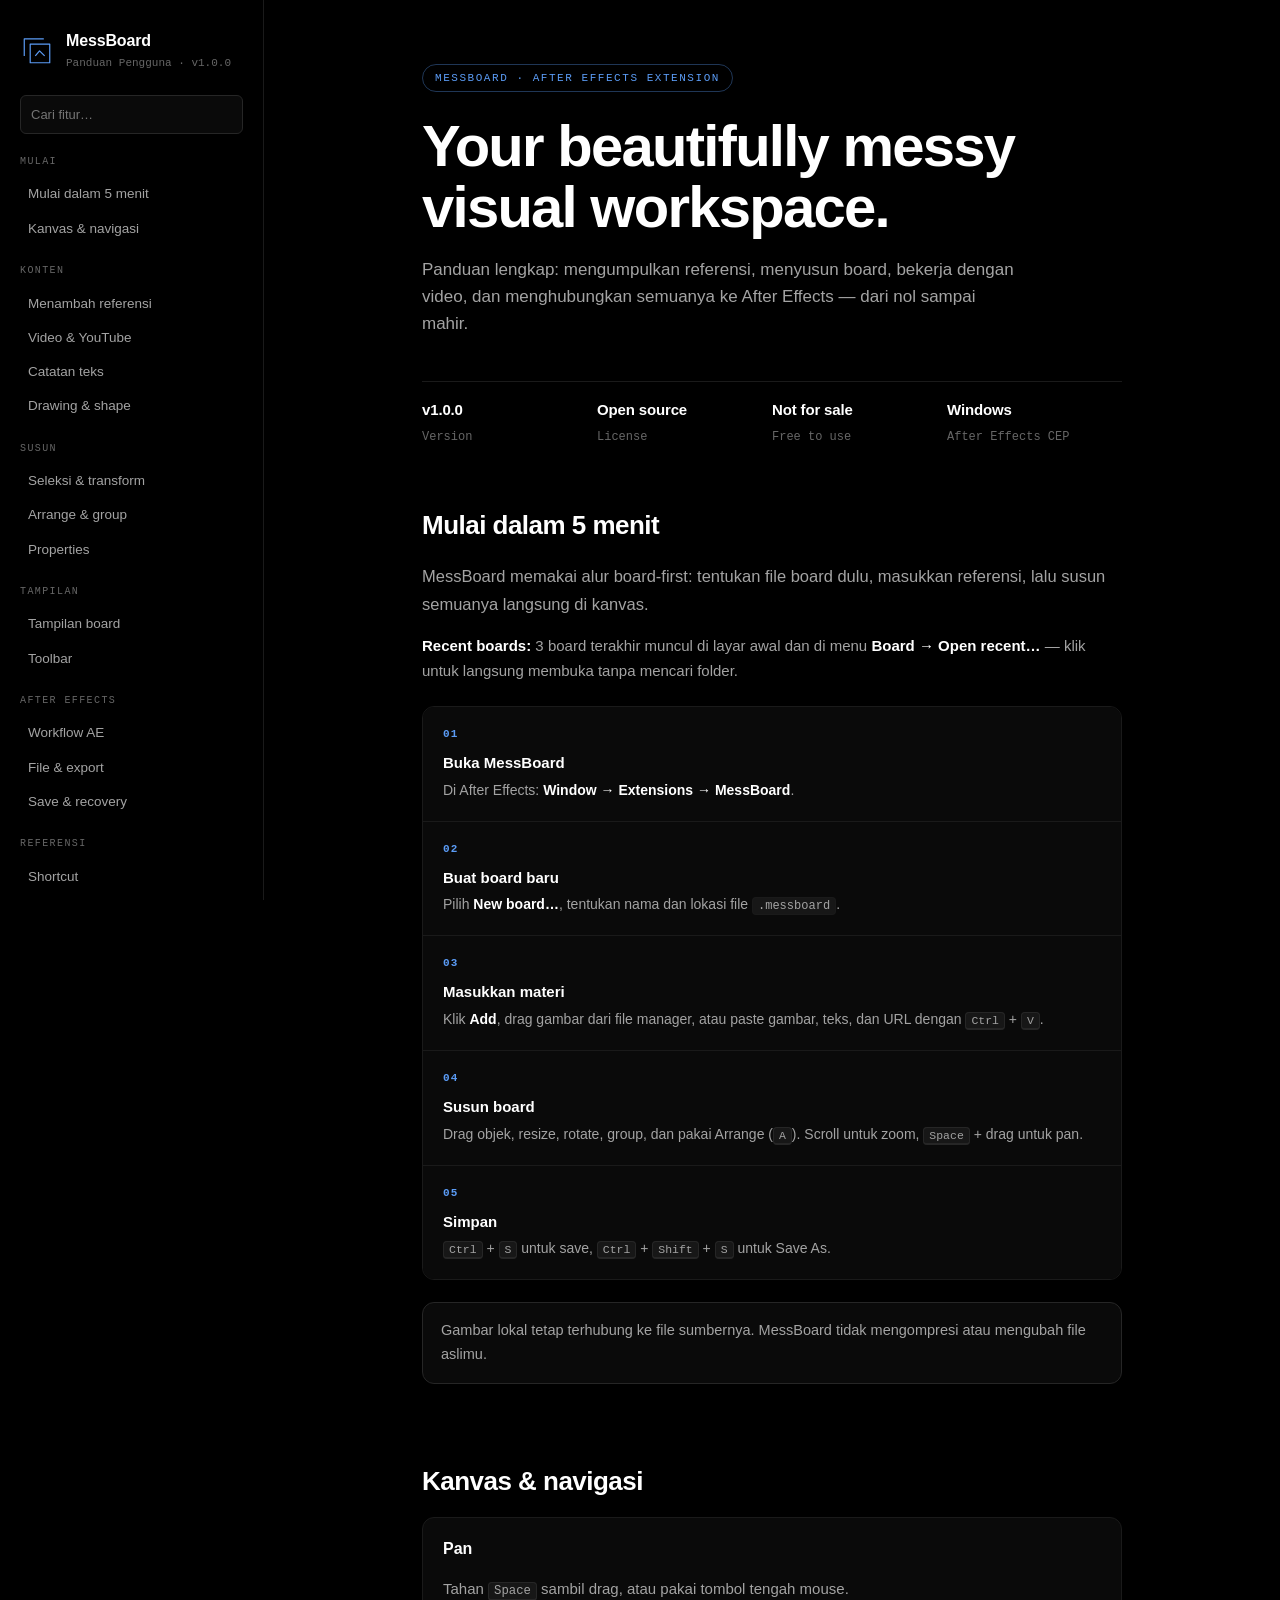
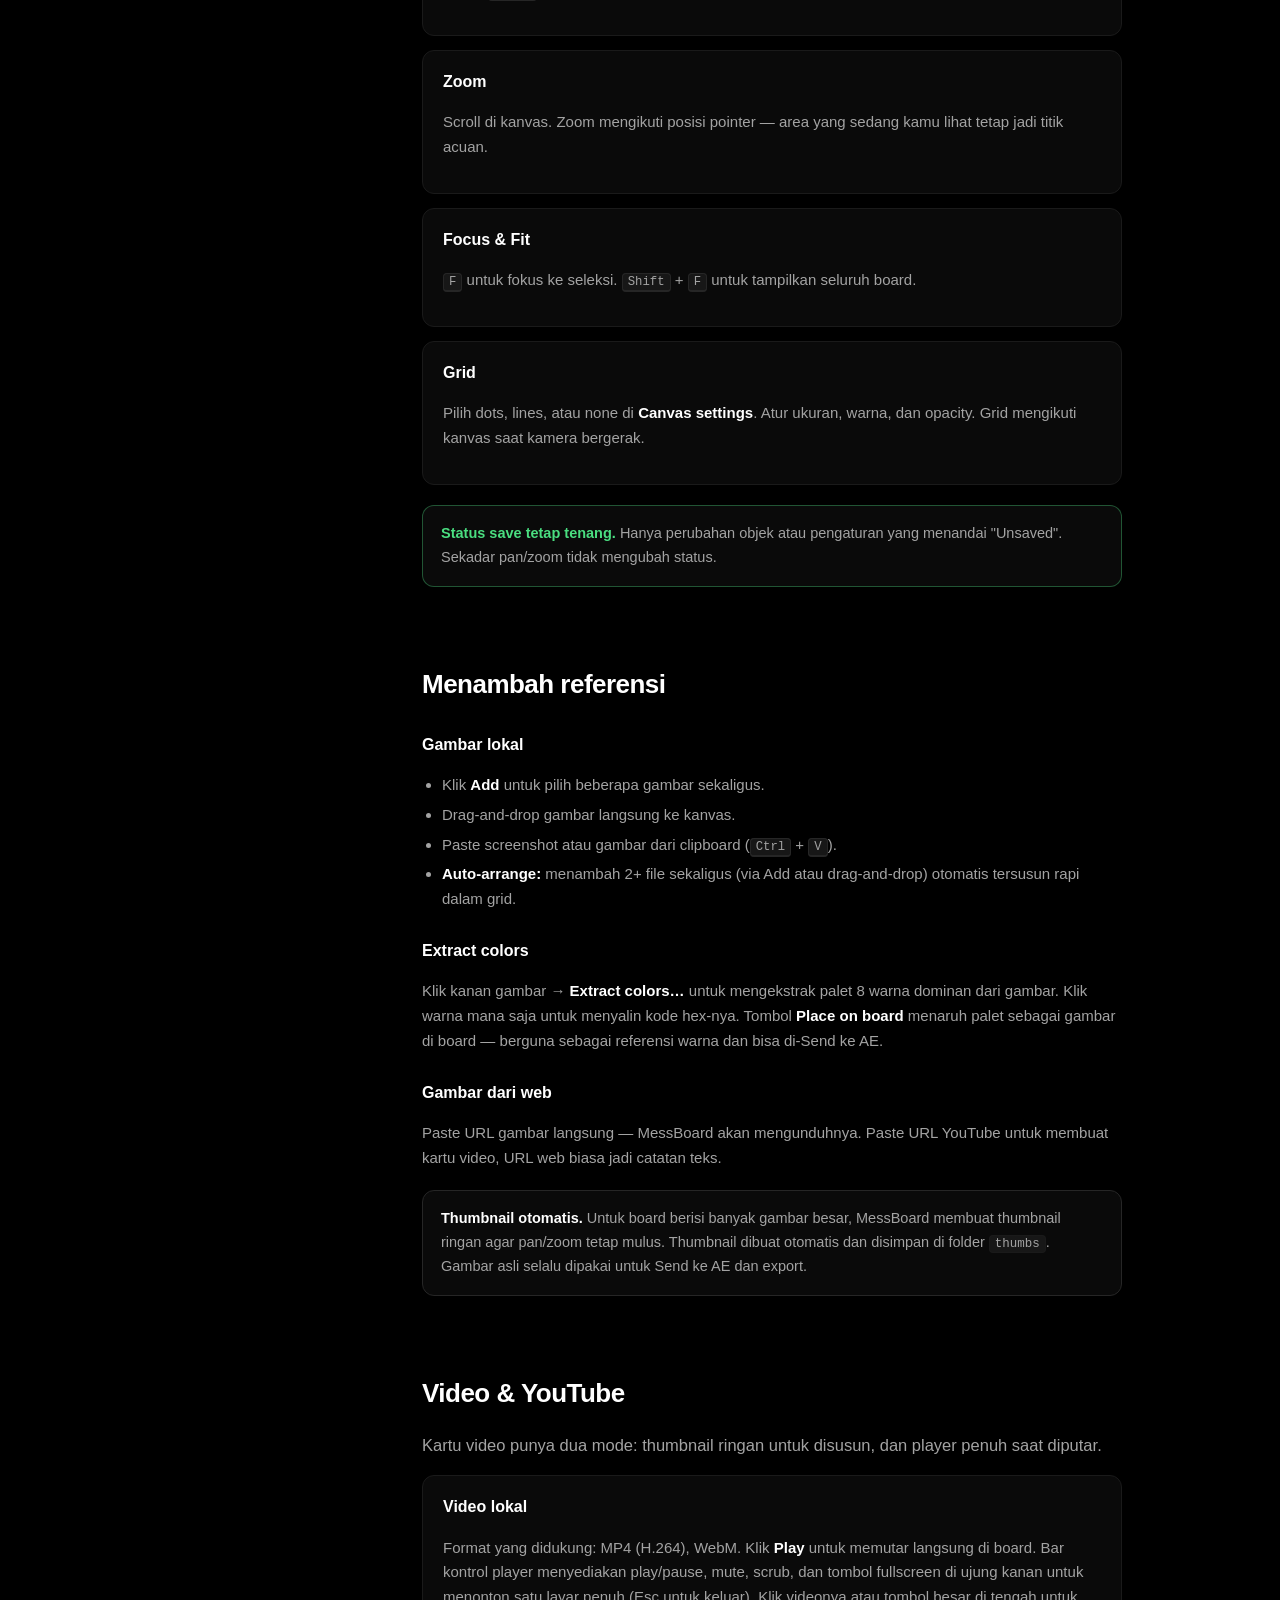
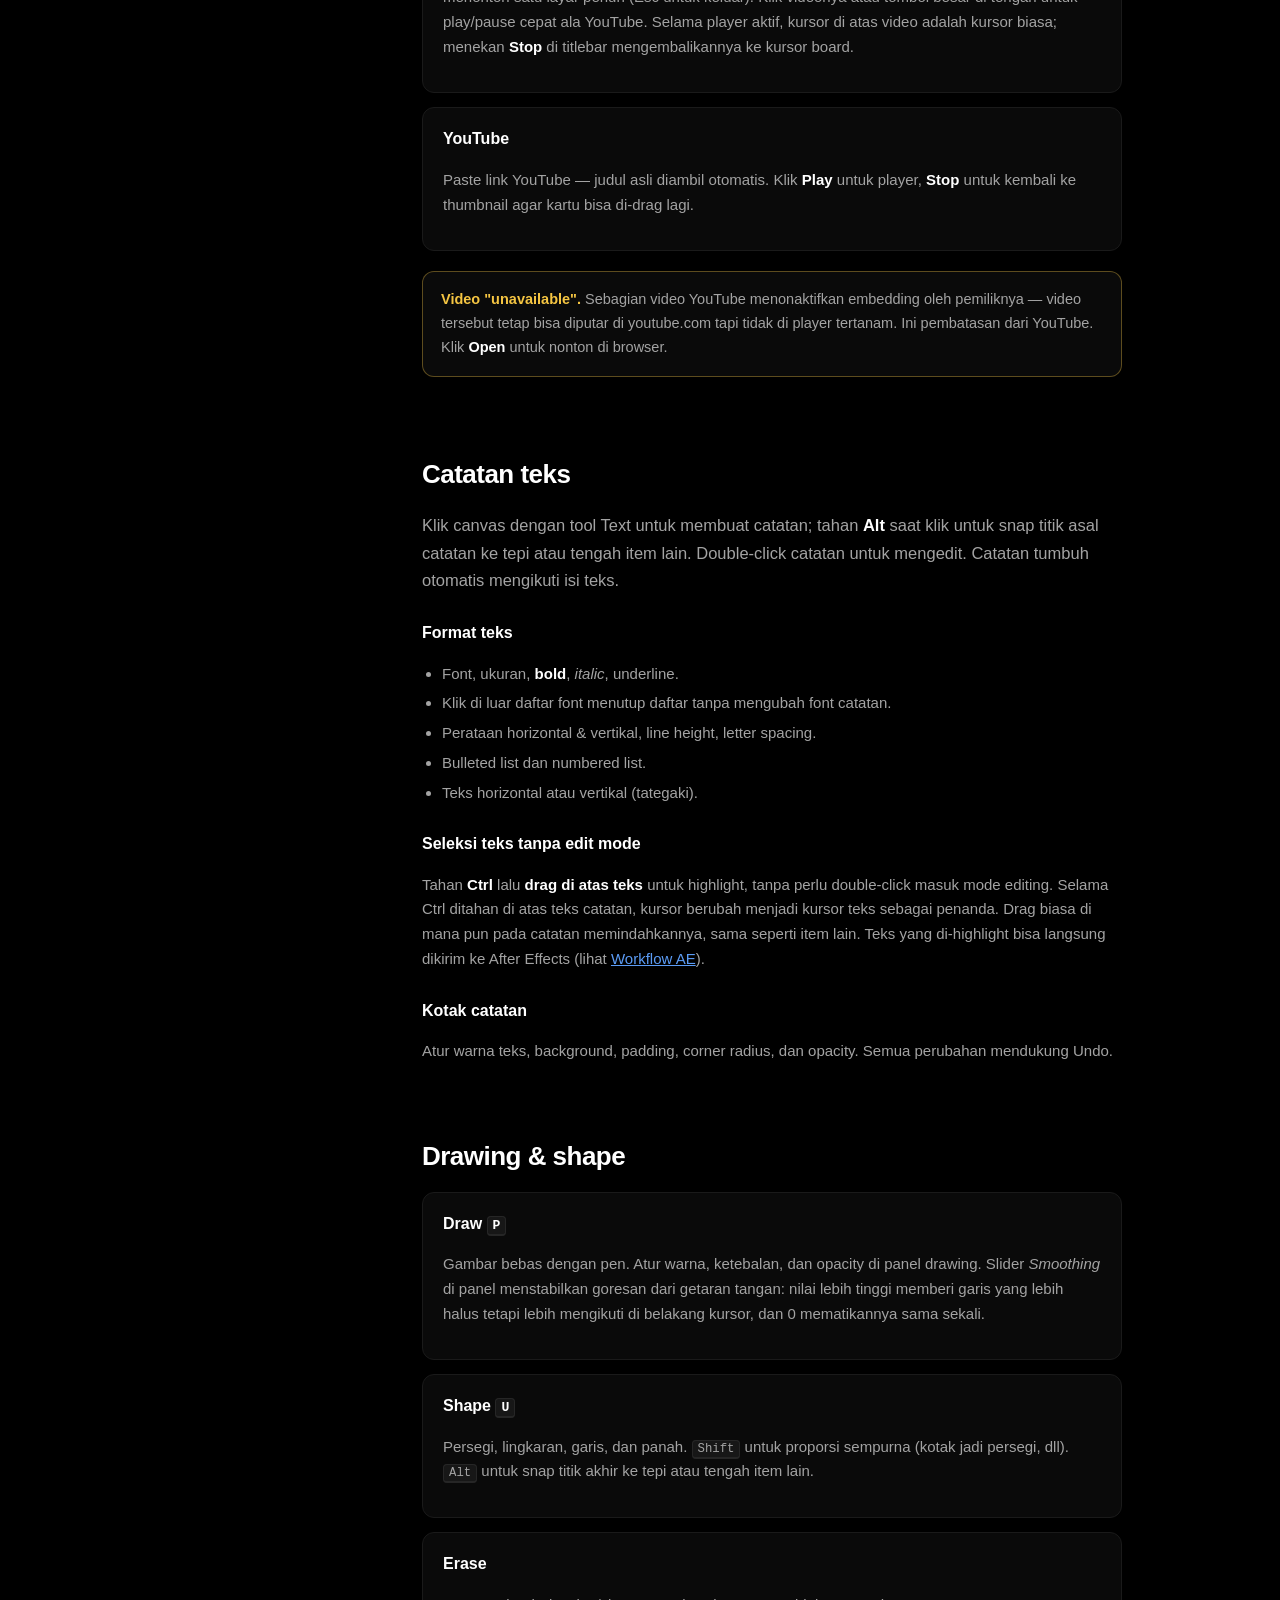
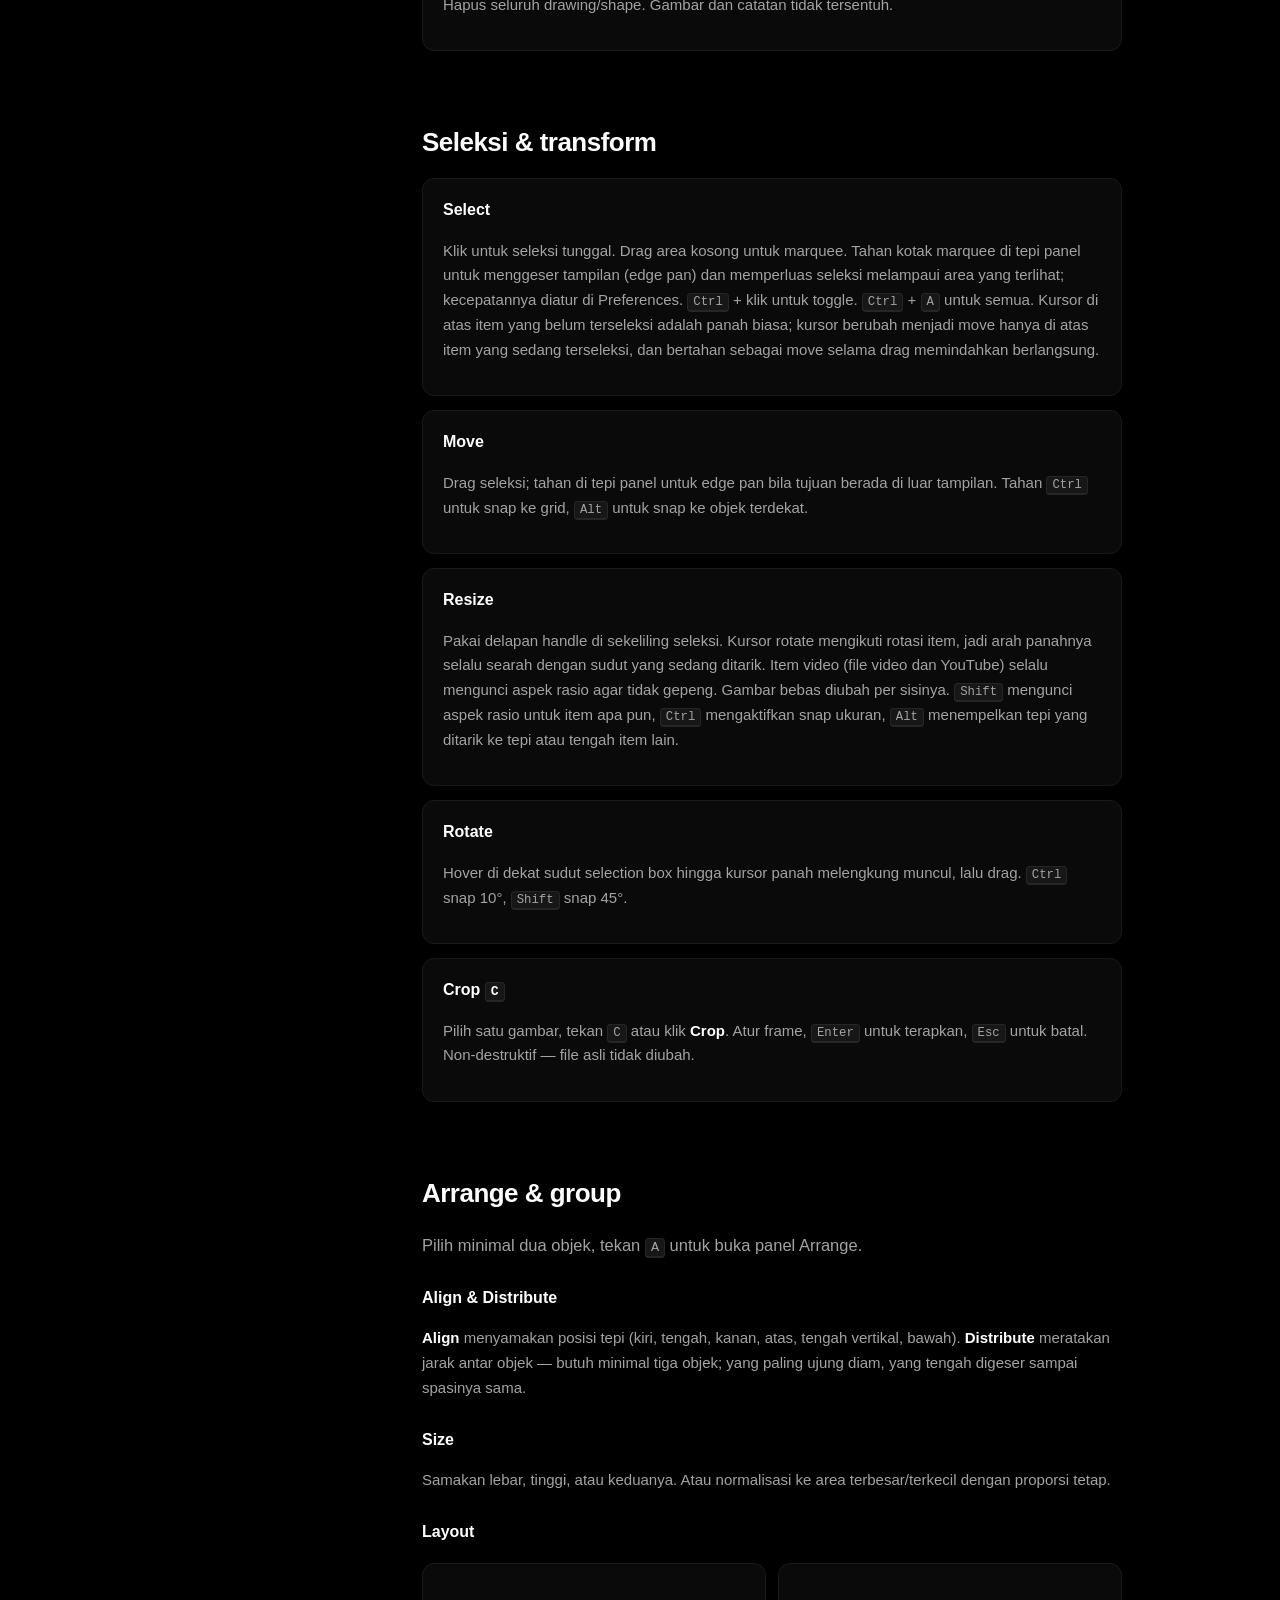
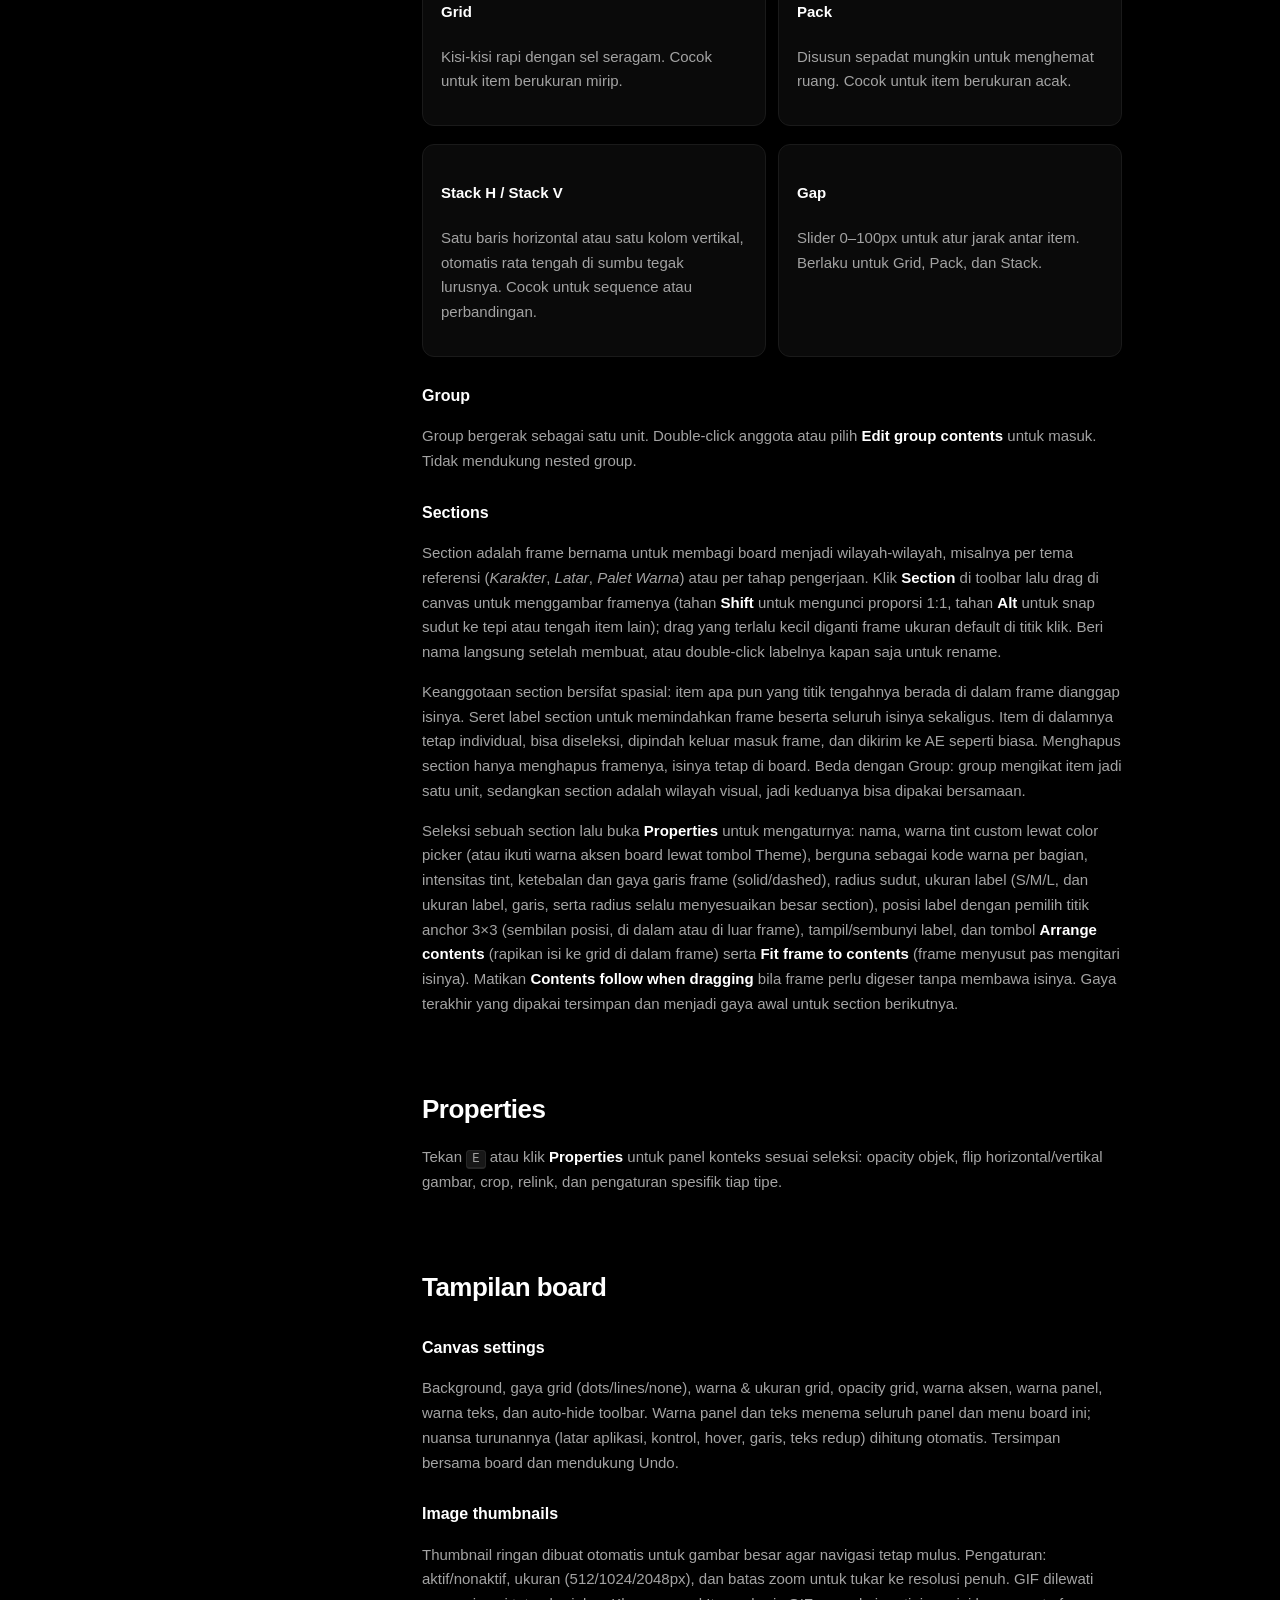
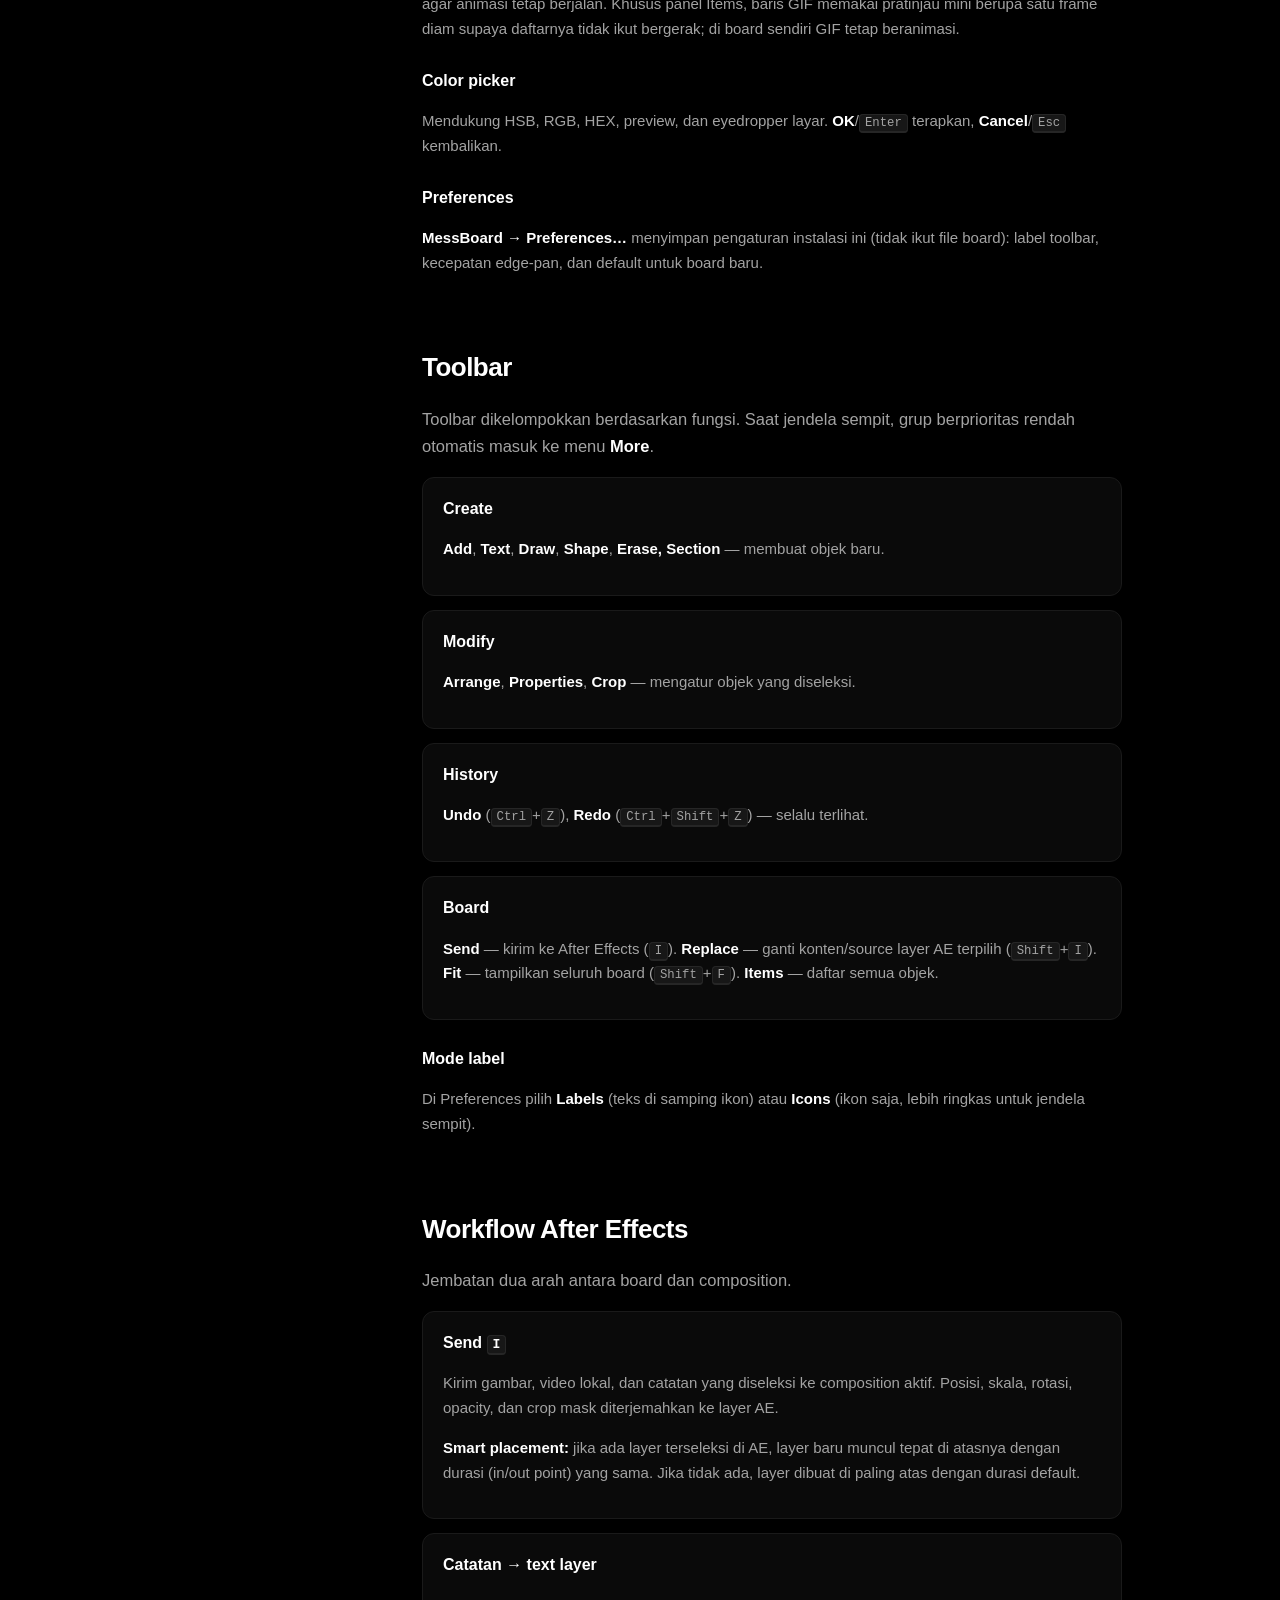
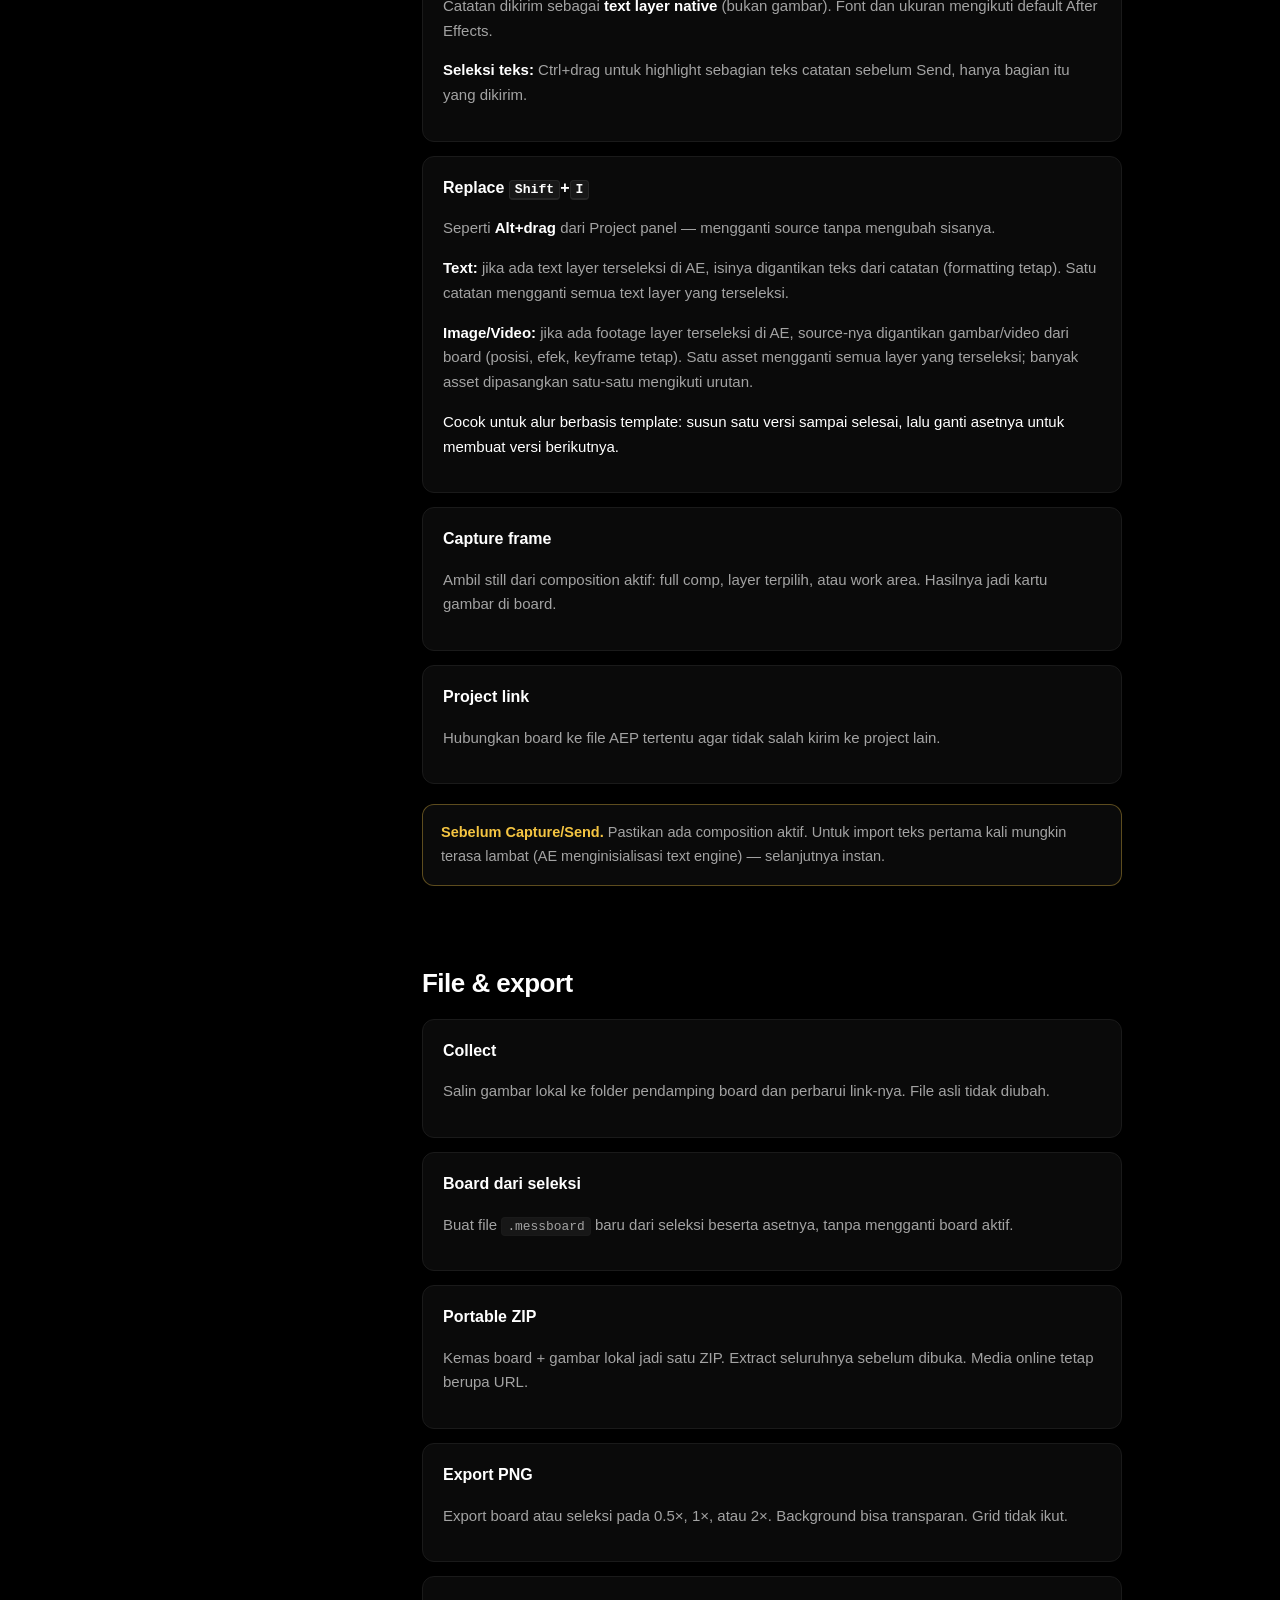
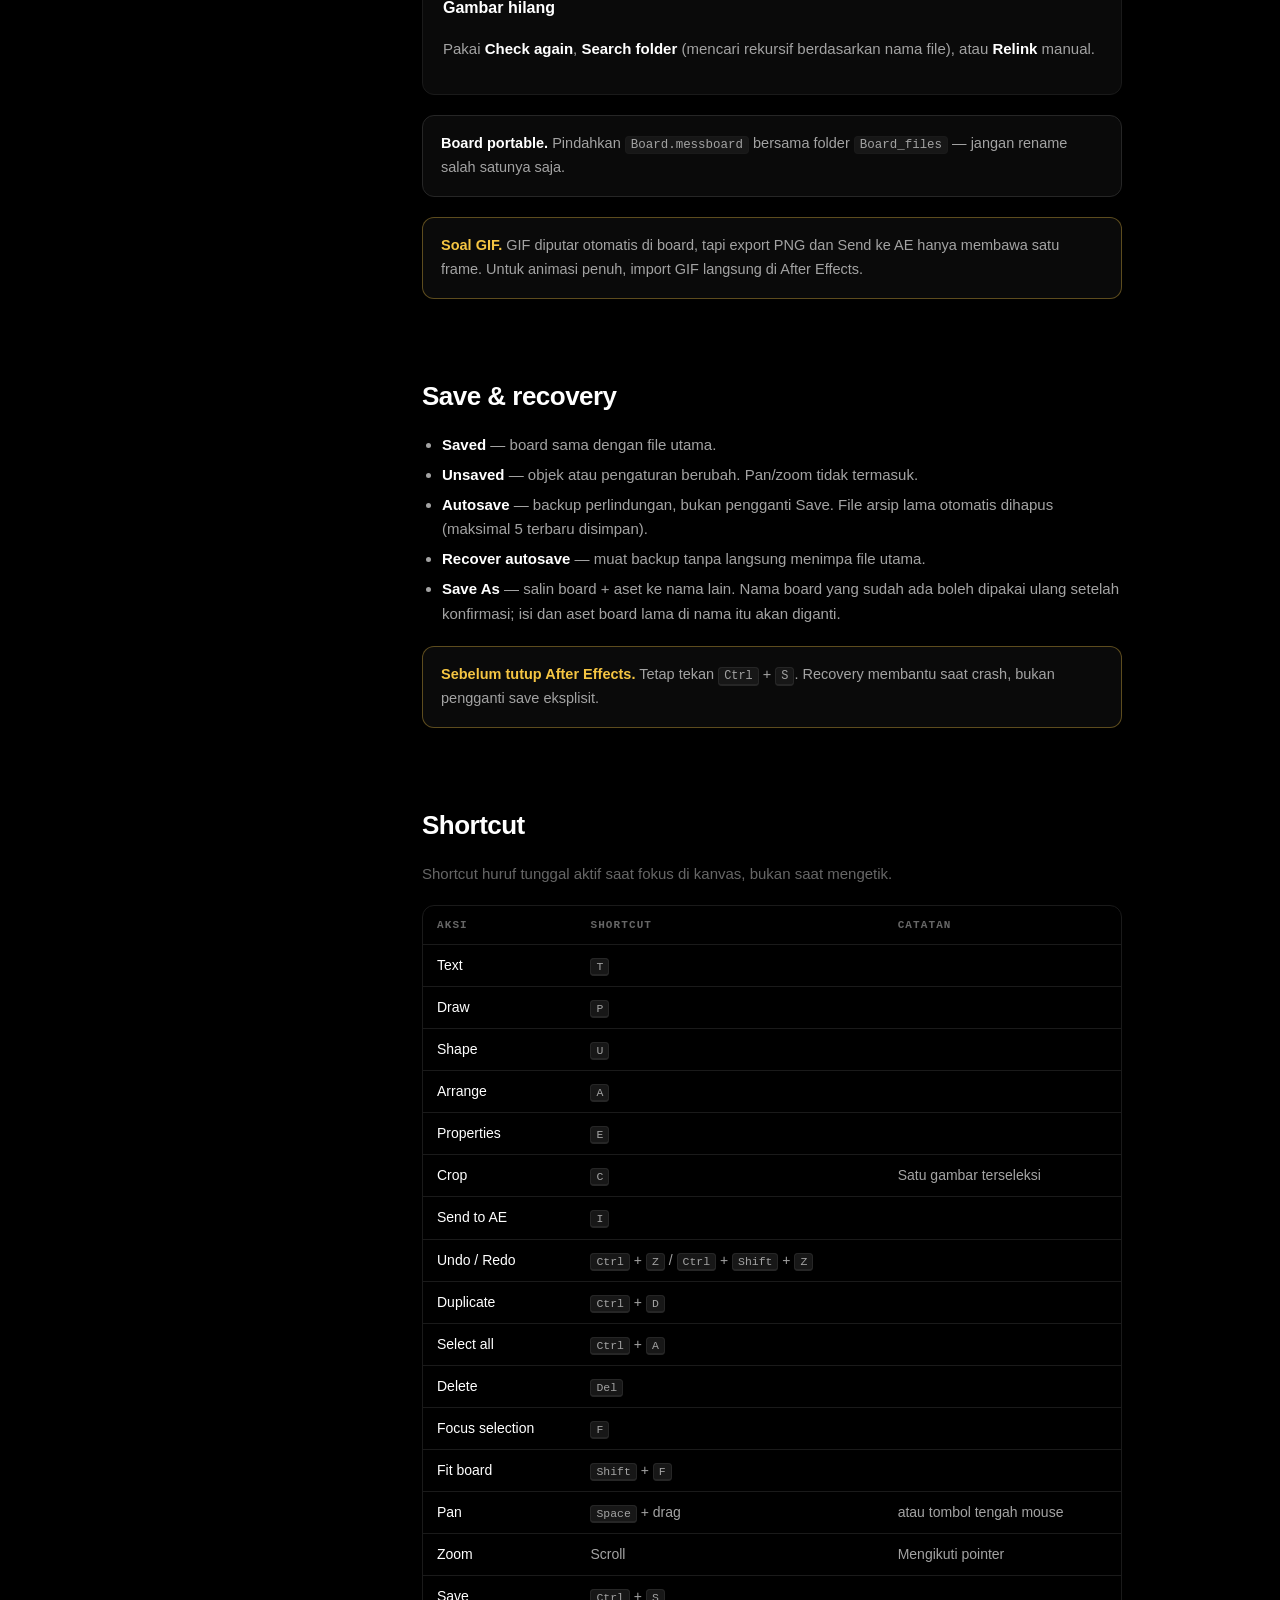
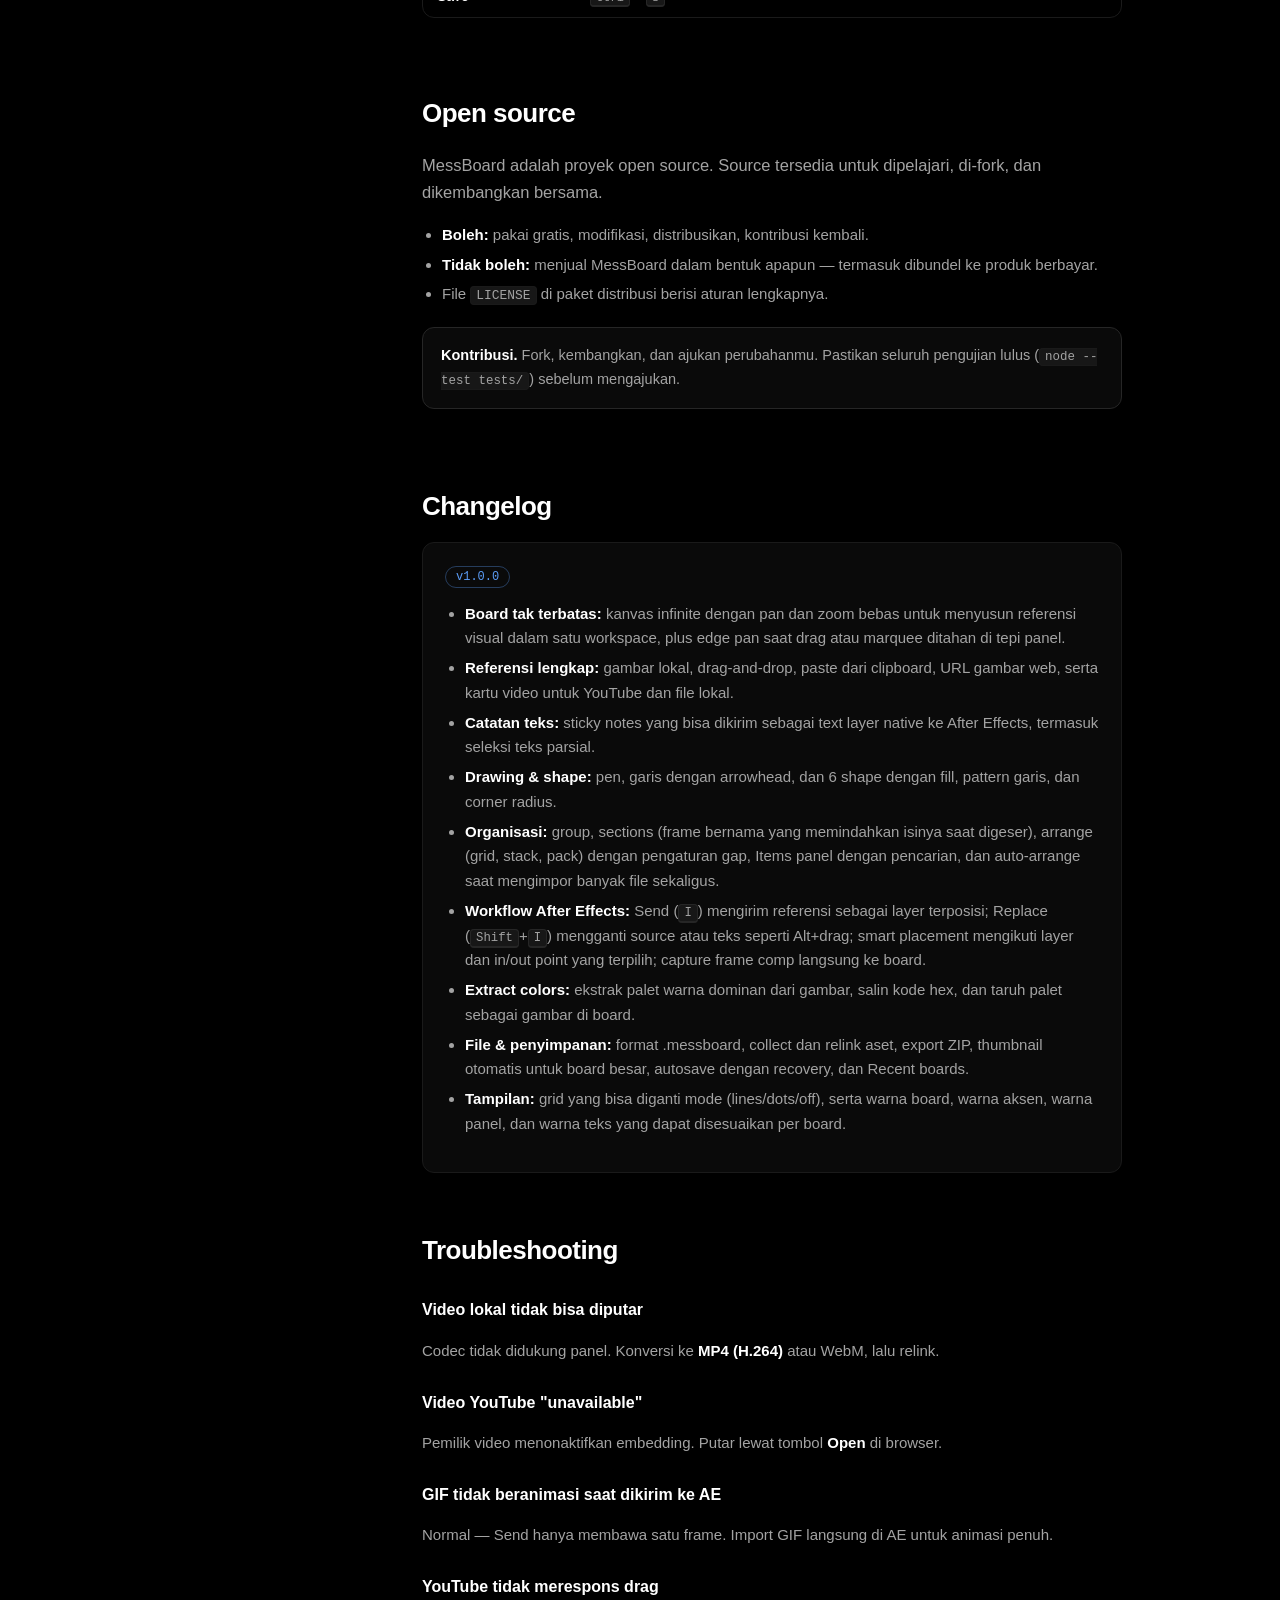
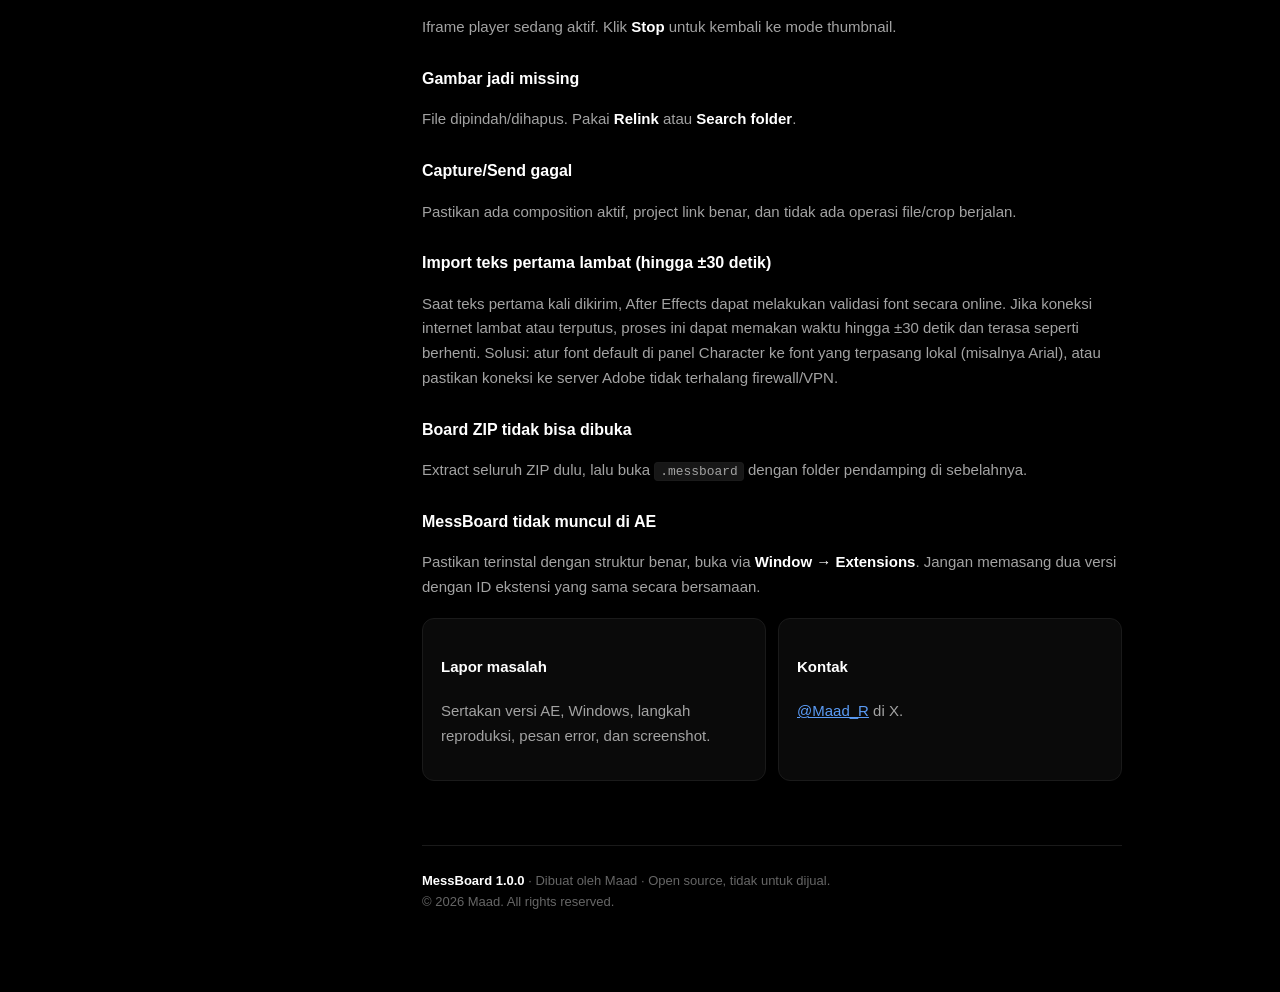
==== MessBoard-Guide.html @ 57c3db01 "MessBoard 1.0.0 public release" ====
<!doctype html>
<html lang="id">
<head>
<meta charset="utf-8">
<meta name="viewport" content="width=device-width,initial-scale=1">
<meta name="color-scheme" content="dark">
<title>Panduan MessBoard 1.0.0</title>
<style>
:root{
  --bg:#000; --surface:#0a0a0a; --elev:#171717; --elev2:#242424;
  --text:#fff; --secondary:#a3a3a3; --muted:#666;
  --border:#262626; --border-subtle:#1a1a1a; --border-strong:#383838;
  --sans:"Geist",-apple-system,BlinkMacSystemFont,"Segoe UI",Roboto,"Helvetica Neue",Arial,sans-serif;
  --mono:"Geist Mono",ui-monospace,SFMono-Regular,Menlo,Consolas,monospace;
}
*{box-sizing:border-box}
html{scroll-behavior:smooth}
body{margin:0;background:var(--bg);color:var(--text);font-family:var(--sans);font-size:15px;line-height:1.65;-webkit-font-smoothing:antialiased}
a{color:var(--text)}
section a{color:#5b9cf6}
code{font-family:var(--mono);font-size:.86em;background:var(--elev);border:1px solid var(--border-subtle);border-radius:4px;padding:1px 5px}
kbd{font-family:var(--mono);font-size:.82em;background:var(--elev);border:1px solid var(--border);border-bottom-width:2px;border-radius:4px;padding:1px 5px;white-space:nowrap}
.shell{display:flex;min-height:100vh}
.sidebar{width:264px;flex:none;position:sticky;top:0;height:100vh;overflow-y:auto;padding:28px 20px;border-right:1px solid var(--border-subtle);background:var(--bg)}
.brand{display:flex;align-items:center;gap:12px;margin-bottom:22px}
.brand-mark{width:34px;height:34px;flex:none;fill:none;stroke:#5b9cf6;stroke-width:1.4;stroke-linejoin:round}
.brand strong{display:block;font-size:16px;letter-spacing:-.01em}
.brand small{display:block;color:var(--muted);font-size:11px;font-family:var(--mono)}
.search{width:100%;background:var(--surface);border:1px solid var(--border);border-radius:6px;color:var(--text);padding:8px 10px;font:inherit;font-size:13px;margin-bottom:20px;outline:none}
.search:focus{border-color:var(--border-strong)}
.sidebar nav{display:flex;flex-direction:column;gap:2px}
.nav-group{font-family:var(--mono);font-size:10px;letter-spacing:.14em;text-transform:uppercase;color:var(--muted);margin:16px 0 6px}
.nav-group:first-child{margin-top:0}
.sidebar nav a{color:var(--secondary);text-decoration:none;font-size:13.5px;padding:5px 8px;border-radius:6px}
.sidebar nav a:hover{color:var(--text);background:var(--surface)}
.sidebar nav a.active{color:#5b9cf6;background:rgba(91,156,246,.12)}
.side-note{margin-top:28px;padding-top:18px;border-top:1px solid var(--border-subtle);color:var(--muted);font-size:12.5px;font-style:italic}
.main{flex:1;min-width:0}
.content{max-width:780px;margin:0 auto;padding:0 40px 80px}
.hero{padding:64px 0 0}
.kicker{display:inline-block;font-family:var(--mono);font-size:11px;letter-spacing:.14em;text-transform:uppercase;color:#5b9cf6;border:1px solid rgba(91,156,246,.35);border-radius:999px;padding:4px 12px;margin-bottom:24px}
.hero h1{font-size:clamp(38px,5.4vw,58px);line-height:1.05;letter-spacing:-.03em;margin:0 0 18px;font-weight:600}
.hero p{color:var(--secondary);font-size:17px;line-height:1.6;max-width:600px;margin:0}
.stats{display:grid;grid-template-columns:repeat(4,1fr);gap:0;margin-top:44px;border-top:1px solid var(--border-subtle)}
.stat{padding:16px 16px 0 0}
.stat b{display:block;font-size:15px;font-weight:600;letter-spacing:-.01em}
.stat span{color:var(--muted);font-size:12px;font-family:var(--mono)}
.empty-result{display:none;border:1px solid var(--border);border-radius:8px;padding:14px 16px;color:var(--secondary);margin-top:32px}
.empty-result.show{display:block}
.content.filtered .hero{display:none}
.content.filtered section{display:none}
.content.filtered section.match{display:block}
section{padding-top:56px}
section h2{font-size:26px;letter-spacing:-.02em;margin:0 0 14px;font-weight:600}
section h3{font-size:16px;margin:26px 0 8px;font-weight:600}
section p{color:var(--secondary)}
section b,section strong{color:var(--text)}
.lede{font-size:16.5px;color:var(--secondary)}
ul{padding-left:20px;color:var(--secondary)}
li{margin:5px 0}
.steps{display:flex;flex-direction:column;gap:0;margin:22px 0;border:1px solid var(--border-subtle);border-radius:12px;overflow:hidden;counter-reset:step}
.step{padding:18px 20px;background:var(--surface);counter-increment:step}
.step+.step{border-top:1px solid var(--border-subtle)}
.step>b{display:block;font-size:15px;margin-bottom:2px}
.step>b::before{content:counter(step,decimal-leading-zero);display:block;font-family:var(--mono);font-size:11px;color:#5b9cf6;letter-spacing:.1em;margin-bottom:8px}
.step span{color:var(--secondary);font-size:14px}
.callout{border:1px solid var(--border);border-radius:12px;padding:16px 18px;margin:20px 0;color:var(--secondary);background:var(--surface);font-size:14.5px}
.callout strong{color:var(--text)}
.callout.good{border-color:rgba(74,222,128,.35)}
.callout.good strong{color:#4ade80}
.callout.warn{border-color:rgba(245,197,66,.35)}
.callout.warn strong{color:#f5c542}
.compare{display:grid;grid-template-columns:1fr 1fr;gap:12px;margin:18px 0}
.compare>div{border:1px solid var(--border-subtle);border-radius:12px;padding:16px 18px;background:var(--surface)}
.feature{border:1px solid var(--border-subtle);border-radius:12px;padding:18px 20px;margin:14px 0;background:var(--surface)}
.feature h3{margin-top:0}
.muted{color:var(--muted)}
.table-wrap{overflow-x:auto;border:1px solid var(--border-subtle);border-radius:12px;margin:18px 0}
table{border-collapse:collapse;width:100%;font-size:14px}
th{font-family:var(--mono);font-size:11px;letter-spacing:.1em;text-transform:uppercase;color:var(--muted);text-align:left;padding:10px 14px;border-bottom:1px solid var(--border-subtle)}
td{padding:9px 14px;border-bottom:1px solid var(--border-subtle);color:var(--secondary);vertical-align:top}
tr:last-child td{border-bottom:none}
td:first-child{color:var(--text);white-space:nowrap}
.changelog-entry{border:1px solid var(--border-subtle);border-radius:12px;padding:20px 22px;background:var(--surface)}
.ver{font-family:var(--mono);font-size:12px;border:1px solid rgba(91,156,246,.35);border-radius:999px;padding:3px 10px;color:#5b9cf6}
.changelog-entry ul{margin-top:14px}
.footer{margin-top:64px;padding-top:24px;border-top:1px solid var(--border-subtle);color:var(--muted);font-size:13px}
@media (max-width:900px){
  .shell{flex-direction:column}
  .sidebar{width:100%;height:auto;position:static;border-right:none;border-bottom:1px solid var(--border-subtle)}
  .sidebar nav{flex-direction:row;flex-wrap:wrap}
  .content{padding:0 20px 60px}
  .stats{grid-template-columns:repeat(2,1fr);gap:14px}
  .compare{grid-template-columns:1fr}
}
</style>
</head>
<body>
<div class="shell">
<aside class="sidebar">
  <div class="brand"><svg class="brand-mark" viewBox="0 0 40 40" aria-hidden="true"><path d="M5 27V7h23M12 13h23v22H12Z"/><path d="m18 27 5-6 6 6"/></svg><div><strong>MessBoard</strong><small>Panduan Pengguna · v1.0.0</small></div></div>
  <input id="search" class="search" type="search" placeholder="Cari fitur…" aria-label="Cari panduan">
  <nav aria-label="Daftar isi">
    <div class="nav-group">Mulai</div>
    <a href="#mulai">Mulai dalam 5 menit</a>
    <a href="#canvas">Kanvas &amp; navigasi</a>
    <div class="nav-group">Konten</div>
    <a href="#tambah">Menambah referensi</a>
    <a href="#youtube">Video &amp; YouTube</a>
    <a href="#notes">Catatan teks</a>
    <a href="#drawing">Drawing &amp; shape</a>
    <div class="nav-group">Susun</div>
    <a href="#transform">Seleksi &amp; transform</a>
    <a href="#organize">Arrange &amp; group</a>
    <a href="#properties">Properties</a>
    <div class="nav-group">Tampilan</div>
    <a href="#appearance">Tampilan board</a>
    <a href="#toolbar">Toolbar</a>
    <div class="nav-group">After Effects</div>
    <a href="#ae">Workflow AE</a>
    <a href="#files">File &amp; export</a>
    <a href="#save">Save &amp; recovery</a>
    <div class="nav-group">Referensi</div>
    <a href="#shortcut">Shortcut</a>
    <a href="#opensource">Open source</a>
    <a href="#changelog">Changelog</a>
    <a href="#troubleshoot">Troubleshooting</a>
  </nav>
  <div class="side-note">"Your beautifully messy visual workspace"<br><br>Made by Maad</div>
</aside>
<main class="main"><article class="content">
<header class="hero">
  <span class="kicker">MessBoard · After Effects Extension</span>
  <h1>Your beautifully messy visual workspace.</h1>
  <p>Panduan lengkap: mengumpulkan referensi, menyusun board, bekerja dengan video, dan menghubungkan semuanya ke After Effects — dari nol sampai mahir.</p>
  <div class="stats">
    <div class="stat"><b>v1.0.0</b><span>Version</span></div>
    <div class="stat"><b>Open source</b><span>License</span></div>
    <div class="stat"><b>Not for sale</b><span>Free to use</span></div>
    <div class="stat"><b>Windows</b><span>After Effects CEP</span></div>
  </div>
</header>
<div id="emptyResult" class="empty-result">Tidak ditemukan. Coba kata seperti "YouTube", "crop", "Arrange", atau "recovery".</div>

<section id="mulai">
  <h2>Mulai dalam 5 menit</h2>
  <p class="lede">MessBoard memakai alur board-first: tentukan file board dulu, masukkan referensi, lalu susun semuanya langsung di kanvas.</p>

  <p><b>Recent boards:</b> 3 board terakhir muncul di layar awal dan di menu <b>Board → Open recent…</b> — klik untuk langsung membuka tanpa mencari folder.</p>
  <div class="steps">
    <div class="step"><b>Buka MessBoard</b><span>Di After Effects: <b>Window → Extensions → MessBoard</b>.</span></div>
    <div class="step"><b>Buat board baru</b><span>Pilih <b>New board…</b>, tentukan nama dan lokasi file <code>.messboard</code>.</span></div>
    <div class="step"><b>Masukkan materi</b><span>Klik <b>Add</b>, drag gambar dari file manager, atau paste gambar, teks, dan URL dengan <kbd>Ctrl</kbd> + <kbd>V</kbd>.</span></div>
    <div class="step"><b>Susun board</b><span>Drag objek, resize, rotate, group, dan pakai Arrange (<kbd>A</kbd>). Scroll untuk zoom, <kbd>Space</kbd> + drag untuk pan.</span></div>
    <div class="step"><b>Simpan</b><span><kbd>Ctrl</kbd> + <kbd>S</kbd> untuk save, <kbd>Ctrl</kbd> + <kbd>Shift</kbd> + <kbd>S</kbd> untuk Save As.</span></div>
  </div>
  <div class="callout"><strong></strong> Gambar lokal tetap terhubung ke file sumbernya. MessBoard tidak mengompresi atau mengubah file aslimu.</div>
</section>

<section id="canvas">
  <h2>Kanvas &amp; navigasi</h2>
  <div class="feature"><h3>Pan</h3><div><p>Tahan <kbd>Space</kbd> sambil drag, atau pakai tombol tengah mouse.</p></div></div>
  <div class="feature"><h3>Zoom</h3><div><p>Scroll di kanvas. Zoom mengikuti posisi pointer — area yang sedang kamu lihat tetap jadi titik acuan.</p></div></div>
  <div class="feature"><h3>Focus &amp; Fit</h3><div><p><kbd>F</kbd> untuk fokus ke seleksi. <kbd>Shift</kbd> + <kbd>F</kbd> untuk tampilkan seluruh board.</p></div></div>
  <div class="feature"><h3>Grid</h3><div><p>Pilih dots, lines, atau none di <b>Canvas settings</b>. Atur ukuran, warna, dan opacity. Grid mengikuti kanvas saat kamera bergerak.</p></div></div>
  <div class="callout good"><strong>Status save tetap tenang.</strong> Hanya perubahan objek atau pengaturan yang menandai "Unsaved". Sekadar pan/zoom tidak mengubah status.</div>
</section>

<section id="tambah">
  <h2>Menambah referensi</h2>
  <h3>Gambar lokal</h3>
  <ul>
    <li>Klik <b>Add</b> untuk pilih beberapa gambar sekaligus.</li>
    <li>Drag-and-drop gambar langsung ke kanvas.</li>
    <li>Paste screenshot atau gambar dari clipboard (<kbd>Ctrl</kbd> + <kbd>V</kbd>).</li>
    <li><b>Auto-arrange:</b> menambah 2+ file sekaligus (via Add atau drag-and-drop) otomatis tersusun rapi dalam grid.</li>
  </ul>
  <h3>Extract colors</h3>
  <p>Klik kanan gambar → <b>Extract colors…</b> untuk mengekstrak palet 8 warna dominan dari gambar. Klik warna mana saja untuk menyalin kode hex-nya. Tombol <b>Place on board</b> menaruh palet sebagai gambar di board — berguna sebagai referensi warna dan bisa di-Send ke AE.</p>
  <h3>Gambar dari web</h3>
  <p>Paste URL gambar langsung — MessBoard akan mengunduhnya. Paste URL YouTube untuk membuat kartu video, URL web biasa jadi catatan teks.</p>
  <div class="callout"><strong>Thumbnail otomatis.</strong> Untuk board berisi banyak gambar besar, MessBoard membuat thumbnail ringan agar pan/zoom tetap mulus. Thumbnail dibuat otomatis dan disimpan di folder <code>thumbs</code>. Gambar asli selalu dipakai untuk Send ke AE dan export.</div>
</section>

<section id="youtube">
  <h2>Video &amp; YouTube</h2>
  <p class="lede">Kartu video punya dua mode: thumbnail ringan untuk disusun, dan player penuh saat diputar.</p>
  <div class="feature"><h3>Video lokal</h3><div><p>Format yang didukung: MP4 (H.264), WebM. Klik <b>Play</b> untuk memutar langsung di board. Bar kontrol player menyediakan play/pause, mute, scrub, dan tombol fullscreen di ujung kanan untuk menonton satu layar penuh (Esc untuk keluar). Klik videonya atau tombol besar di tengah untuk play/pause cepat ala YouTube. Selama player aktif, kursor di atas video adalah kursor biasa; menekan <b>Stop</b> di titlebar mengembalikannya ke kursor board.</p></div></div>
  <div class="feature"><h3>YouTube</h3><div><p>Paste link YouTube — judul asli diambil otomatis. Klik <b>Play</b> untuk player, <b>Stop</b> untuk kembali ke thumbnail agar kartu bisa di-drag lagi.</p></div></div>
  <div class="callout warn"><strong>Video "unavailable".</strong> Sebagian video YouTube menonaktifkan embedding oleh pemiliknya — video tersebut tetap bisa diputar di youtube.com tapi tidak di player tertanam. Ini pembatasan dari YouTube. Klik <b>Open</b> untuk nonton di browser.</div>
</section>

<section id="notes">
  <h2>Catatan teks</h2>
  <p class="lede">Klik canvas dengan tool Text untuk membuat catatan; tahan <b>Alt</b> saat klik untuk snap titik asal catatan ke tepi atau tengah item lain. Double-click catatan untuk mengedit. Catatan tumbuh otomatis mengikuti isi teks.</p>
  <h3>Format teks</h3>
  <ul>
    <li>Font, ukuran, <b>bold</b>, <i>italic</i>, underline.</li>
    <li>Klik di luar daftar font menutup daftar tanpa mengubah font catatan.</li>
    <li>Perataan horizontal &amp; vertikal, line height, letter spacing.</li>
    <li>Bulleted list dan numbered list.</li>
    <li>Teks horizontal atau vertikal (tategaki).</li>
  </ul>
  <h3>Seleksi teks tanpa edit mode</h3>
  <p>Tahan <b>Ctrl</b> lalu <b>drag di atas teks</b> untuk highlight, tanpa perlu double-click masuk mode editing. Selama Ctrl ditahan di atas teks catatan, kursor berubah menjadi kursor teks sebagai penanda. Drag biasa di mana pun pada catatan memindahkannya, sama seperti item lain. Teks yang di-highlight bisa langsung dikirim ke After Effects (lihat <a href="#ae">Workflow AE</a>).</p>
  <h3>Kotak catatan</h3>
  <p>Atur warna teks, background, padding, corner radius, dan opacity. Semua perubahan mendukung Undo.</p>
</section>

<section id="drawing">
  <h2>Drawing &amp; shape</h2>
  <div class="feature"><h3>Draw <kbd>P</kbd></h3><div><p>Gambar bebas dengan pen. Atur warna, ketebalan, dan opacity di panel drawing. Slider <em>Smoothing</em> di panel menstabilkan goresan dari getaran tangan: nilai lebih tinggi memberi garis yang lebih halus tetapi lebih mengikuti di belakang kursor, dan 0 mematikannya sama sekali.</p></div></div>
  <div class="feature"><h3>Shape <kbd>U</kbd></h3><div><p>Persegi, lingkaran, garis, dan panah. <kbd>Shift</kbd> untuk proporsi sempurna (kotak jadi persegi, dll). <kbd>Alt</kbd> untuk snap titik akhir ke tepi atau tengah item lain.</p></div></div>
  <div class="feature"><h3>Erase</h3><div><p>Hapus seluruh drawing/shape. Gambar dan catatan tidak tersentuh.</p></div></div>
</section>

<section id="transform">
  <h2>Seleksi &amp; transform</h2>
  <div class="feature"><h3>Select</h3><div><p>Klik untuk seleksi tunggal. Drag area kosong untuk marquee. Tahan kotak marquee di tepi panel untuk menggeser tampilan (edge pan) dan memperluas seleksi melampaui area yang terlihat; kecepatannya diatur di Preferences. <kbd>Ctrl</kbd> + klik untuk toggle. <kbd>Ctrl</kbd> + <kbd>A</kbd> untuk semua. Kursor di atas item yang belum terseleksi adalah panah biasa; kursor berubah menjadi move hanya di atas item yang sedang terseleksi, dan bertahan sebagai move selama drag memindahkan berlangsung.</p></div></div>
  <div class="feature"><h3>Move</h3><div><p>Drag seleksi; tahan di tepi panel untuk edge pan bila tujuan berada di luar tampilan. Tahan <kbd>Ctrl</kbd> untuk snap ke grid, <kbd>Alt</kbd> untuk snap ke objek terdekat.</p></div></div>
  <div class="feature"><h3>Resize</h3><div><p>Pakai delapan handle di sekeliling seleksi. Kursor rotate mengikuti rotasi item, jadi arah panahnya selalu searah dengan sudut yang sedang ditarik. Item video (file video dan YouTube) selalu mengunci aspek rasio agar tidak gepeng. Gambar bebas diubah per sisinya. <kbd>Shift</kbd> mengunci aspek rasio untuk item apa pun, <kbd>Ctrl</kbd> mengaktifkan snap ukuran, <kbd>Alt</kbd> menempelkan tepi yang ditarik ke tepi atau tengah item lain.</p></div></div>
  <div class="feature"><h3>Rotate</h3><div><p>Hover di dekat sudut selection box hingga kursor panah melengkung muncul, lalu drag. <kbd>Ctrl</kbd> snap 10°, <kbd>Shift</kbd> snap 45°.</p></div></div>
  <div class="feature"><h3>Crop <kbd>C</kbd></h3><div><p>Pilih satu gambar, tekan <kbd>C</kbd> atau klik <b>Crop</b>. Atur frame, <kbd>Enter</kbd> untuk terapkan, <kbd>Esc</kbd> untuk batal. Non-destruktif — file asli tidak diubah.</p></div></div>
</section>

<section id="organize">
  <h2>Arrange &amp; group</h2>
  <p class="lede">Pilih minimal dua objek, tekan <kbd>A</kbd> untuk buka panel Arrange.</p>
  <h3>Align &amp; Distribute</h3>
  <p><b>Align</b> menyamakan posisi tepi (kiri, tengah, kanan, atas, tengah vertikal, bawah). <b>Distribute</b> meratakan jarak antar objek — butuh minimal tiga objek; yang paling ujung diam, yang tengah digeser sampai spasinya sama.</p>
  <h3>Size</h3>
  <p>Samakan lebar, tinggi, atau keduanya. Atau normalisasi ke area terbesar/terkecil dengan proporsi tetap.</p>
  <h3>Layout</h3>
  <div class="compare">
    <div><h4>Grid</h4><p>Kisi-kisi rapi dengan sel seragam. Cocok untuk item berukuran mirip.</p></div>
    <div><h4>Pack</h4><p>Disusun sepadat mungkin untuk menghemat ruang. Cocok untuk item berukuran acak.</p></div>
  </div>
  <div class="compare">
    <div><h4>Stack H / Stack V</h4><p>Satu baris horizontal atau satu kolom vertikal, otomatis rata tengah di sumbu tegak lurusnya. Cocok untuk sequence atau perbandingan.</p></div>
    <div><h4>Gap</h4><p>Slider 0–100px untuk atur jarak antar item. Berlaku untuk Grid, Pack, dan Stack.</p></div>
  </div>
  <h3>Group</h3>
  <p>Group bergerak sebagai satu unit. Double-click anggota atau pilih <b>Edit group contents</b> untuk masuk. Tidak mendukung nested group.</p>
  <h3>Sections</h3>
  <p>Section adalah frame bernama untuk membagi board menjadi wilayah-wilayah, misalnya per tema referensi (<i>Karakter</i>, <i>Latar</i>, <i>Palet Warna</i>) atau per tahap pengerjaan. Klik <b>Section</b> di toolbar lalu drag di canvas untuk menggambar framenya (tahan <b>Shift</b> untuk mengunci proporsi 1:1, tahan <b>Alt</b> untuk snap sudut ke tepi atau tengah item lain); drag yang terlalu kecil diganti frame ukuran default di titik klik. Beri nama langsung setelah membuat, atau double-click labelnya kapan saja untuk rename.</p>
  <p>Keanggotaan section bersifat spasial: item apa pun yang titik tengahnya berada di dalam frame dianggap isinya. Seret label section untuk memindahkan frame beserta seluruh isinya sekaligus. Item di dalamnya tetap individual, bisa diseleksi, dipindah keluar masuk frame, dan dikirim ke AE seperti biasa. Menghapus section hanya menghapus framenya, isinya tetap di board. Beda dengan Group: group mengikat item jadi satu unit, sedangkan section adalah wilayah visual, jadi keduanya bisa dipakai bersamaan.</p>
  <p>Seleksi sebuah section lalu buka <b>Properties</b> untuk mengaturnya: nama, warna tint custom lewat color picker (atau ikuti warna aksen board lewat tombol Theme), berguna sebagai kode warna per bagian, intensitas tint, ketebalan dan gaya garis frame (solid/dashed), radius sudut, ukuran label (S/M/L, dan ukuran label, garis, serta radius selalu menyesuaikan besar section), posisi label dengan pemilih titik anchor 3×3 (sembilan posisi, di dalam atau di luar frame), tampil/sembunyi label, dan tombol <b>Arrange contents</b> (rapikan isi ke grid di dalam frame) serta <b>Fit frame to contents</b> (frame menyusut pas mengitari isinya). Matikan <b>Contents follow when dragging</b> bila frame perlu digeser tanpa membawa isinya. Gaya terakhir yang dipakai tersimpan dan menjadi gaya awal untuk section berikutnya.</p>
</section>

<section id="properties">
  <h2>Properties</h2>
  <p>Tekan <kbd>E</kbd> atau klik <b>Properties</b> untuk panel konteks sesuai seleksi: opacity objek, flip horizontal/vertikal gambar, crop, relink, dan pengaturan spesifik tiap tipe.</p>
</section>

<section id="appearance">
  <h2>Tampilan board</h2>
  <h3>Canvas settings</h3>
  <p>Background, gaya grid (dots/lines/none), warna &amp; ukuran grid, opacity grid, warna aksen, warna panel, warna teks, dan auto-hide toolbar. Warna panel dan teks menema seluruh panel dan menu board ini; nuansa turunannya (latar aplikasi, kontrol, hover, garis, teks redup) dihitung otomatis. Tersimpan bersama board dan mendukung Undo.</p>
  <h3>Image thumbnails</h3>
  <p>Thumbnail ringan dibuat otomatis untuk gambar besar agar navigasi tetap mulus. Pengaturan: aktif/nonaktif, ukuran (512/1024/2048px), dan batas zoom untuk tukar ke resolusi penuh. GIF dilewati agar animasi tetap berjalan. Khusus panel Items, baris GIF memakai pratinjau mini berupa satu frame diam supaya daftarnya tidak ikut bergerak; di board sendiri GIF tetap beranimasi.</p>
  <h3>Color picker</h3>
  <p>Mendukung HSB, RGB, HEX, preview, dan eyedropper layar. <b>OK</b>/<kbd>Enter</kbd> terapkan, <b>Cancel</b>/<kbd>Esc</kbd> kembalikan.</p>
  <h3>Preferences</h3>
  <p><b>MessBoard → Preferences…</b> menyimpan pengaturan instalasi ini (tidak ikut file board): label toolbar, kecepatan edge-pan, dan default untuk board baru.</p>
</section>

<section id="toolbar">
  <h2>Toolbar</h2>
  <p class="lede">Toolbar dikelompokkan berdasarkan fungsi. Saat jendela sempit, grup berprioritas rendah otomatis masuk ke menu <b>More</b>.</p>
  <div class="feature"><h3>Create</h3><div><p><b>Add</b>, <b>Text</b>, <b>Draw</b>, <b>Shape</b>, <b>Erase, Section</b> — membuat objek baru.</p></div></div>
  <div class="feature"><h3>Modify</h3><div><p><b>Arrange</b>, <b>Properties</b>, <b>Crop</b> — mengatur objek yang diseleksi.</p></div></div>
  <div class="feature"><h3>History</h3><div><p><b>Undo</b> (<kbd>Ctrl</kbd>+<kbd>Z</kbd>), <b>Redo</b> (<kbd>Ctrl</kbd>+<kbd>Shift</kbd>+<kbd>Z</kbd>) — selalu terlihat.</p></div></div>
  <div class="feature"><h3>Board</h3><div><p><b>Send</b> — kirim ke After Effects (<kbd>I</kbd>). <b>Replace</b> — ganti konten/source layer AE terpilih (<kbd>Shift</kbd>+<kbd>I</kbd>). <b>Fit</b> — tampilkan seluruh board (<kbd>Shift</kbd>+<kbd>F</kbd>). <b>Items</b> — daftar semua objek.</p></div></div>
  <h3>Mode label</h3>
  <p>Di Preferences pilih <b>Labels</b> (teks di samping ikon) atau <b>Icons</b> (ikon saja, lebih ringkas untuk jendela sempit).</p>
</section>

<section id="ae">
  <h2>Workflow After Effects</h2>
  <p class="lede">Jembatan dua arah antara board dan composition.</p>
  <div class="feature"><h3>Send <kbd>I</kbd></h3><div><p>Kirim gambar, video lokal, dan catatan yang diseleksi ke composition aktif. Posisi, skala, rotasi, opacity, dan crop mask diterjemahkan ke layer AE.</p><p><b>Smart placement:</b> jika ada layer terseleksi di AE, layer baru muncul tepat di atasnya dengan durasi (in/out point) yang sama. Jika tidak ada, layer dibuat di paling atas dengan durasi default.</p></div></div>
  <div class="feature"><h3>Catatan → text layer</h3><div><p>Catatan dikirim sebagai <b>text layer native</b> (bukan gambar). Font dan ukuran mengikuti default After Effects.</p><p><b>Seleksi teks:</b> Ctrl+drag untuk highlight sebagian teks catatan sebelum Send, hanya bagian itu yang dikirim.</p></div></div>
  <div class="feature"><h3>Replace <kbd>Shift</kbd>+<kbd>I</kbd></h3><div><p>Seperti <b>Alt+drag</b> dari Project panel — mengganti source tanpa mengubah sisanya.</p><p><b>Text:</b> jika ada text layer terseleksi di AE, isinya digantikan teks dari catatan (formatting tetap). Satu catatan mengganti semua text layer yang terseleksi.</p><p><b>Image/Video:</b> jika ada footage layer terseleksi di AE, source-nya digantikan gambar/video dari board (posisi, efek, keyframe tetap). Satu asset mengganti semua layer yang terseleksi; banyak asset dipasangkan satu-satu mengikuti urutan.</p> Cocok untuk alur berbasis template: susun satu versi sampai selesai, lalu ganti asetnya untuk membuat versi berikutnya.</p></div></div>
  <div class="feature"><h3>Capture frame</h3><div><p>Ambil still dari composition aktif: full comp, layer terpilih, atau work area. Hasilnya jadi kartu gambar di board.</p></div></div>
  <div class="feature"><h3>Project link</h3><div><p>Hubungkan board ke file AEP tertentu agar tidak salah kirim ke project lain.</p></div></div>
  <div class="callout warn"><strong>Sebelum Capture/Send.</strong> Pastikan ada composition aktif. Untuk import teks pertama kali mungkin terasa lambat (AE menginisialisasi text engine) — selanjutnya instan.</div>
</section>

<section id="files">
  <h2>File &amp; export</h2>
  <div class="feature"><h3>Collect</h3><div><p>Salin gambar lokal ke folder pendamping board dan perbarui link-nya. File asli tidak diubah.</p></div></div>
  <div class="feature"><h3>Board dari seleksi</h3><div><p>Buat file <code>.messboard</code> baru dari seleksi beserta asetnya, tanpa mengganti board aktif.</p></div></div>
  <div class="feature"><h3>Portable ZIP</h3><div><p>Kemas board + gambar lokal jadi satu ZIP. Extract seluruhnya sebelum dibuka. Media online tetap berupa URL.</p></div></div>
  <div class="feature"><h3>Export PNG</h3><div><p>Export board atau seleksi pada 0.5×, 1×, atau 2×. Background bisa transparan. Grid tidak ikut.</p></div></div>
  <div class="feature"><h3>Gambar hilang</h3><div><p>Pakai <b>Check again</b>, <b>Search folder</b> (mencari rekursif berdasarkan nama file), atau <b>Relink</b> manual.</p></div></div>
  <div class="callout"><strong>Board portable.</strong> Pindahkan <code>Board.messboard</code> bersama folder <code>Board_files</code> — jangan rename salah satunya saja.</div>
  <div class="callout warn"><strong>Soal GIF.</strong> GIF diputar otomatis di board, tapi export PNG dan Send ke AE hanya membawa satu frame. Untuk animasi penuh, import GIF langsung di After Effects.</div>
</section>

<section id="save">
  <h2>Save &amp; recovery</h2>
  <ul>
    <li><b>Saved</b> — board sama dengan file utama.</li>
    <li><b>Unsaved</b> — objek atau pengaturan berubah. Pan/zoom tidak termasuk.</li>
    <li><b>Autosave</b> — backup perlindungan, bukan pengganti Save. File arsip lama otomatis dihapus (maksimal 5 terbaru disimpan).</li>
    <li><b>Recover autosave</b> — muat backup tanpa langsung menimpa file utama.</li>
    <li><b>Save As</b> — salin board + aset ke nama lain. Nama board yang sudah ada boleh dipakai ulang setelah konfirmasi; isi dan aset board lama di nama itu akan diganti.</li>
  </ul>
  <div class="callout warn"><strong>Sebelum tutup After Effects.</strong> Tetap tekan <kbd>Ctrl</kbd> + <kbd>S</kbd>. Recovery membantu saat crash, bukan pengganti save eksplisit.</div>
</section>

<section id="shortcut">
  <h2>Shortcut</h2>
  <p class="muted">Shortcut huruf tunggal aktif saat fokus di kanvas, bukan saat mengetik.</p>
  <div class="table-wrap"><table>
    <thead><tr><th>Aksi</th><th>Shortcut</th><th>Catatan</th></tr></thead>
    <tbody>
      <tr><td>Text</td><td><kbd>T</kbd></td><td></td></tr>
      <tr><td>Draw</td><td><kbd>P</kbd></td><td></td></tr>
      <tr><td>Shape</td><td><kbd>U</kbd></td><td></td></tr>
      <tr><td>Arrange</td><td><kbd>A</kbd></td><td></td></tr>
      <tr><td>Properties</td><td><kbd>E</kbd></td><td></td></tr>
      <tr><td>Crop</td><td><kbd>C</kbd></td><td>Satu gambar terseleksi</td></tr>
      <tr><td>Send to AE</td><td><kbd>I</kbd></td><td></td></tr>
      <tr><td>Undo / Redo</td><td><kbd>Ctrl</kbd> + <kbd>Z</kbd> / <kbd>Ctrl</kbd> + <kbd>Shift</kbd> + <kbd>Z</kbd></td><td></td></tr>
      <tr><td>Duplicate</td><td><kbd>Ctrl</kbd> + <kbd>D</kbd></td><td></td></tr>
      <tr><td>Select all</td><td><kbd>Ctrl</kbd> + <kbd>A</kbd></td><td></td></tr>
      <tr><td>Delete</td><td><kbd>Del</kbd></td><td></td></tr>
      <tr><td>Focus selection</td><td><kbd>F</kbd></td><td></td></tr>
      <tr><td>Fit board</td><td><kbd>Shift</kbd> + <kbd>F</kbd></td><td></td></tr>
      <tr><td>Pan</td><td><kbd>Space</kbd> + drag</td><td>atau tombol tengah mouse</td></tr>
      <tr><td>Zoom</td><td>Scroll</td><td>Mengikuti pointer</td></tr>
      <tr><td>Save</td><td><kbd>Ctrl</kbd> + <kbd>S</kbd></td><td></td></tr>
    </tbody>
  </table></div>
</section>

<section id="opensource">
  <h2>Open source</h2>
  <p class="lede">MessBoard adalah proyek open source. Source tersedia untuk dipelajari, di-fork, dan dikembangkan bersama.</p>
  <ul>
    <li><b>Boleh:</b> pakai gratis, modifikasi, distribusikan, kontribusi kembali.</li>
    <li><b>Tidak boleh:</b> menjual MessBoard dalam bentuk apapun — termasuk dibundel ke produk berbayar.</li>
    <li>File <code>LICENSE</code> di paket distribusi berisi aturan lengkapnya.</li>
  </ul>
  <div class="callout"><strong>Kontribusi.</strong> Fork, kembangkan, dan ajukan perubahanmu. Pastikan seluruh pengujian lulus (<code>node --test tests/</code>) sebelum mengajukan.</div>
</section>

<section id="changelog">
  <h2>Changelog</h2>
  <div class="changelog">
    <div class="changelog-entry">
      <span class="ver">v1.0.0</span>
      <ul>
        <li><b>Board tak terbatas:</b> kanvas infinite dengan pan dan zoom bebas untuk menyusun referensi visual dalam satu workspace, plus edge pan saat drag atau marquee ditahan di tepi panel.</li>
        <li><b>Referensi lengkap:</b> gambar lokal, drag-and-drop, paste dari clipboard, URL gambar web, serta kartu video untuk YouTube dan file lokal.</li>
        <li><b>Catatan teks:</b> sticky notes yang bisa dikirim sebagai text layer native ke After Effects, termasuk seleksi teks parsial.</li>
        <li><b>Drawing &amp; shape:</b> pen, garis dengan arrowhead, dan 6 shape dengan fill, pattern garis, dan corner radius.</li>
        <li><b>Organisasi:</b> group, sections (frame bernama yang memindahkan isinya saat digeser), arrange (grid, stack, pack) dengan pengaturan gap, Items panel dengan pencarian, dan auto-arrange saat mengimpor banyak file sekaligus.</li>
        <li><b>Workflow After Effects:</b> Send (<kbd>I</kbd>) mengirim referensi sebagai layer terposisi; Replace (<kbd>Shift</kbd>+<kbd>I</kbd>) mengganti source atau teks seperti Alt+drag; smart placement mengikuti layer dan in/out point yang terpilih; capture frame comp langsung ke board.</li>
        <li><b>Extract colors:</b> ekstrak palet warna dominan dari gambar, salin kode hex, dan taruh palet sebagai gambar di board.</li>
        <li><b>File &amp; penyimpanan:</b> format .messboard, collect dan relink aset, export ZIP, thumbnail otomatis untuk board besar, autosave dengan recovery, dan Recent boards.</li>
        <li><b>Tampilan:</b> grid yang bisa diganti mode (lines/dots/off), serta warna board, warna aksen, warna panel, dan warna teks yang dapat disesuaikan per board.</li>
      </ul>
    </div>
  </div>
</section>

<section id="troubleshoot">
  <h2>Troubleshooting</h2>
  <h3>Video lokal tidak bisa diputar</h3>
  <p>Codec tidak didukung panel. Konversi ke <b>MP4 (H.264)</b> atau WebM, lalu relink.</p>
  <h3>Video YouTube "unavailable"</h3>
  <p>Pemilik video menonaktifkan embedding. Putar lewat tombol <b>Open</b> di browser.</p>
  <h3>GIF tidak beranimasi saat dikirim ke AE</h3>
  <p>Normal — Send hanya membawa satu frame. Import GIF langsung di AE untuk animasi penuh.</p>
  <h3>YouTube tidak merespons drag</h3>
  <p>Iframe player sedang aktif. Klik <b>Stop</b> untuk kembali ke mode thumbnail.</p>
  <h3>Gambar jadi missing</h3>
  <p>File dipindah/dihapus. Pakai <b>Relink</b> atau <b>Search folder</b>.</p>
  <h3>Capture/Send gagal</h3>
  <p>Pastikan ada composition aktif, project link benar, dan tidak ada operasi file/crop berjalan.</p>
  <h3>Import teks pertama lambat (hingga ±30 detik)</h3>
  <p>Saat teks pertama kali dikirim, After Effects dapat melakukan validasi font secara online. Jika koneksi internet lambat atau terputus, proses ini dapat memakan waktu hingga ±30 detik dan terasa seperti berhenti. Solusi: atur font default di panel Character ke font yang terpasang lokal (misalnya Arial), atau pastikan koneksi ke server Adobe tidak terhalang firewall/VPN.</p>
  <h3>Board ZIP tidak bisa dibuka</h3>
  <p>Extract seluruh ZIP dulu, lalu buka <code>.messboard</code> dengan folder pendamping di sebelahnya.</p>
  <h3>MessBoard tidak muncul di AE</h3>
  <p>Pastikan terinstal dengan struktur benar, buka via <b>Window → Extensions</b>. Jangan memasang dua versi dengan ID ekstensi yang sama secara bersamaan.</p>
  <div class="compare">
    <div><h4>Lapor masalah</h4><p>Sertakan versi AE, Windows, langkah reproduksi, pesan error, dan screenshot.</p></div>
    <div><h4>Kontak</h4><p><a href="https://x.com/Maad_R">@Maad_R</a> di X.</p></div>
  </div>
  <div class="footer"><strong>MessBoard 1.0.0</strong> · Dibuat oleh Maad · Open source, tidak untuk dijual.<br>© 2026 Maad. All rights reserved.</div>
</section>

</article></main>
</div>
<script>
(function(){
 var input=document.getElementById('search'),article=document.querySelector('.content'),
     sections=[].slice.call(document.querySelectorAll('main section')),
     empty=document.getElementById('emptyResult'),
     links=[].slice.call(document.querySelectorAll('nav a'));
 function normal(v){return String(v||'').toLowerCase().replace(/\s+/g,' ').trim();}
 input.addEventListener('input',function(){
   var q=normal(input.value),hits=0;
   article.classList.toggle('filtered',!!q);
   sections.forEach(function(section){
     var match=!q||normal(section.textContent).indexOf(q)>=0;
     section.classList.toggle('match',match);
     if(q&&match)hits++;
   });
   empty.classList.toggle('show',!!q&&hits===0);
 });
 links.forEach(function(link){link.addEventListener('click',function(){
   links.forEach(function(o){o.classList.remove('active');});link.classList.add('active');
 });});
 if('IntersectionObserver' in window){
   var io=new IntersectionObserver(function(es){es.forEach(function(e){
     if(!e.isIntersecting)return;
     var href='#'+e.target.id;
     links.forEach(function(l){l.classList.toggle('active',l.getAttribute('href')===href);});
   });},{rootMargin:'-10% 0px -70% 0px'});
   sections.forEach(function(s){io.observe(s);});
 }
})();
</script>
</body>
</html>
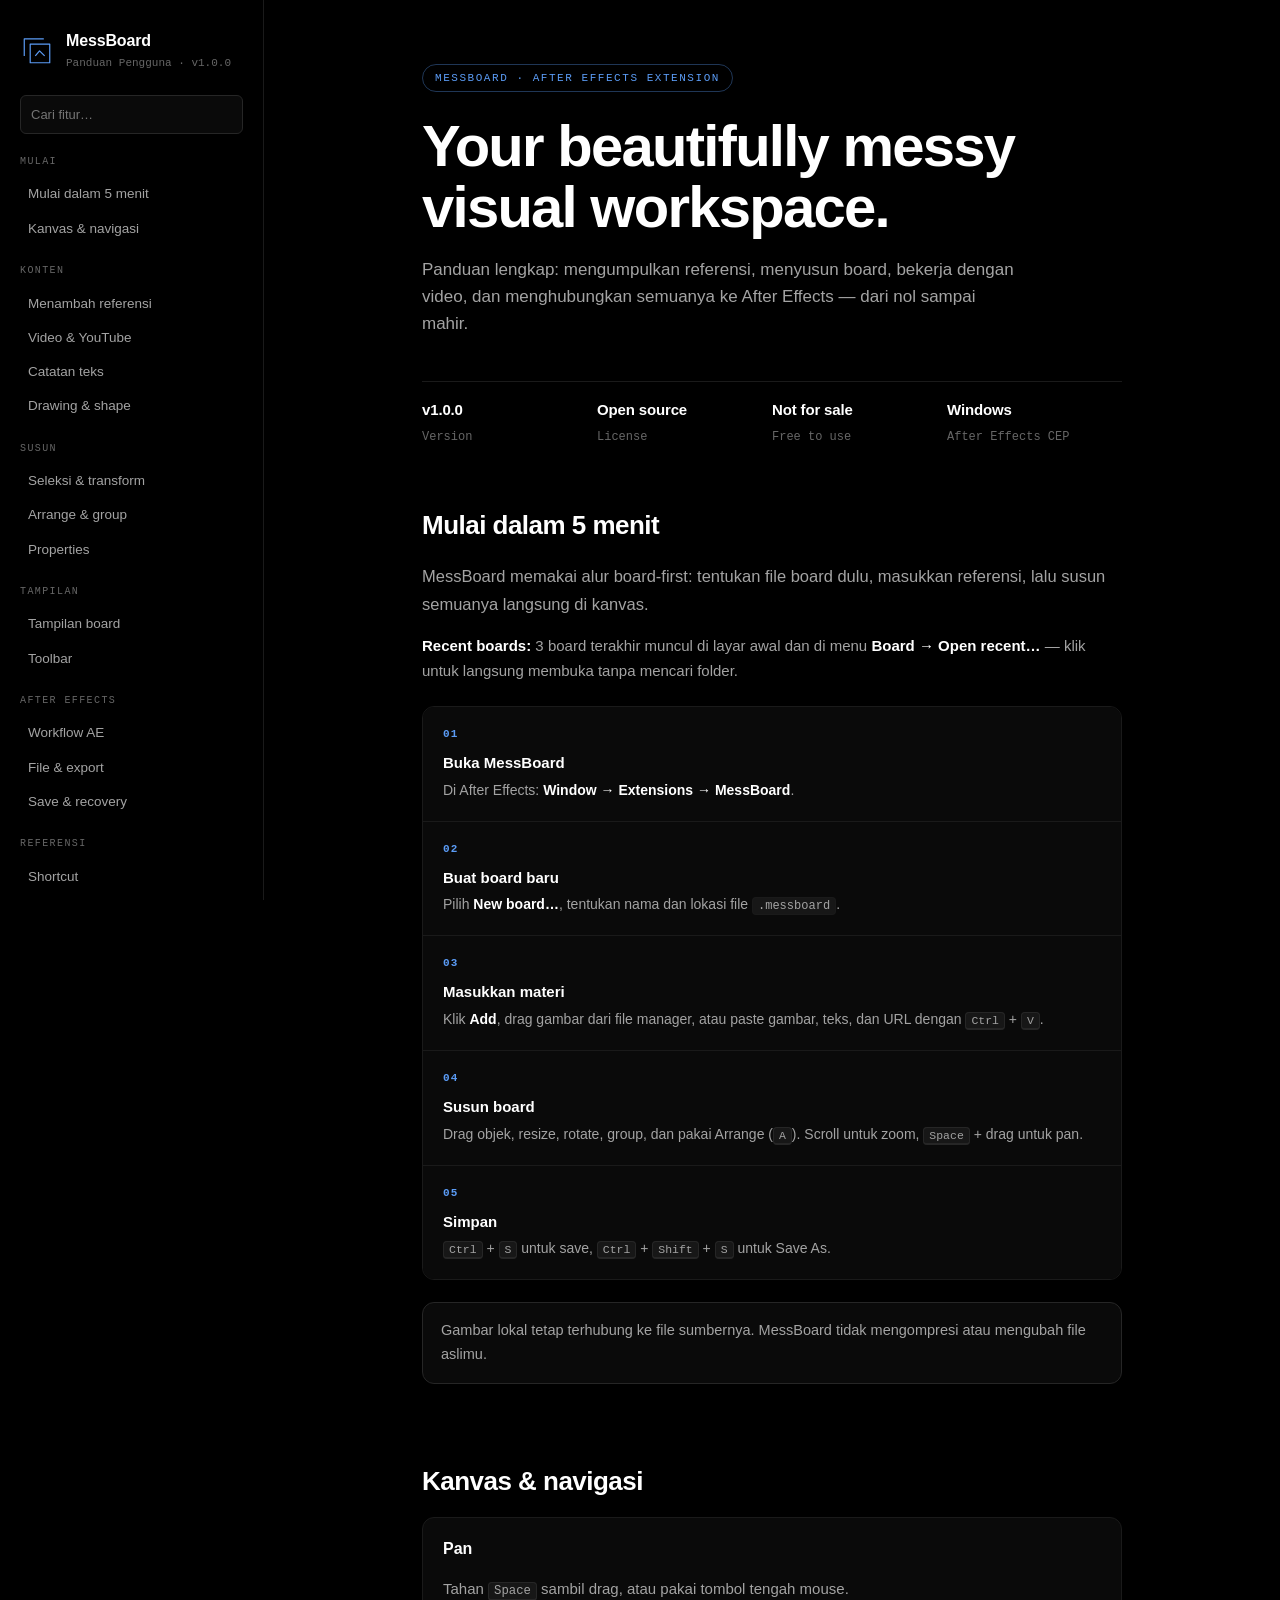
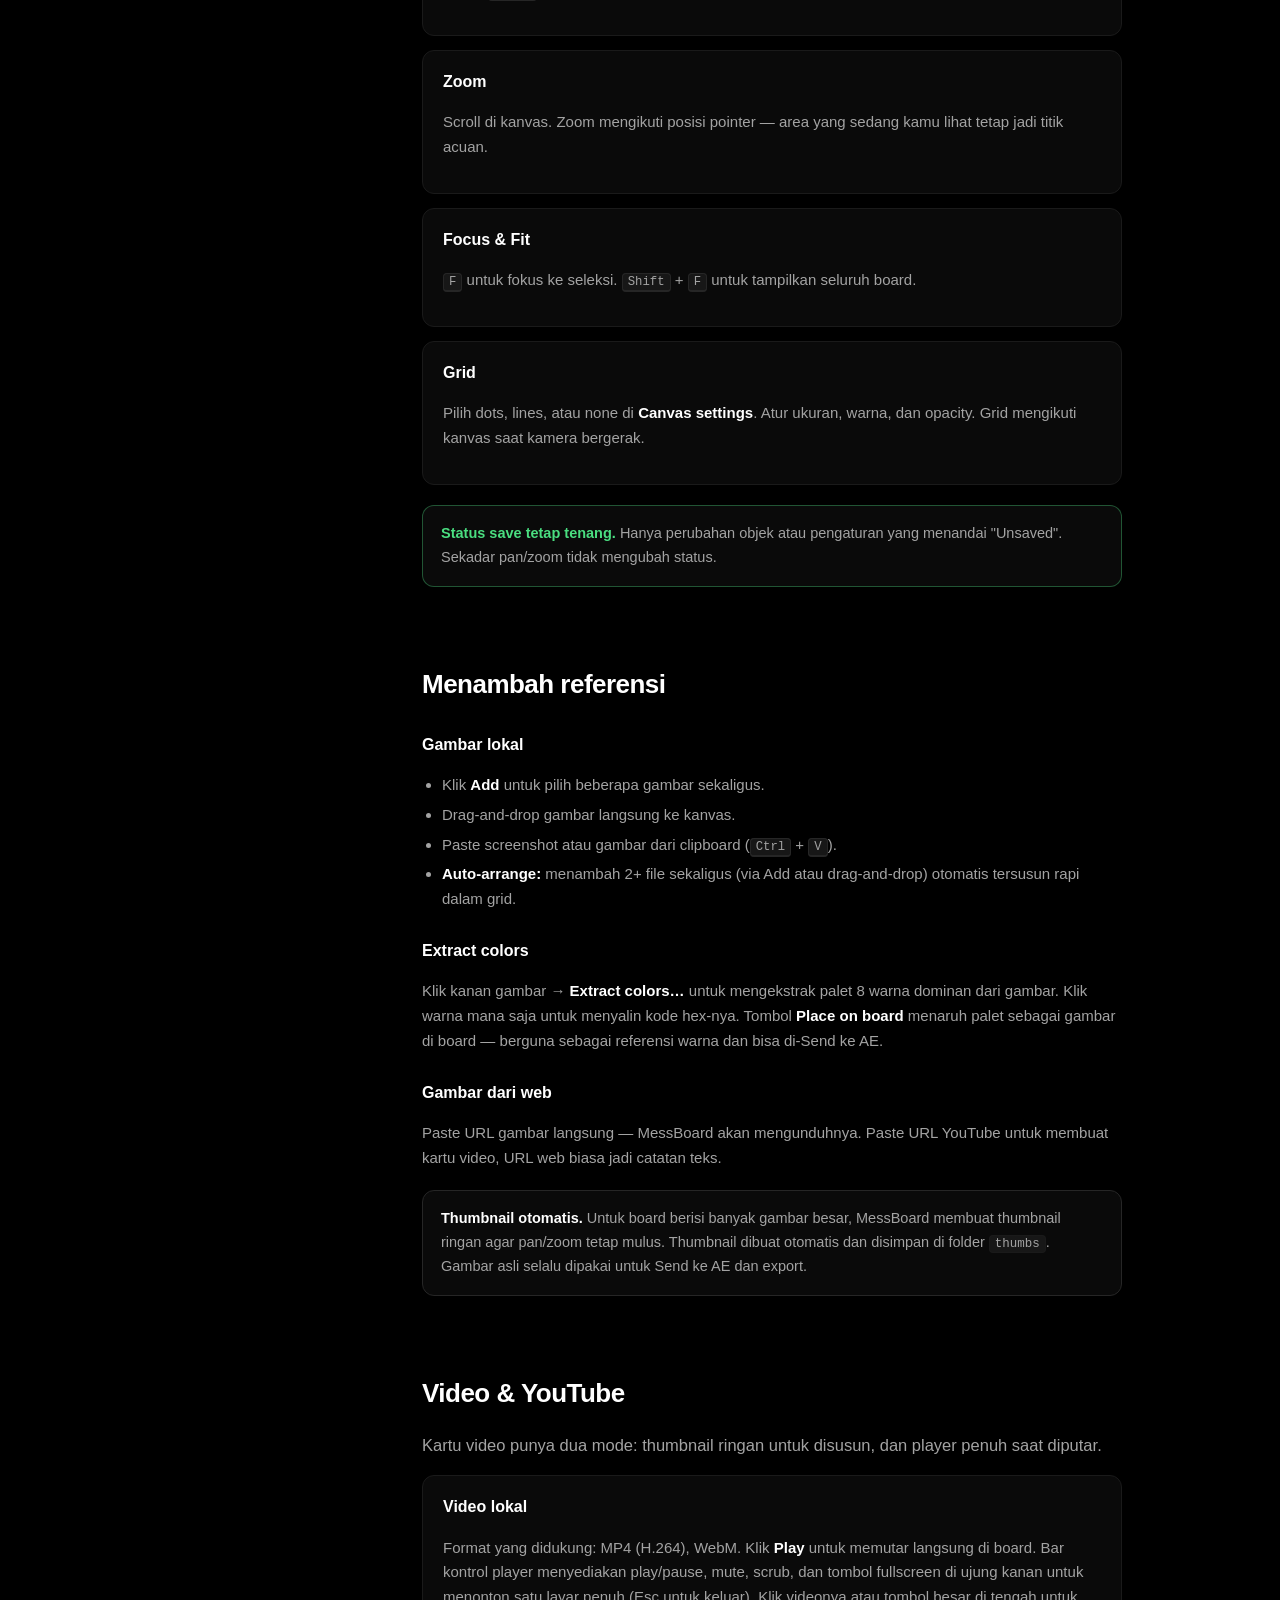
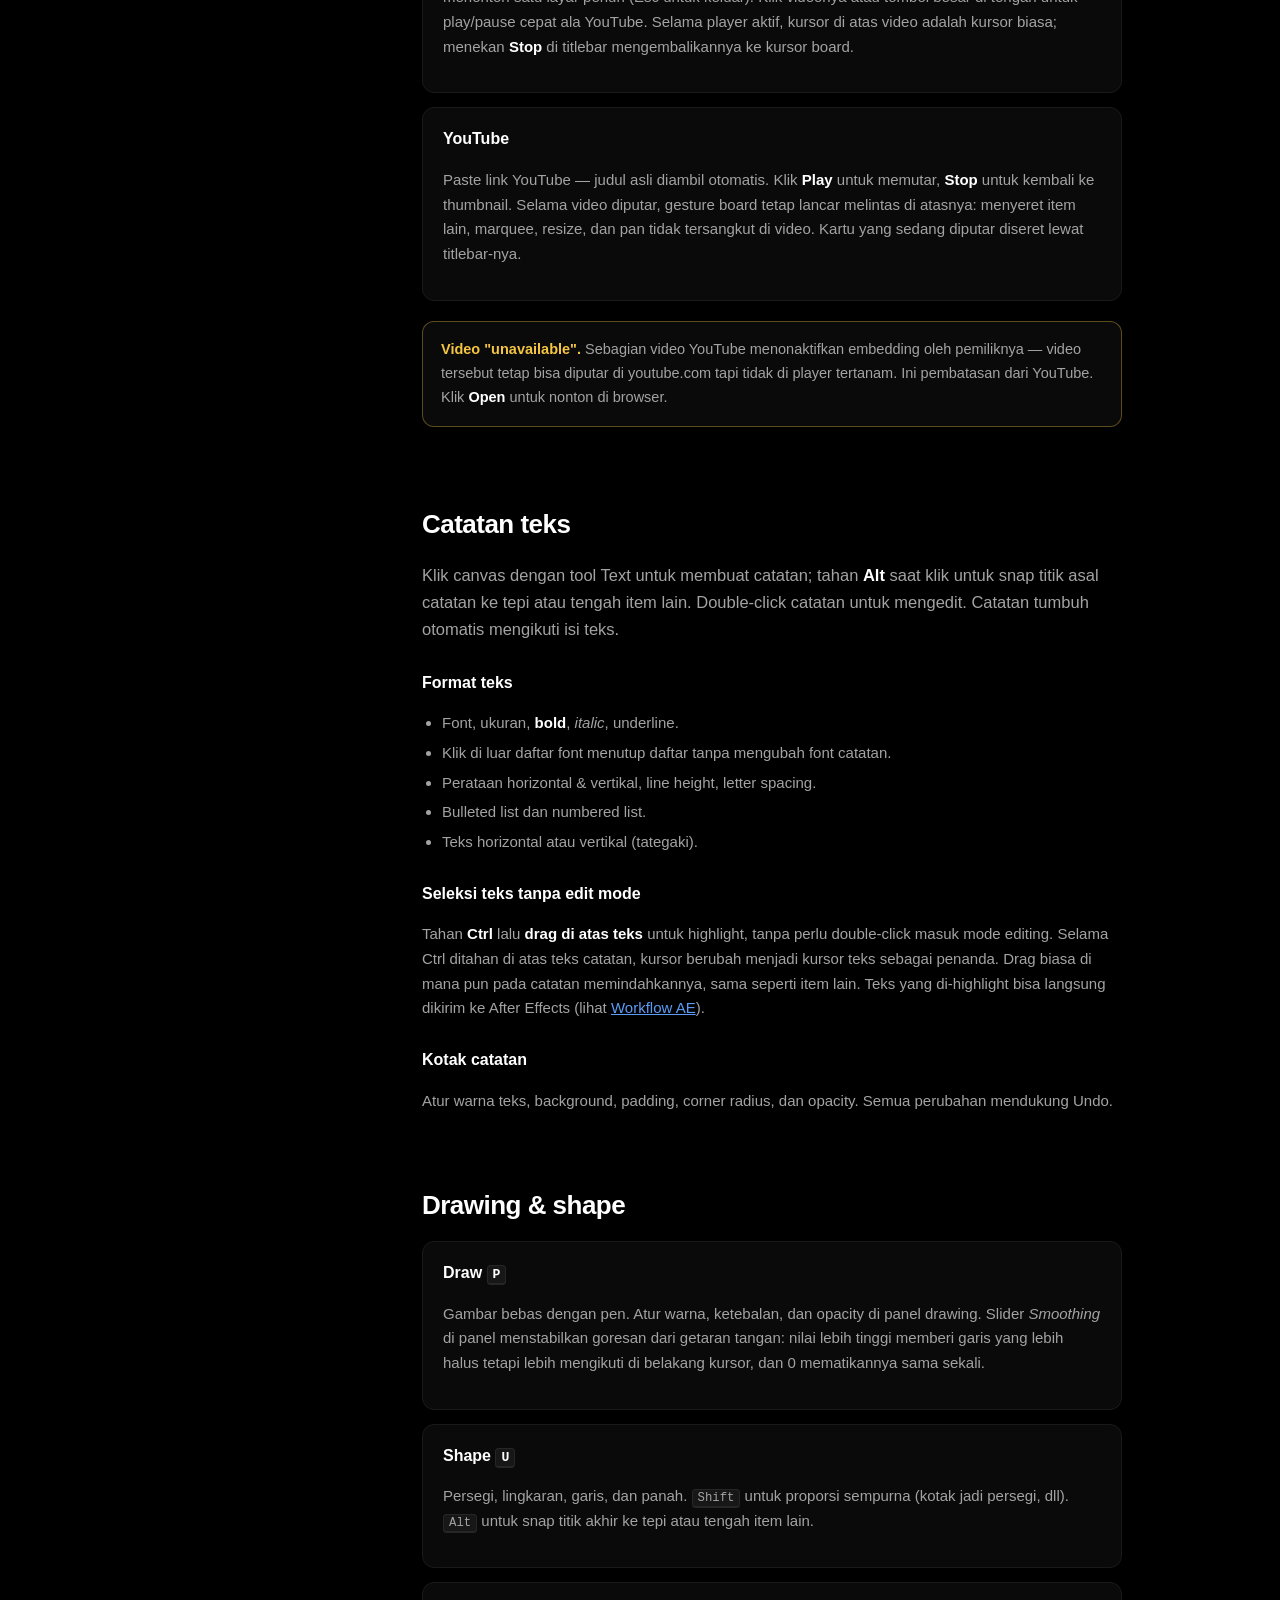
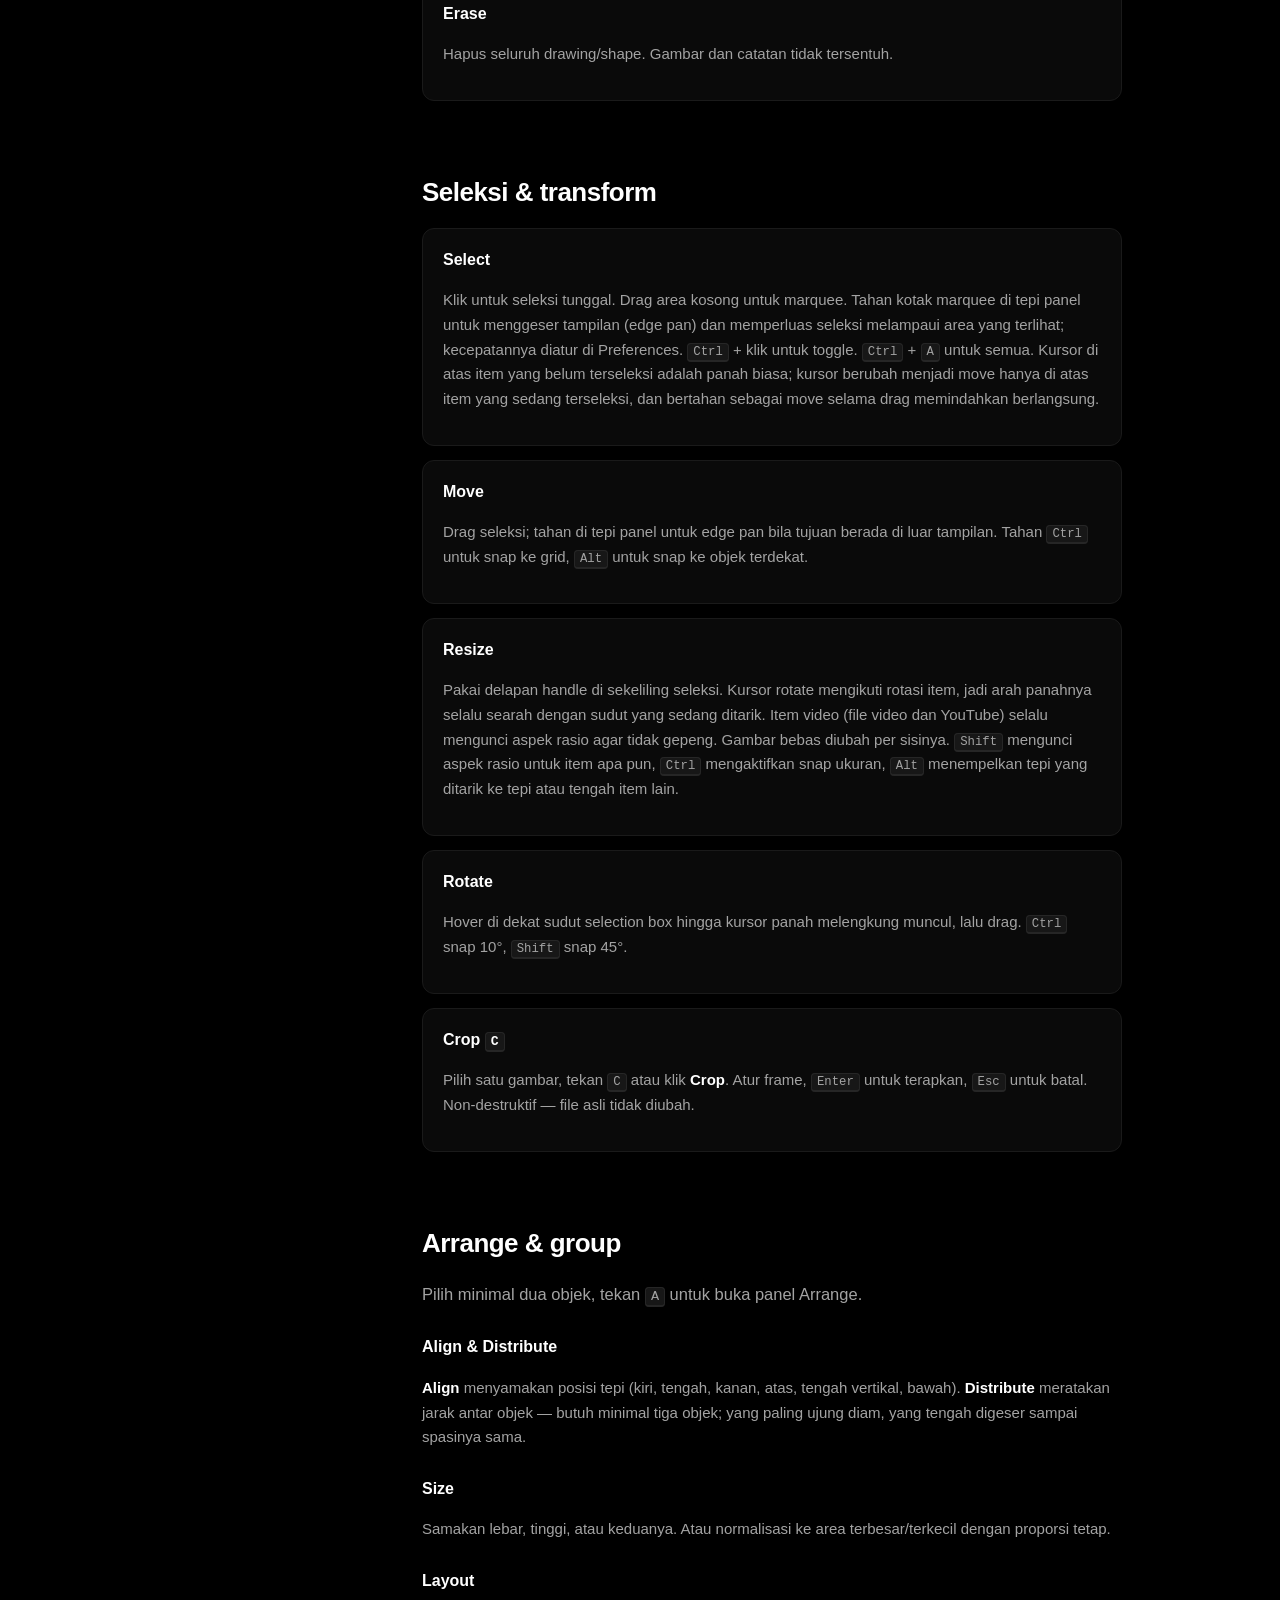
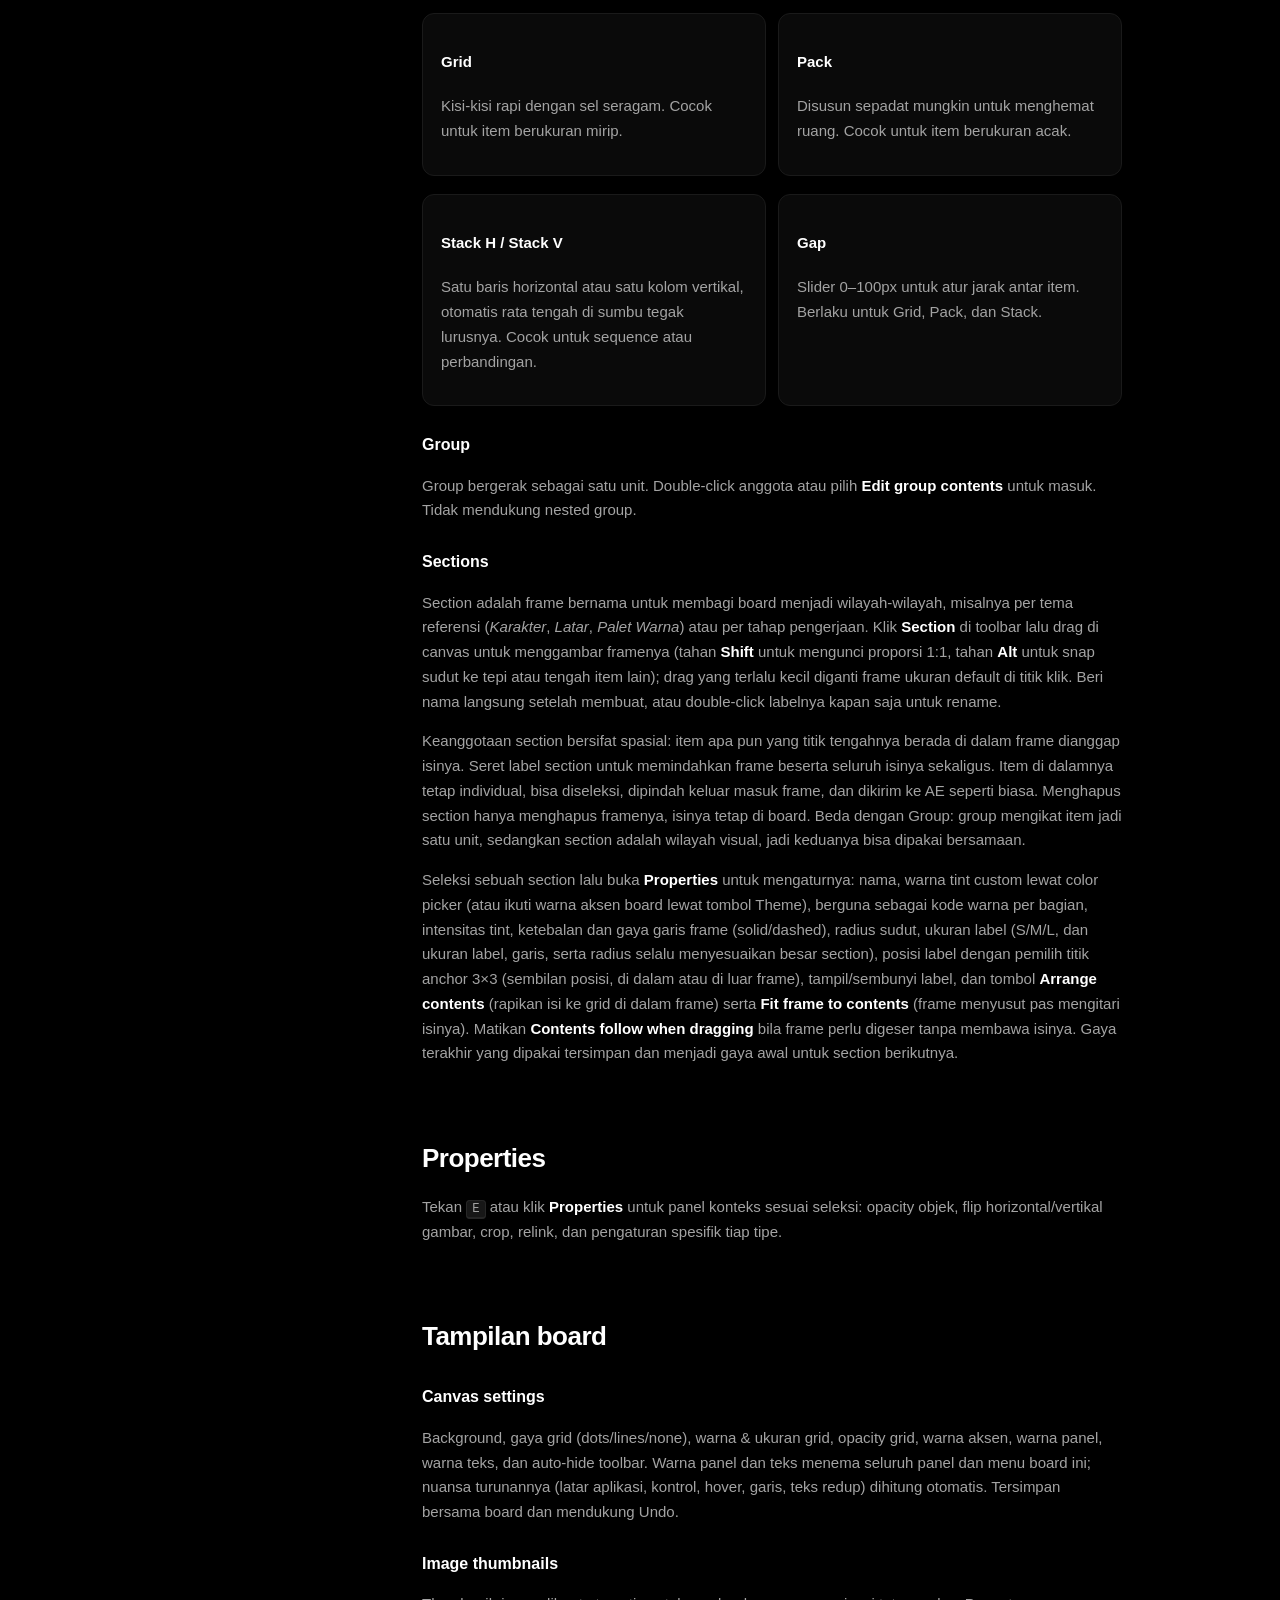
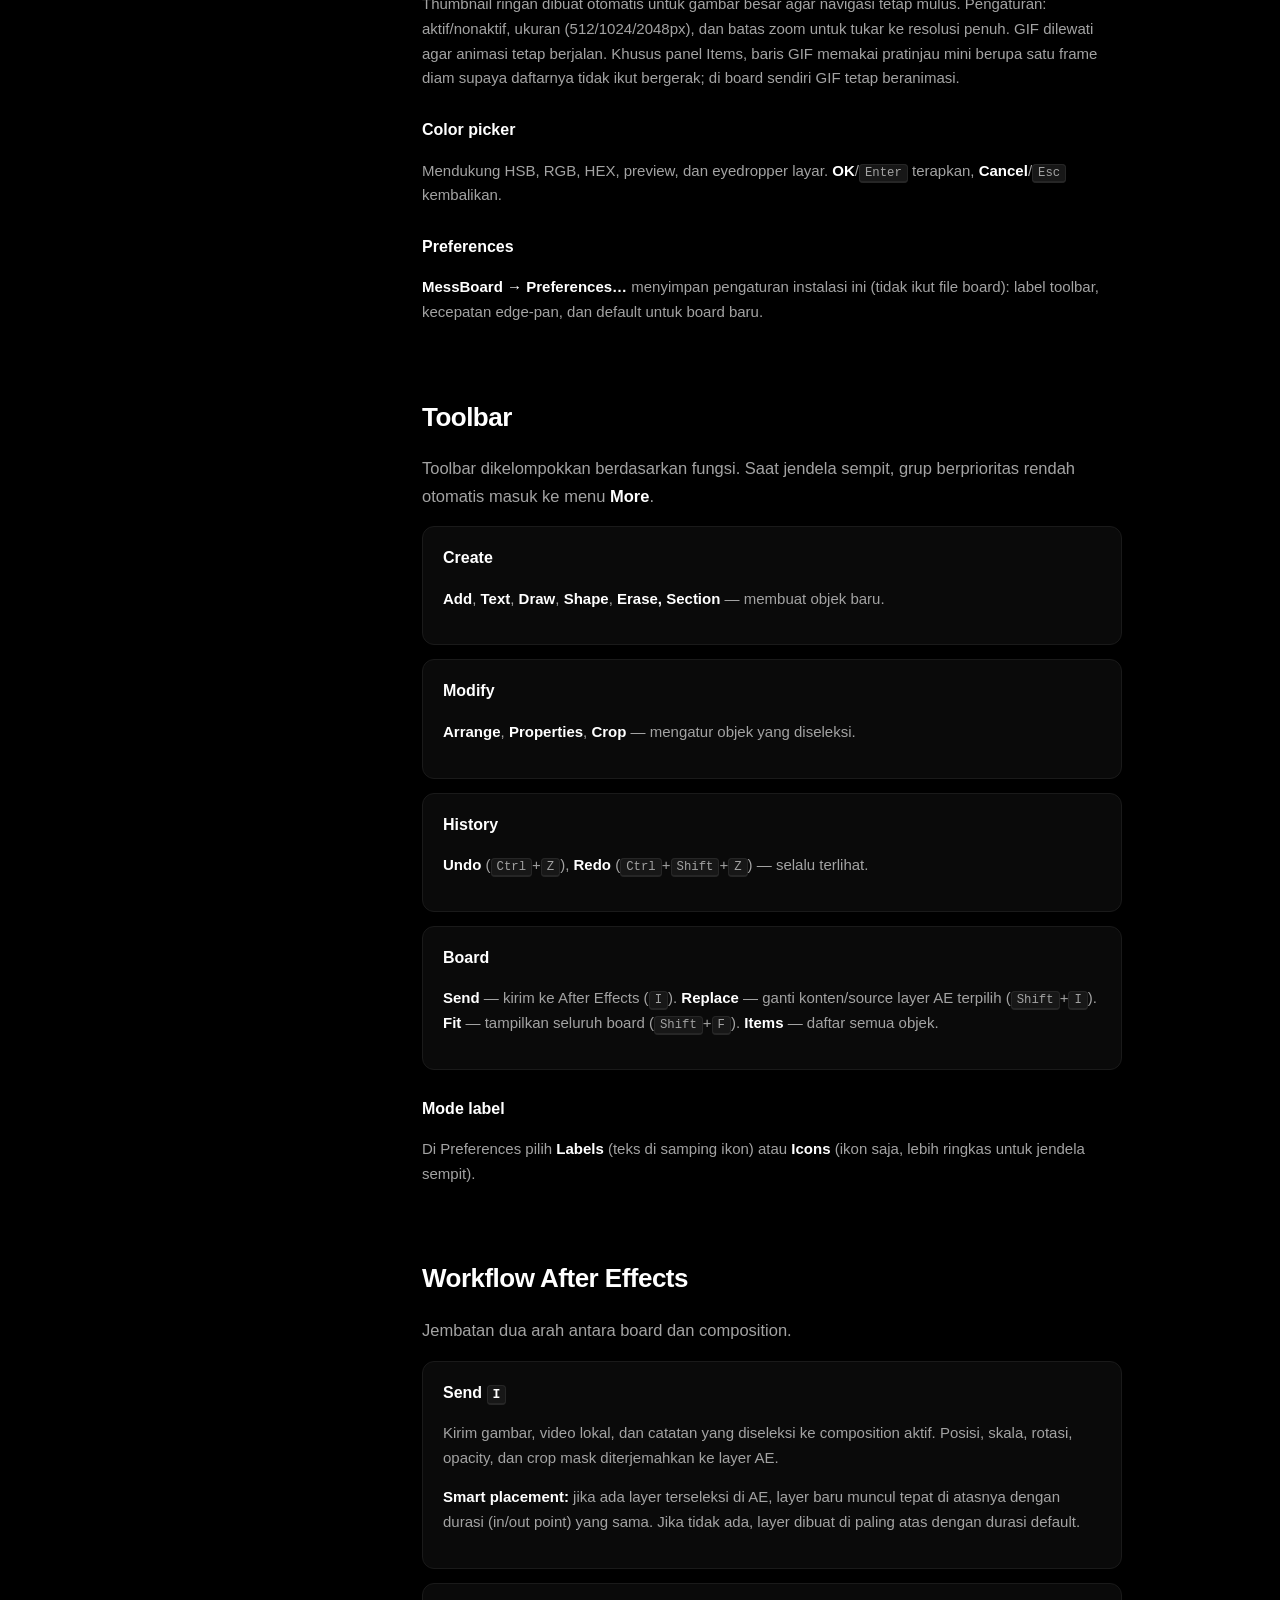
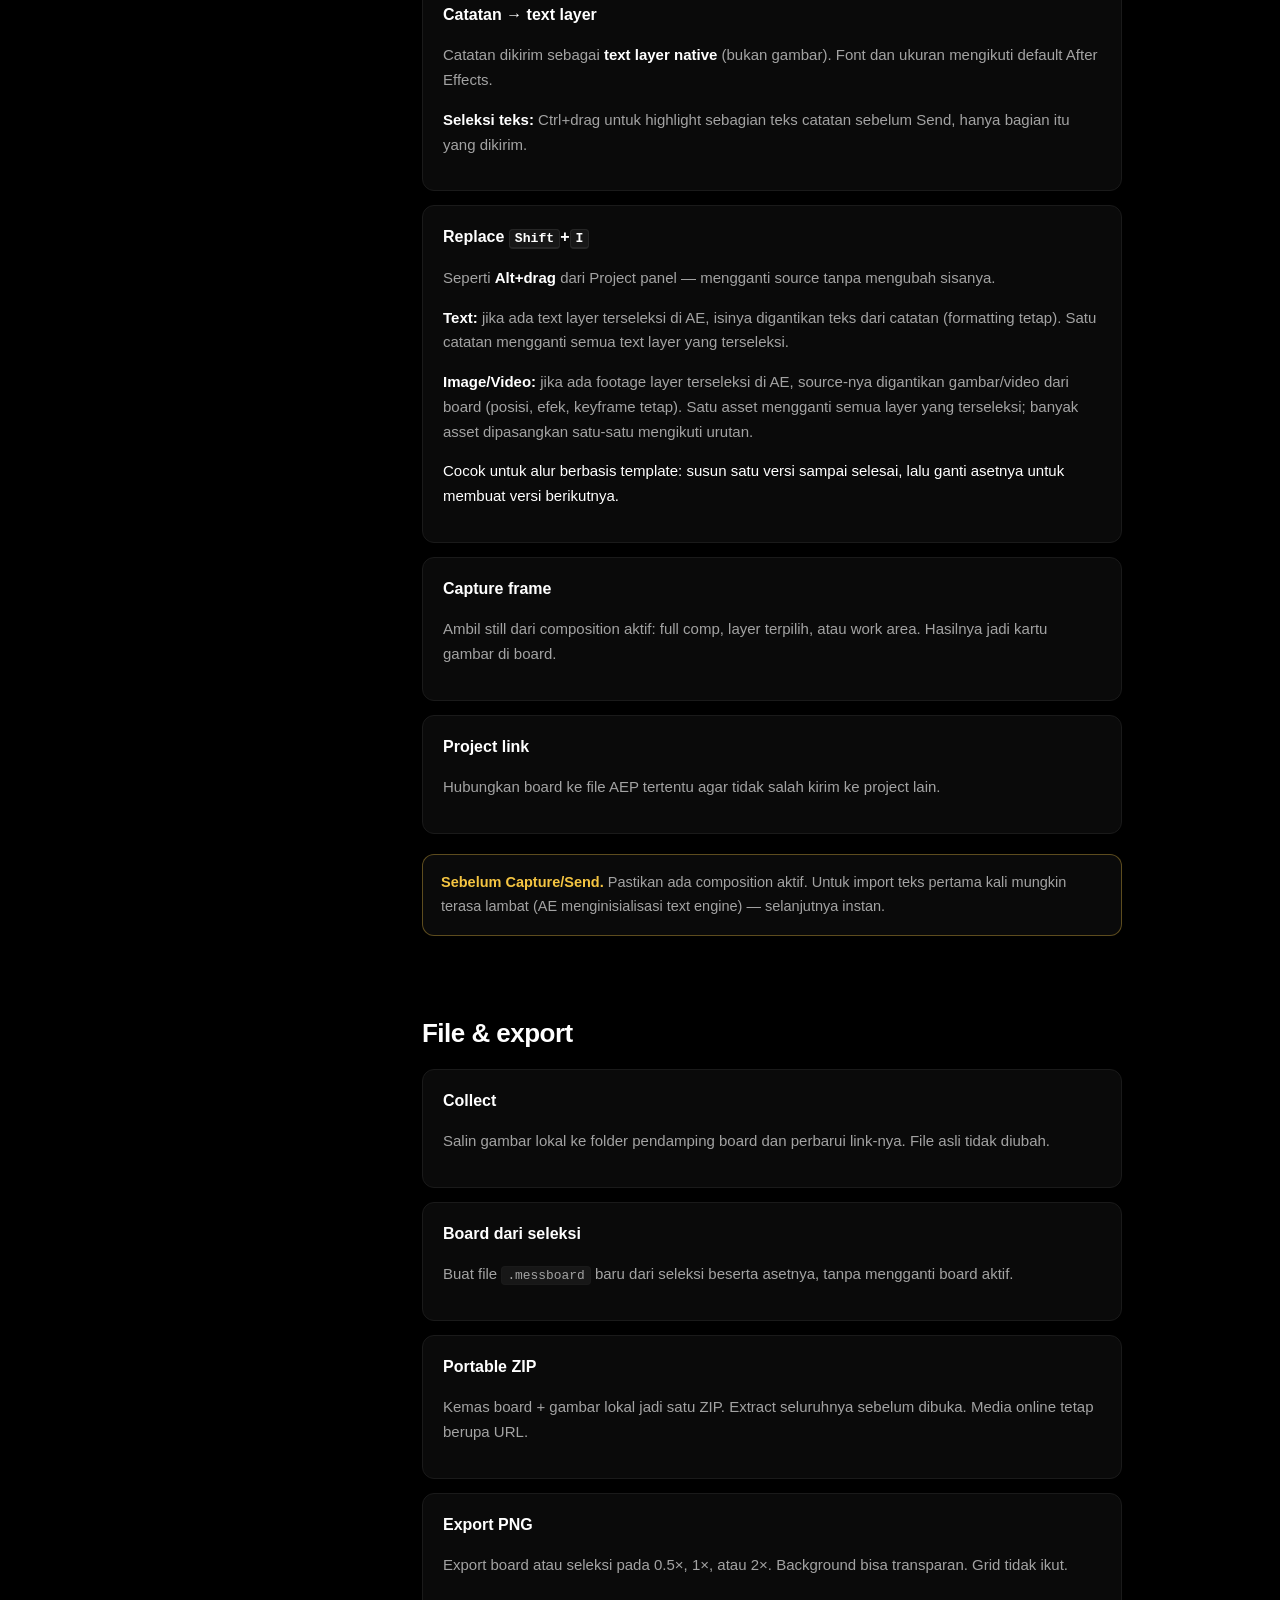
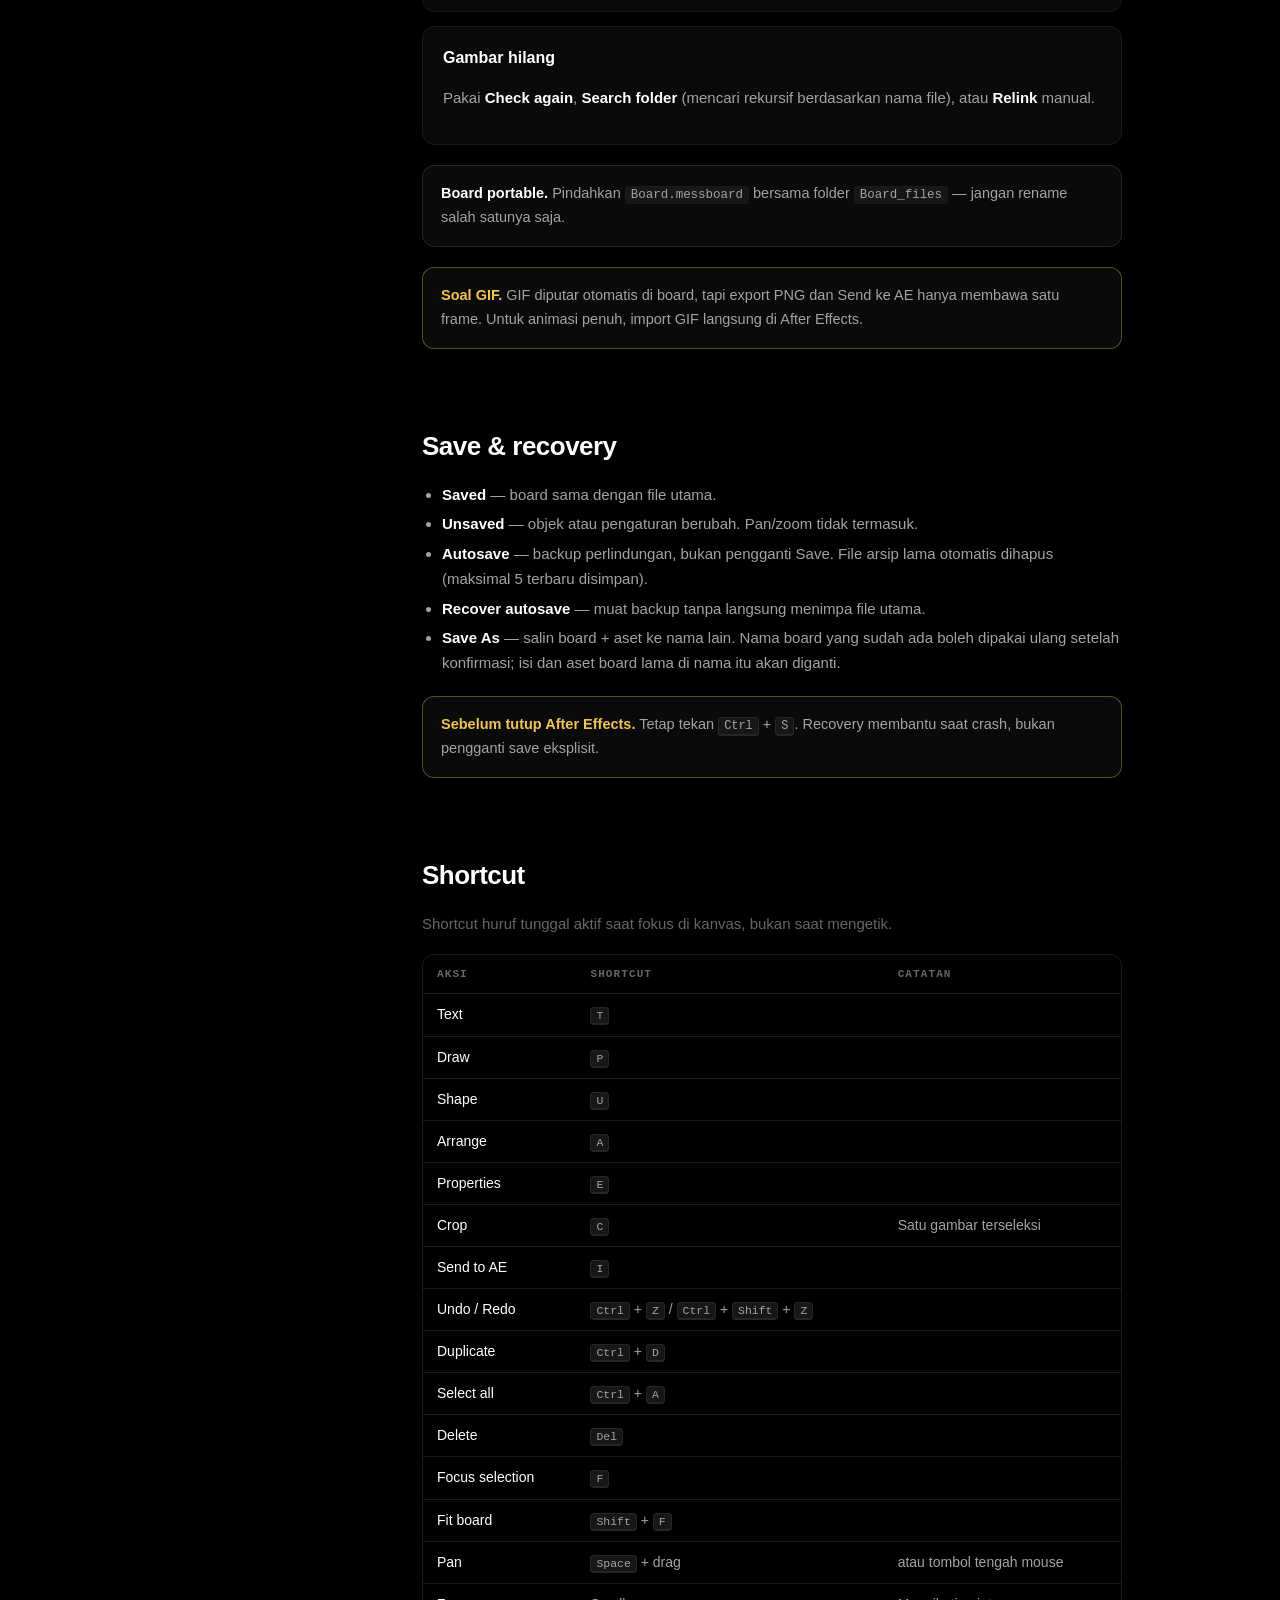
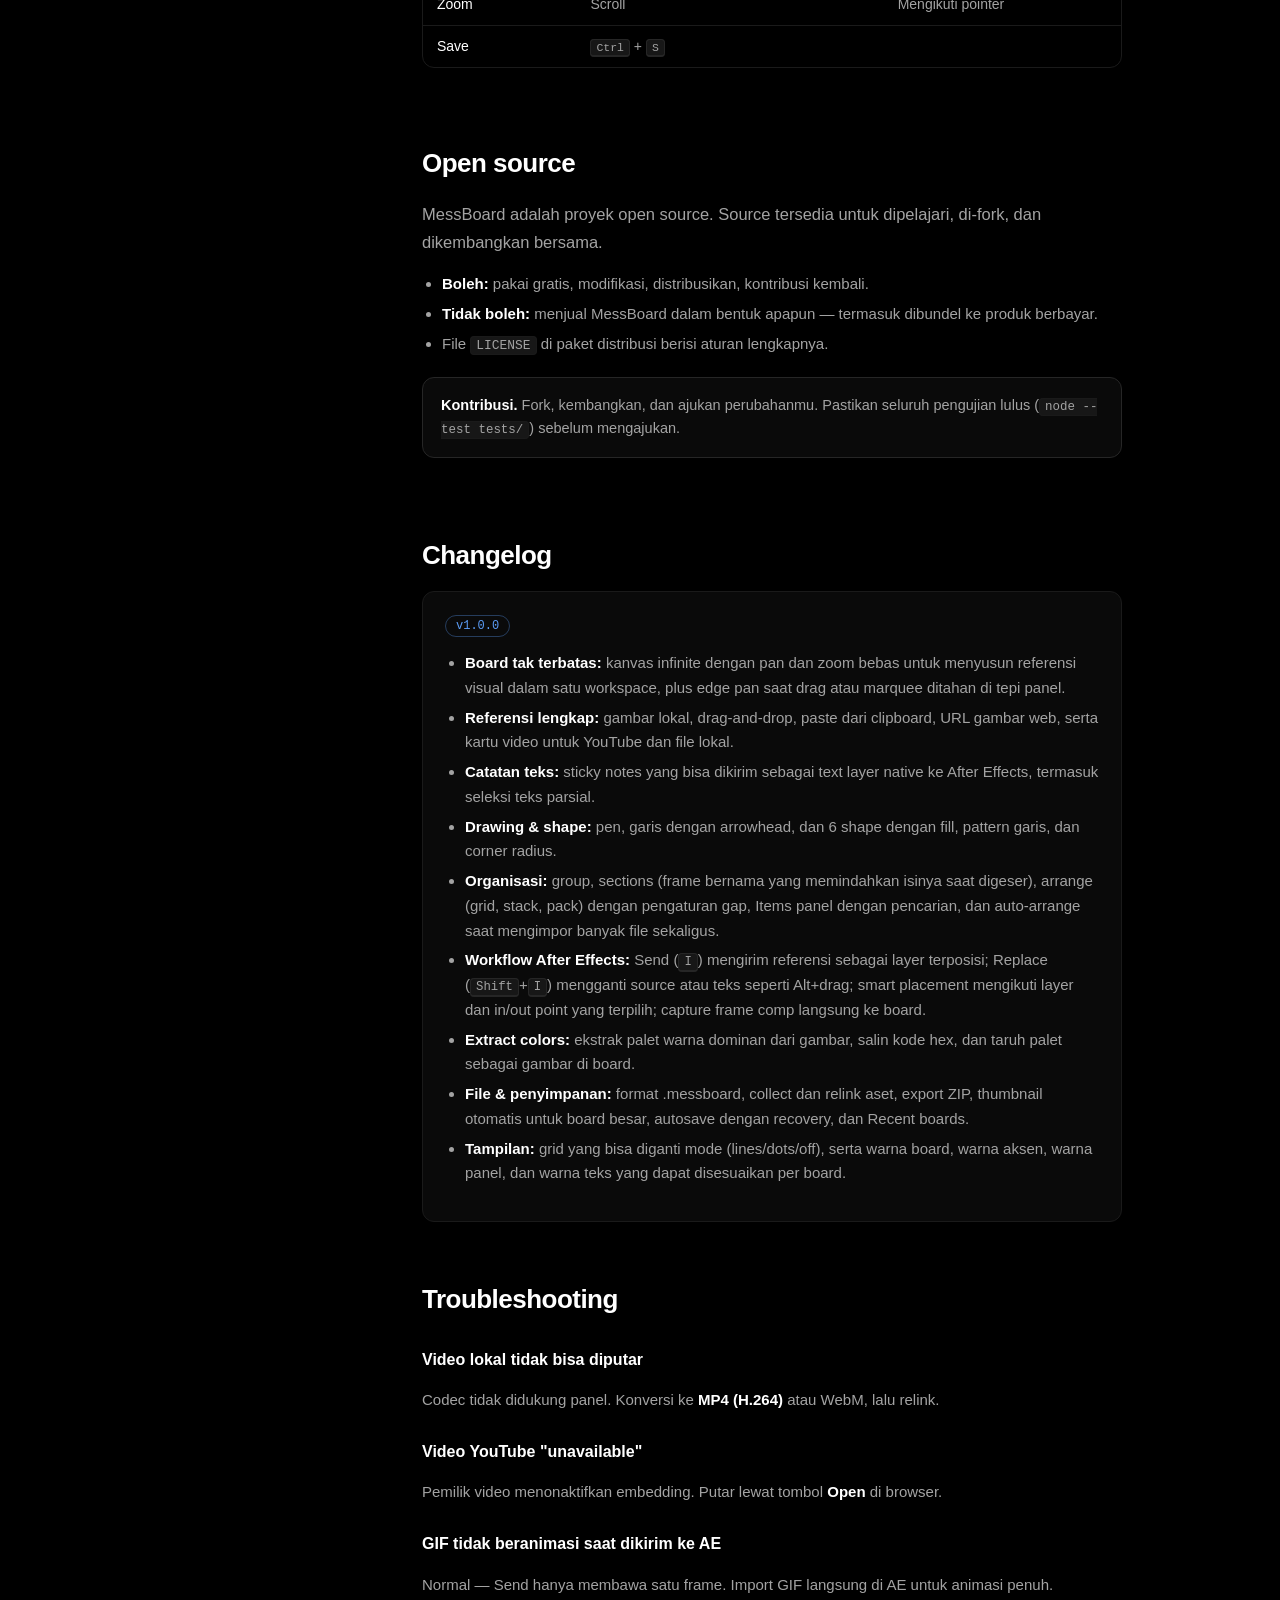
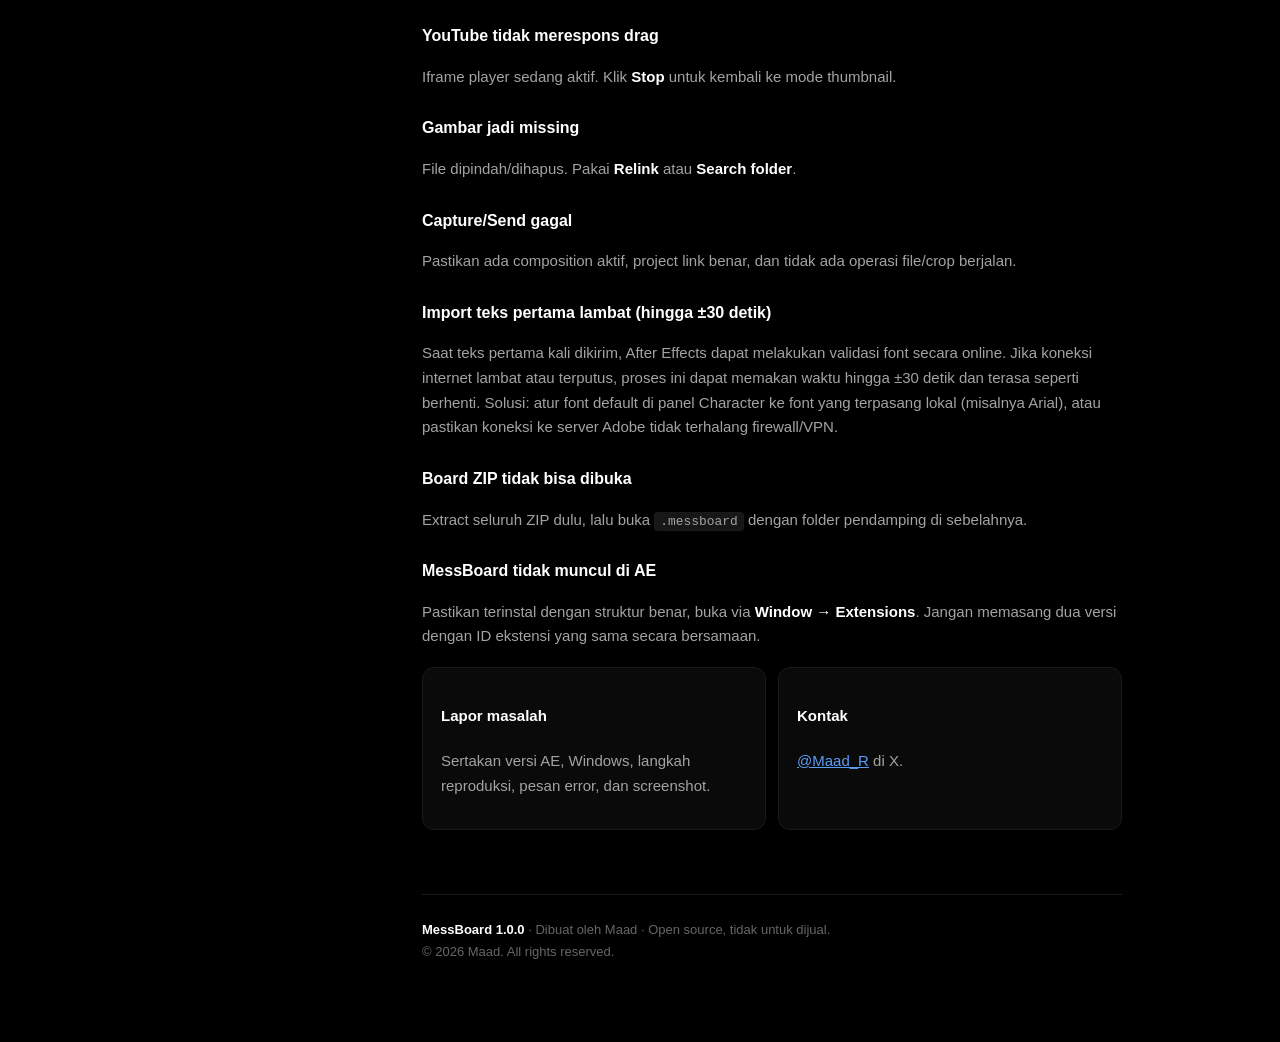
==== commit 201a770c: "Rebuild ZXP with the YouTube gesture shield; sync folder and guide" ====
--- a/MessBoard-Guide.html
+++ b/MessBoard-Guide.html
@@ -186,7 +186,7 @@
   <h2>Video &amp; YouTube</h2>
   <p class="lede">Kartu video punya dua mode: thumbnail ringan untuk disusun, dan player penuh saat diputar.</p>
   <div class="feature"><h3>Video lokal</h3><div><p>Format yang didukung: MP4 (H.264), WebM. Klik <b>Play</b> untuk memutar langsung di board. Bar kontrol player menyediakan play/pause, mute, scrub, dan tombol fullscreen di ujung kanan untuk menonton satu layar penuh (Esc untuk keluar). Klik videonya atau tombol besar di tengah untuk play/pause cepat ala YouTube. Selama player aktif, kursor di atas video adalah kursor biasa; menekan <b>Stop</b> di titlebar mengembalikannya ke kursor board.</p></div></div>
-  <div class="feature"><h3>YouTube</h3><div><p>Paste link YouTube — judul asli diambil otomatis. Klik <b>Play</b> untuk player, <b>Stop</b> untuk kembali ke thumbnail agar kartu bisa di-drag lagi.</p></div></div>
+  <div class="feature"><h3>YouTube</h3><div><p>Paste link YouTube — judul asli diambil otomatis. Klik <b>Play</b> untuk memutar, <b>Stop</b> untuk kembali ke thumbnail. Selama video diputar, gesture board tetap lancar melintas di atasnya: menyeret item lain, marquee, resize, dan pan tidak tersangkut di video. Kartu yang sedang diputar diseret lewat titlebar-nya.</p></div></div>
   <div class="callout warn"><strong>Video "unavailable".</strong> Sebagian video YouTube menonaktifkan embedding oleh pemiliknya — video tersebut tetap bisa diputar di youtube.com tapi tidak di player tertanam. Ini pembatasan dari YouTube. Klik <b>Open</b> untuk nonton di browser.</div>
 </section>
 
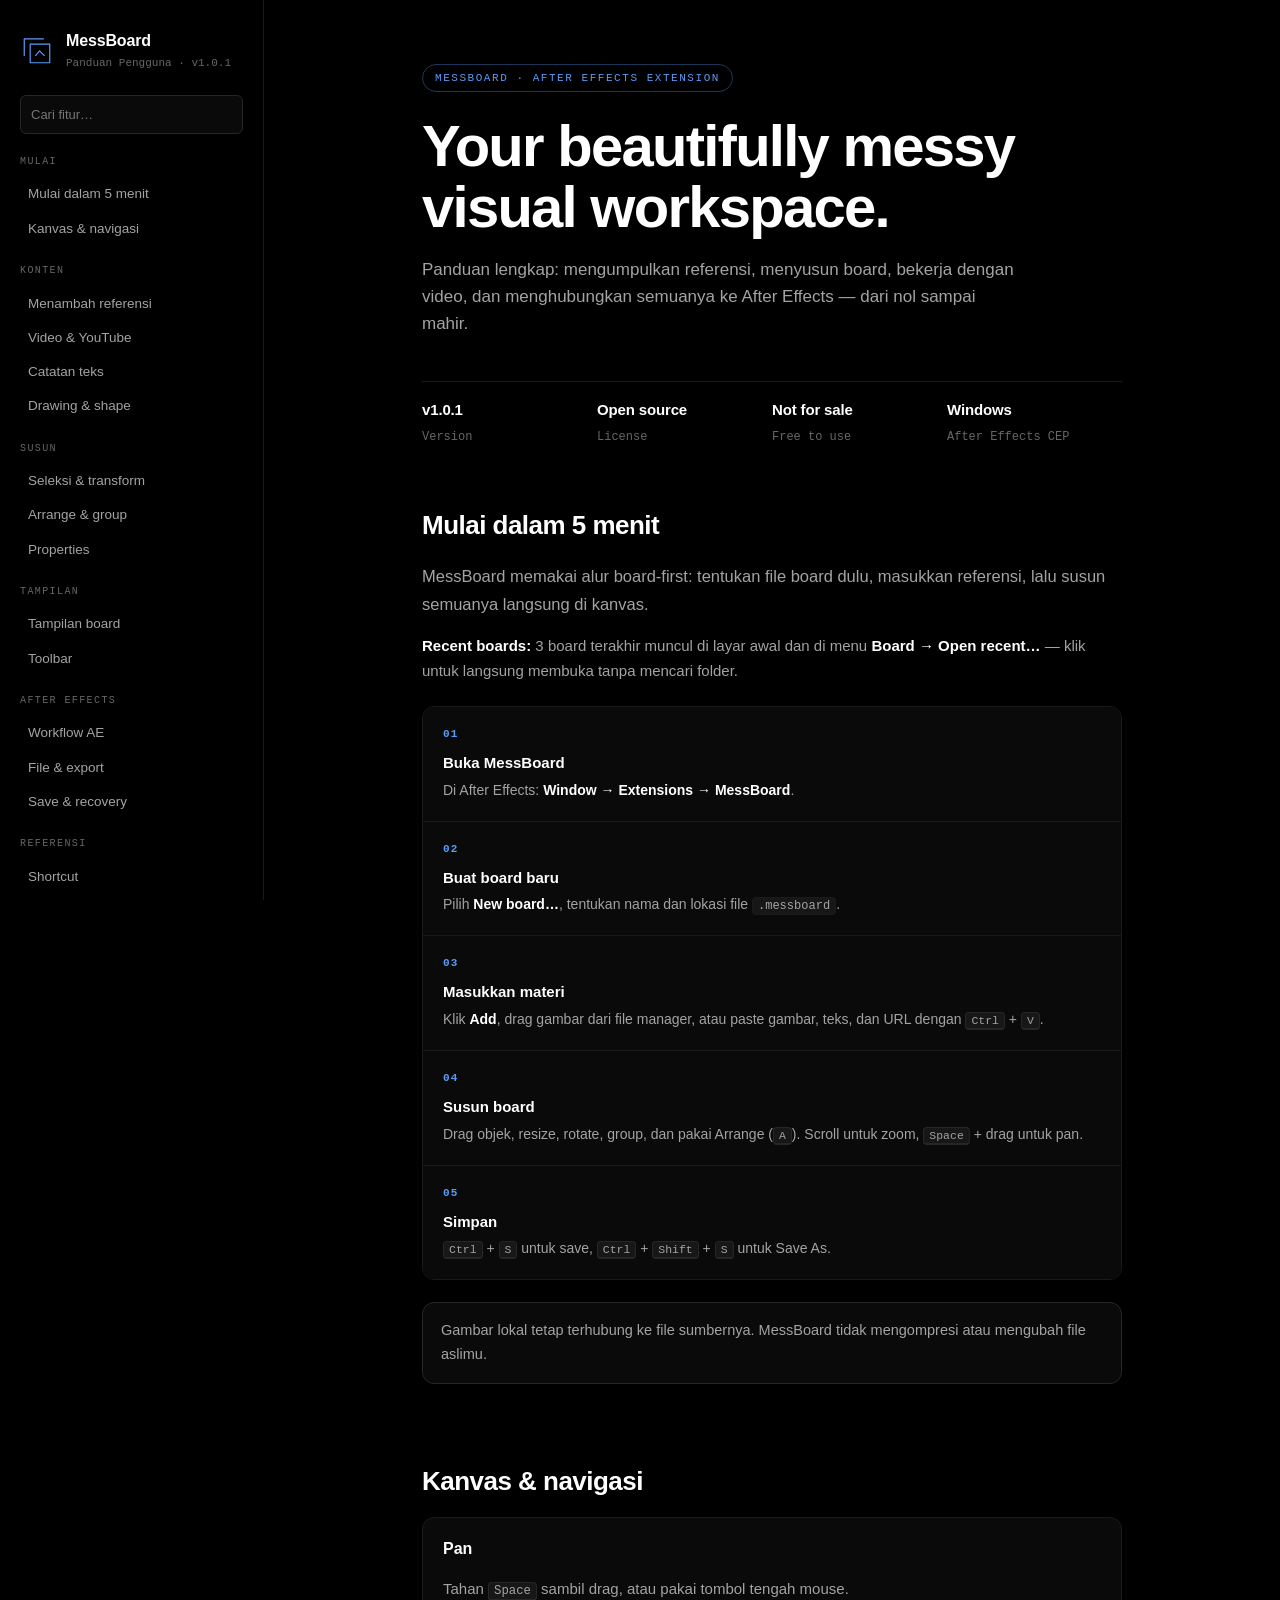
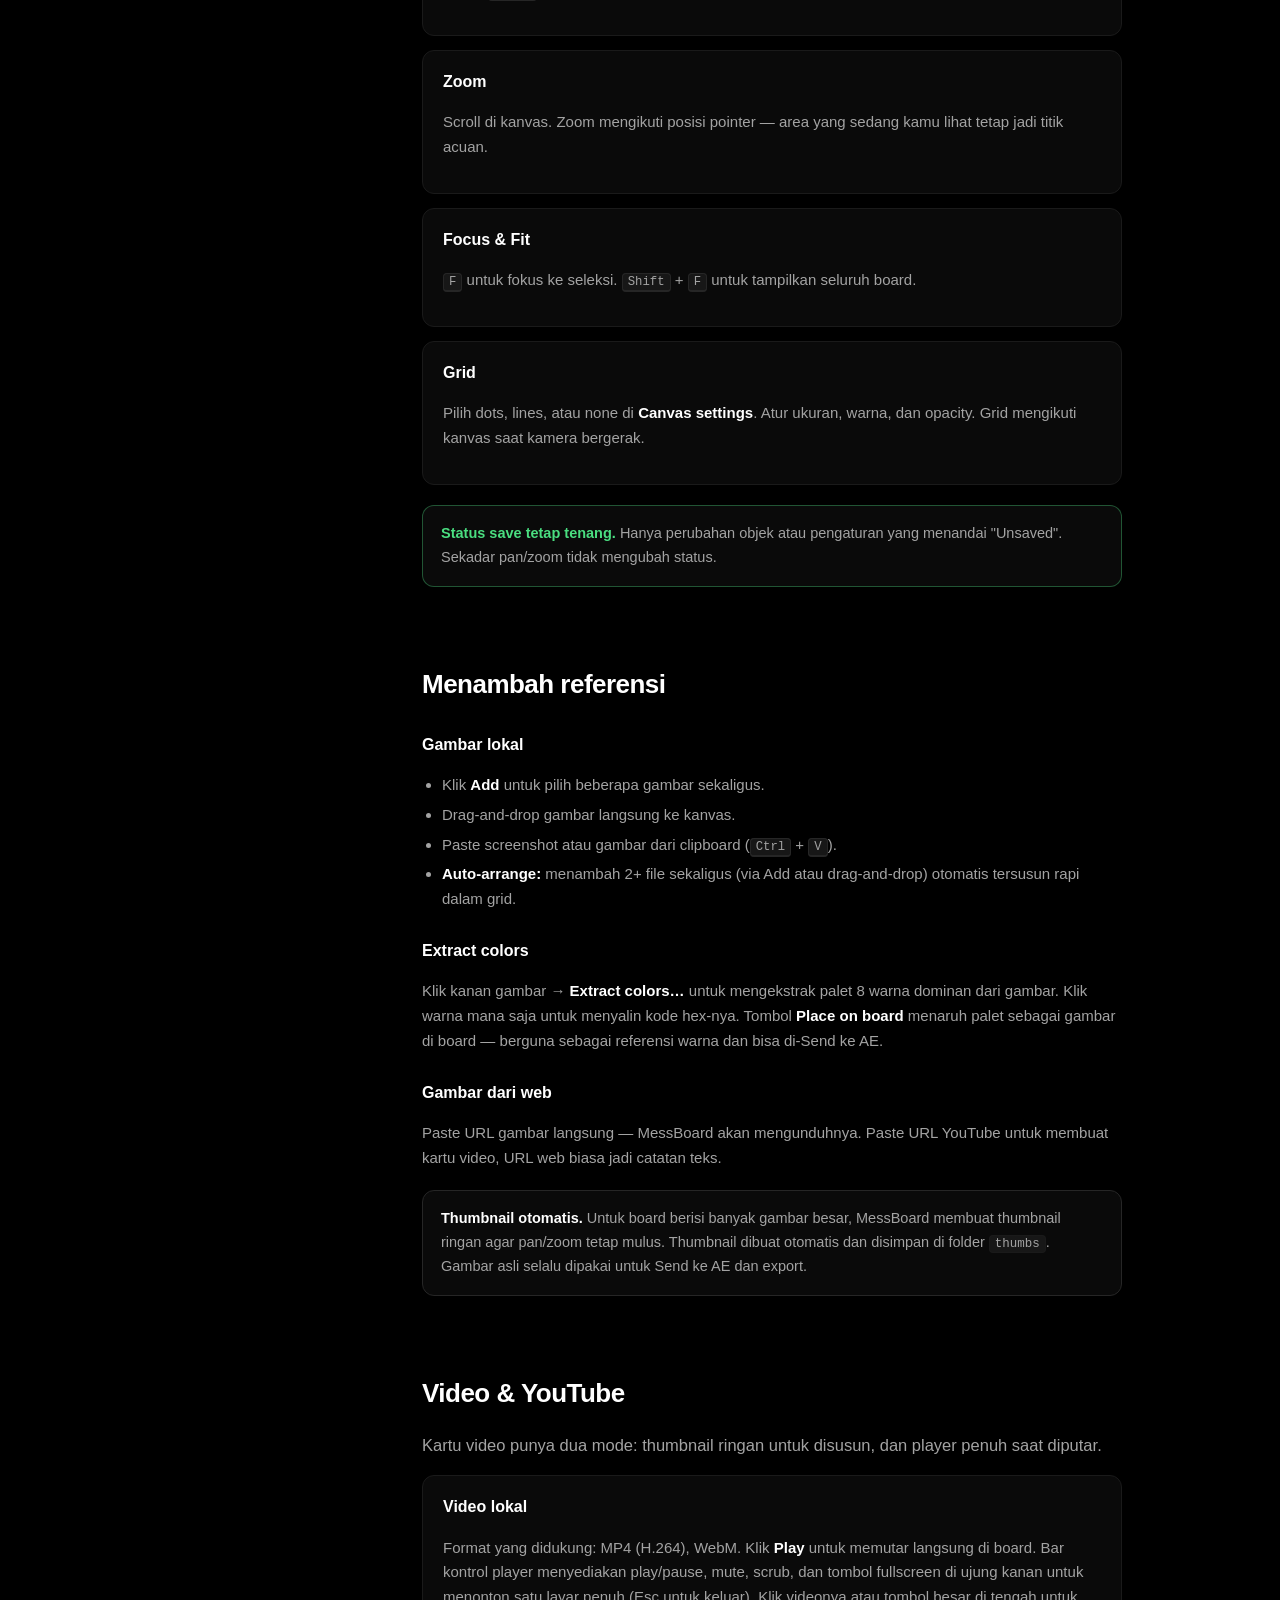
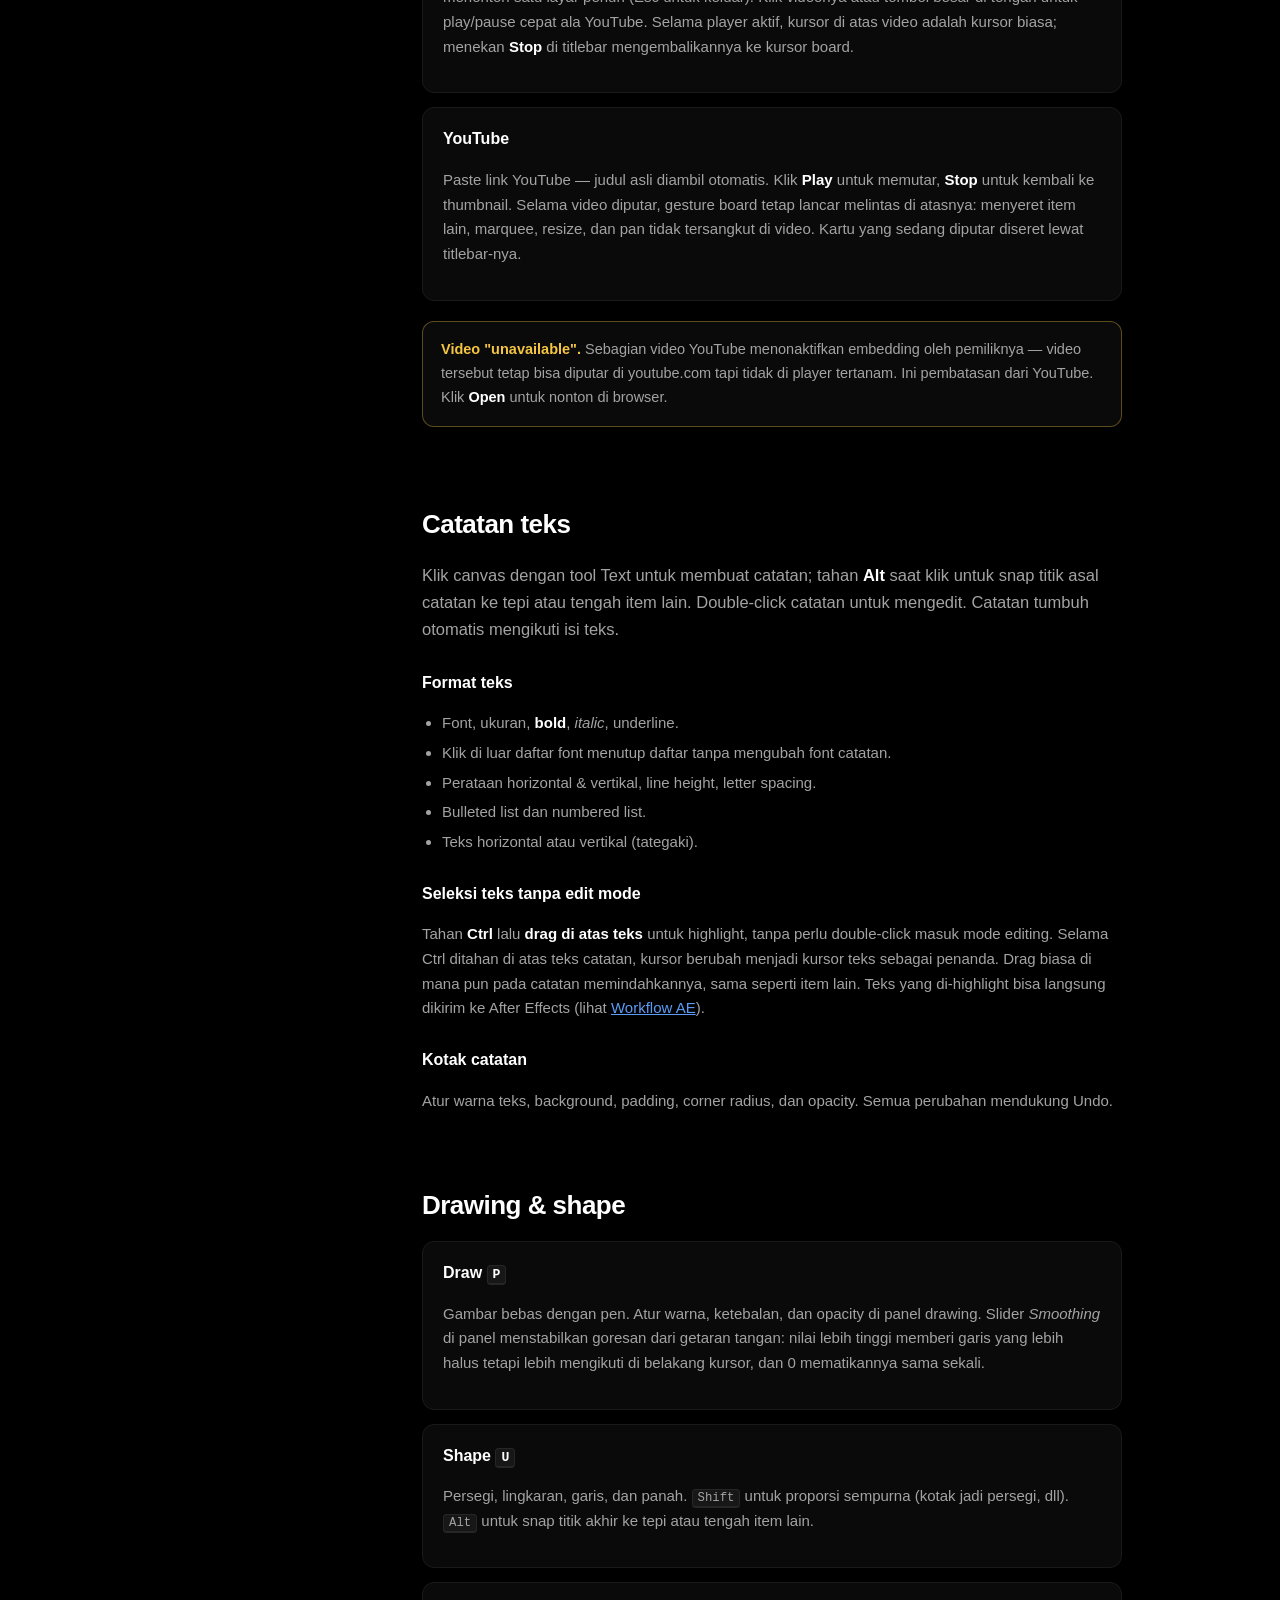
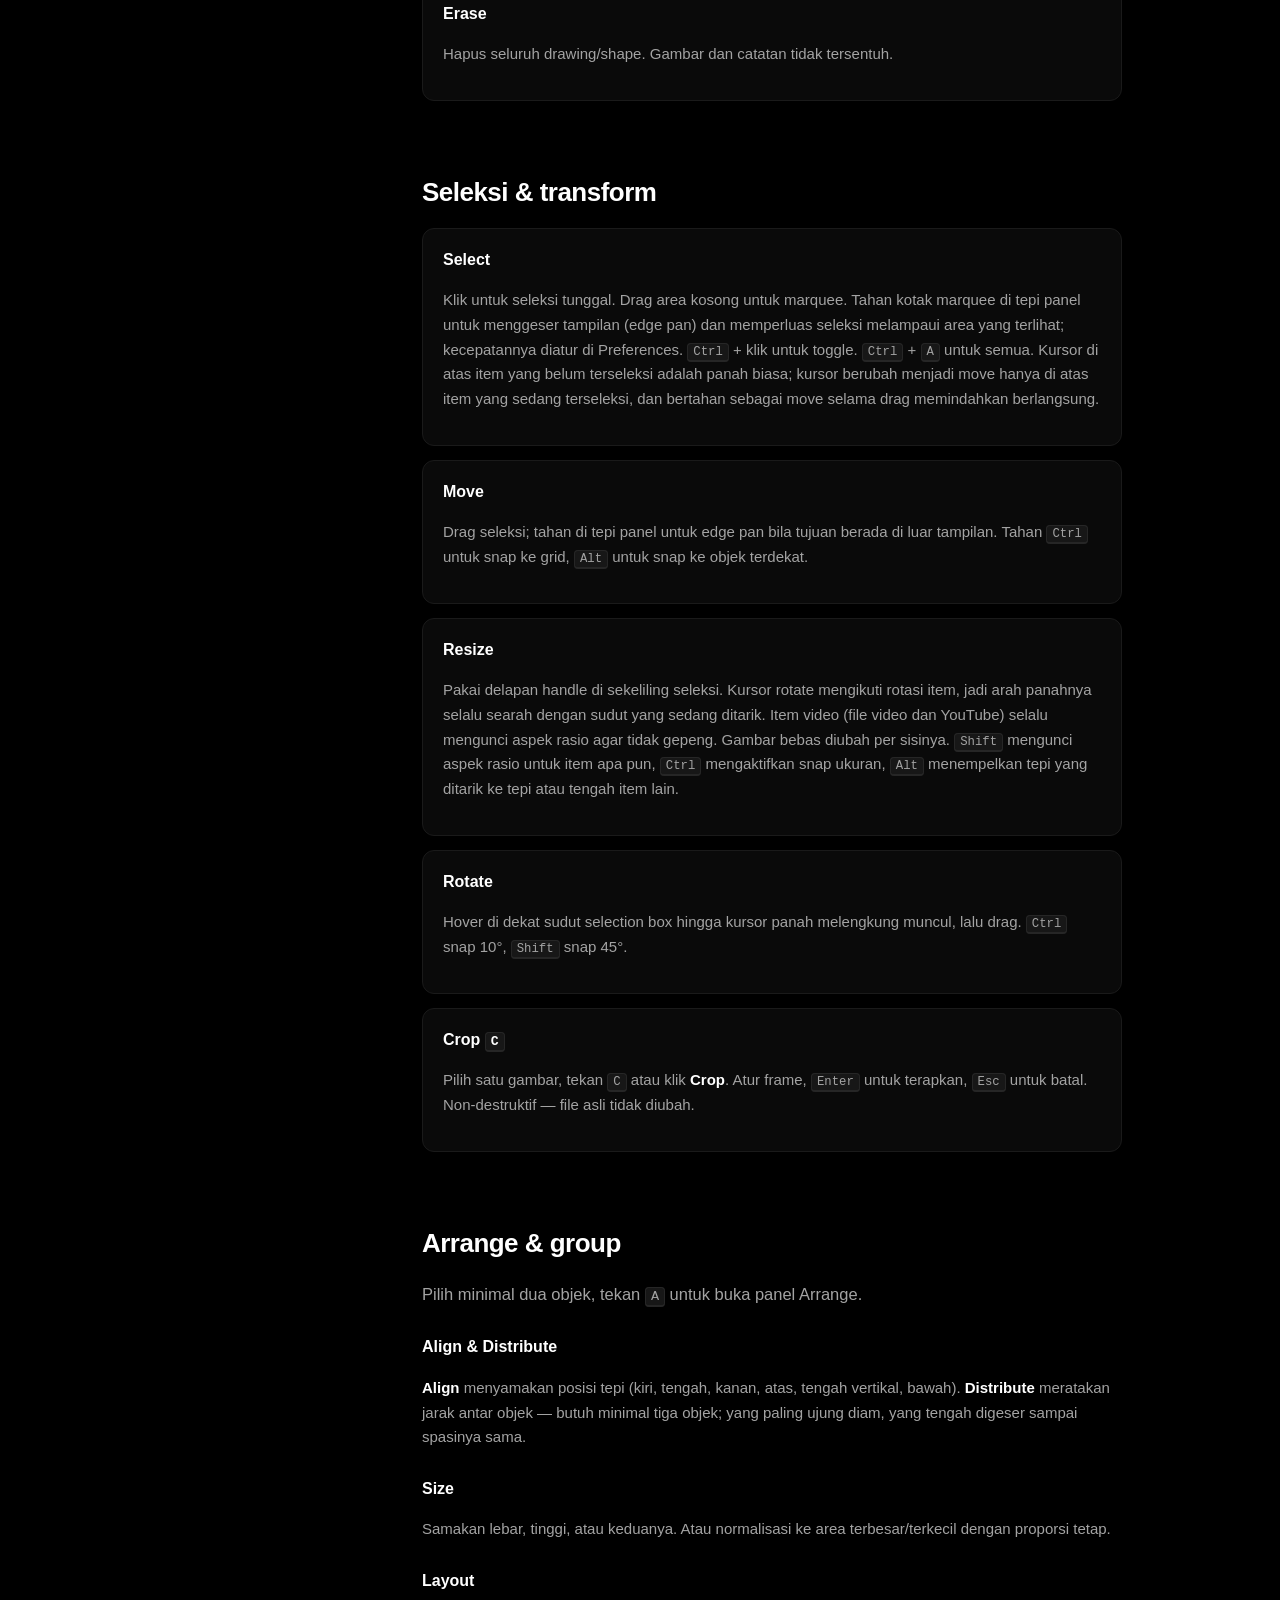
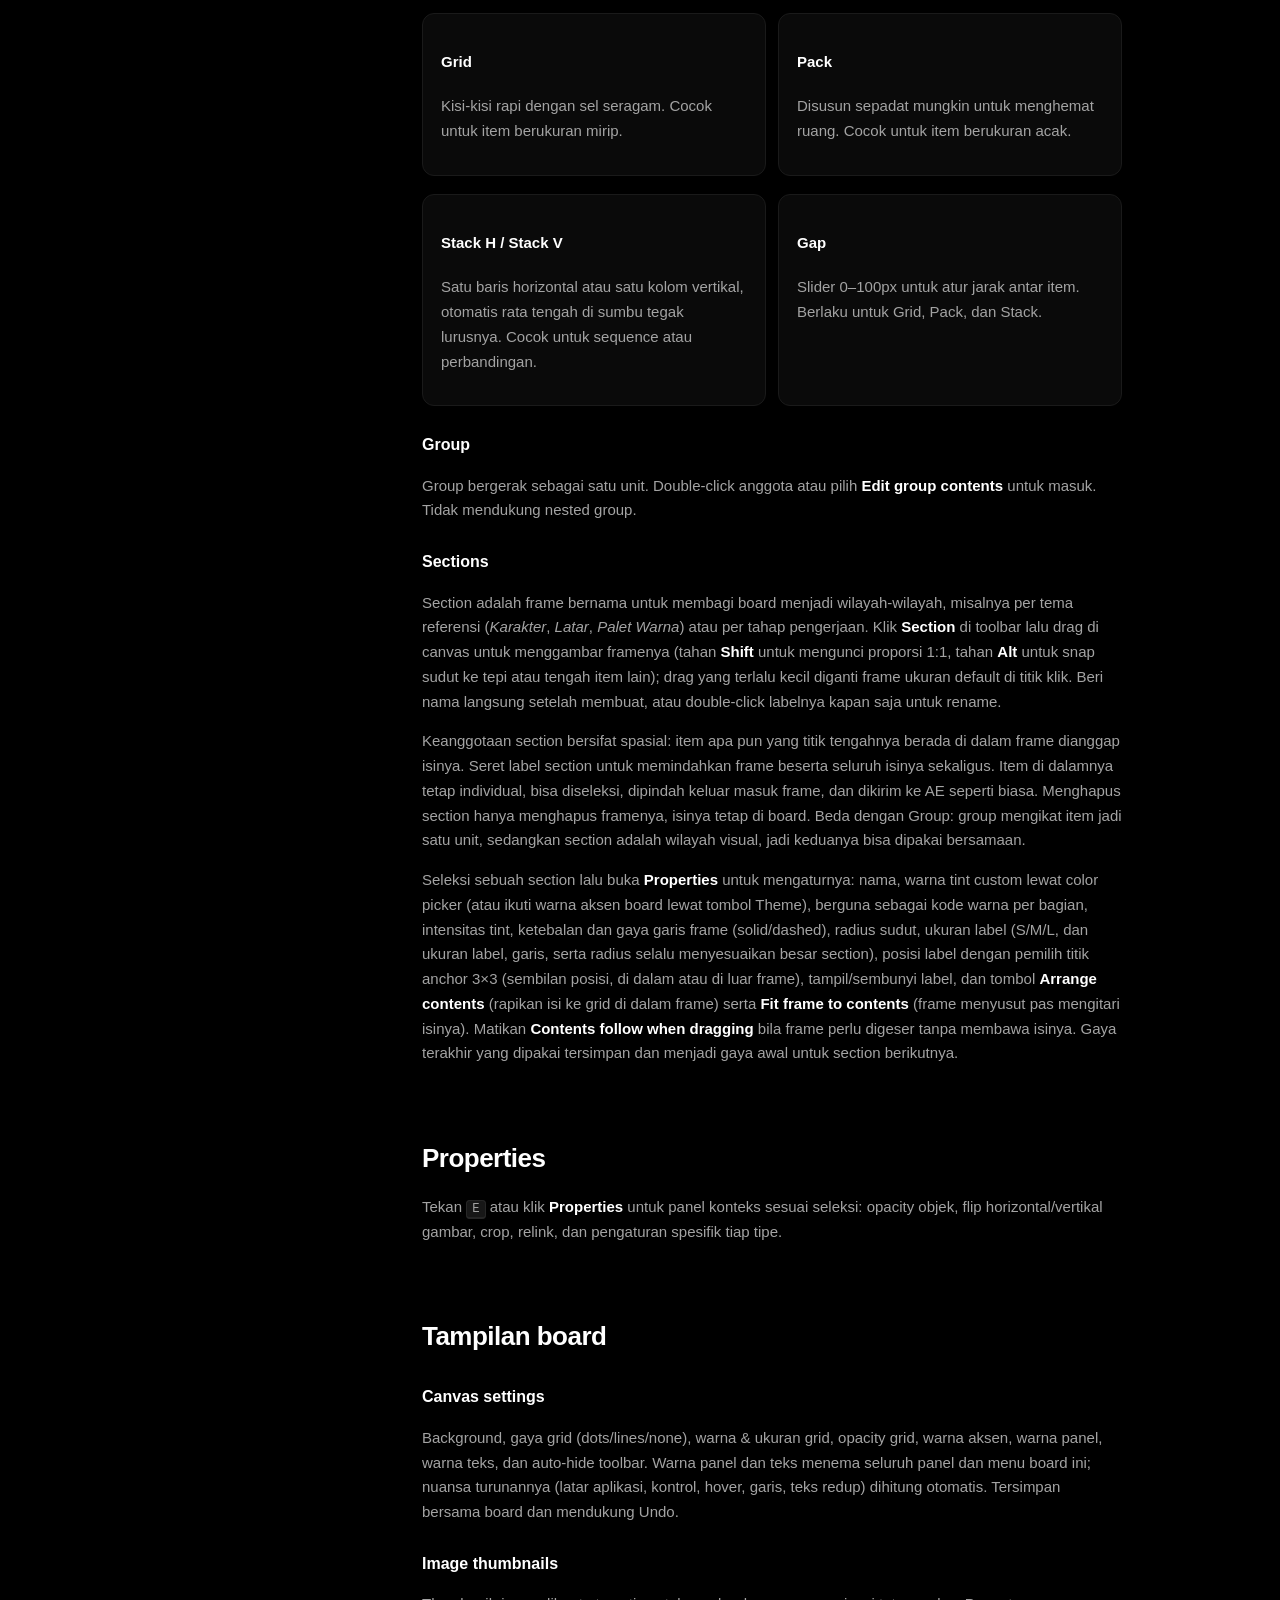
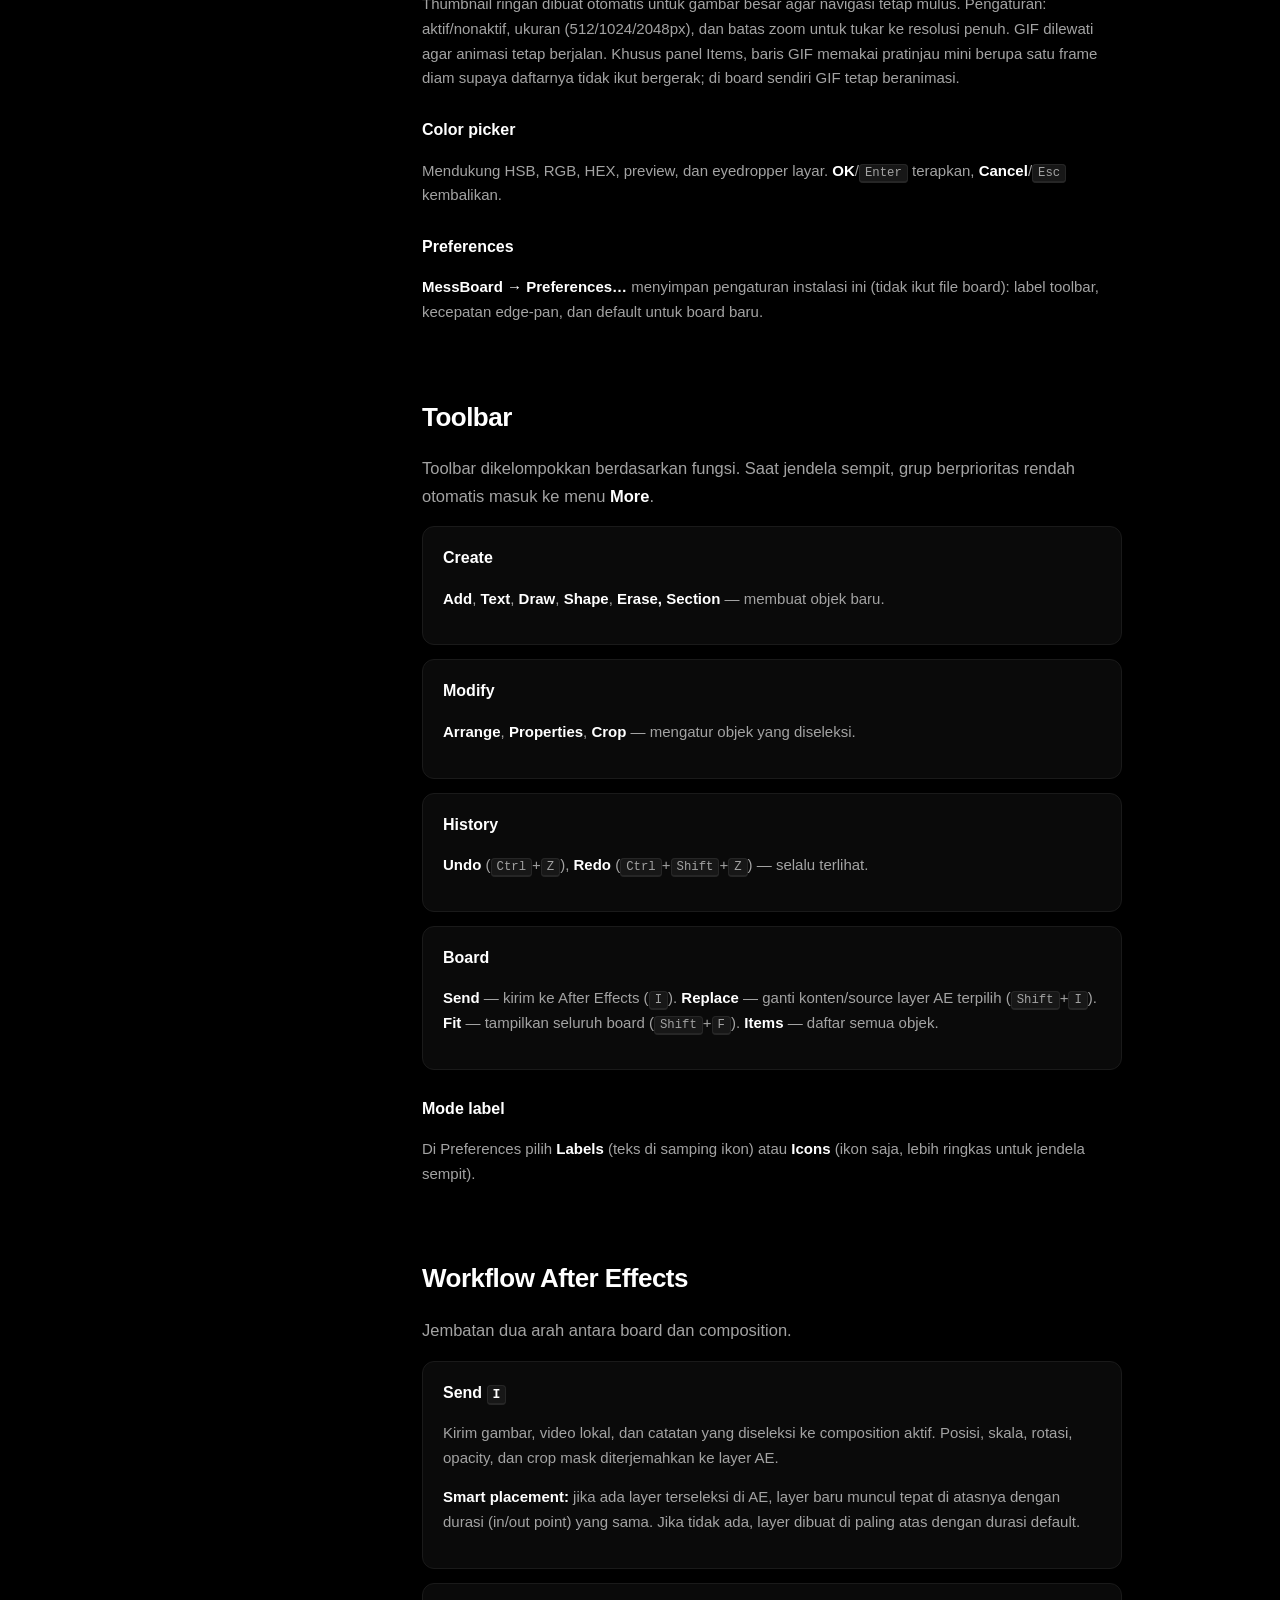
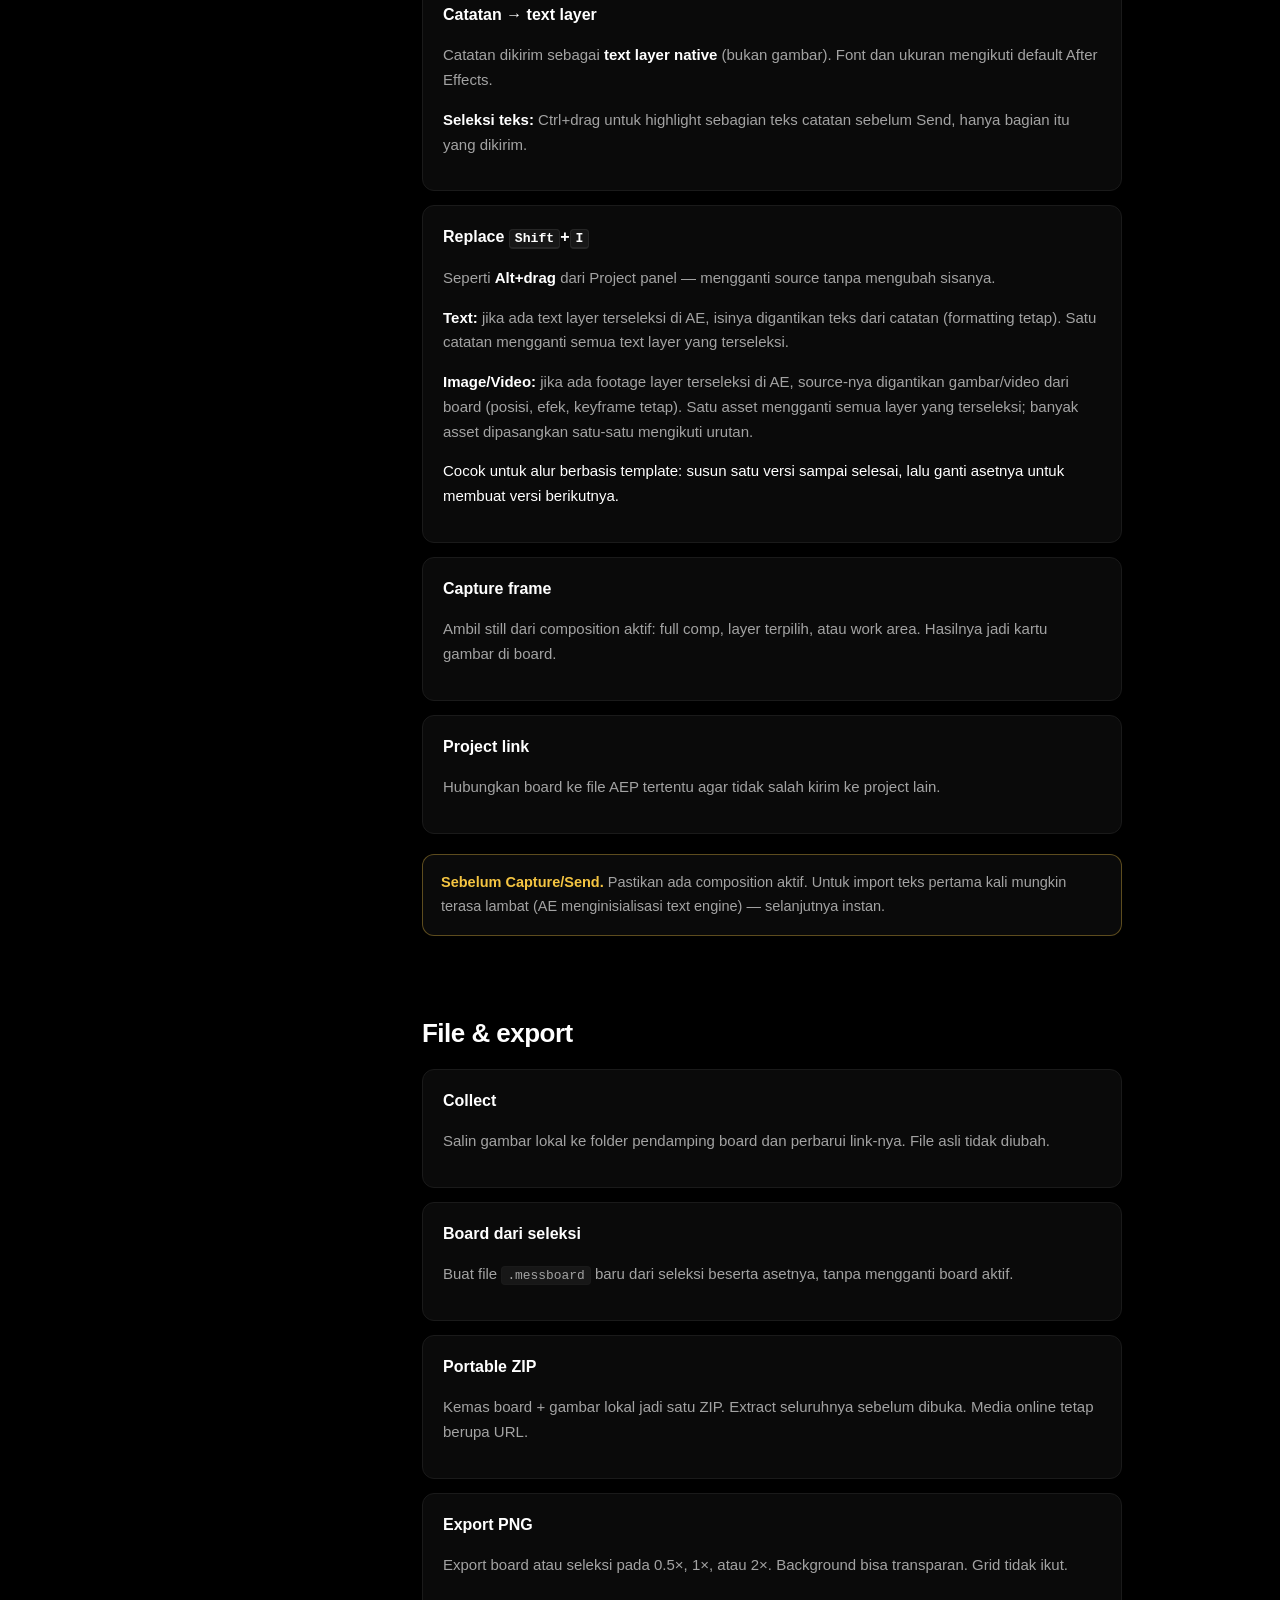
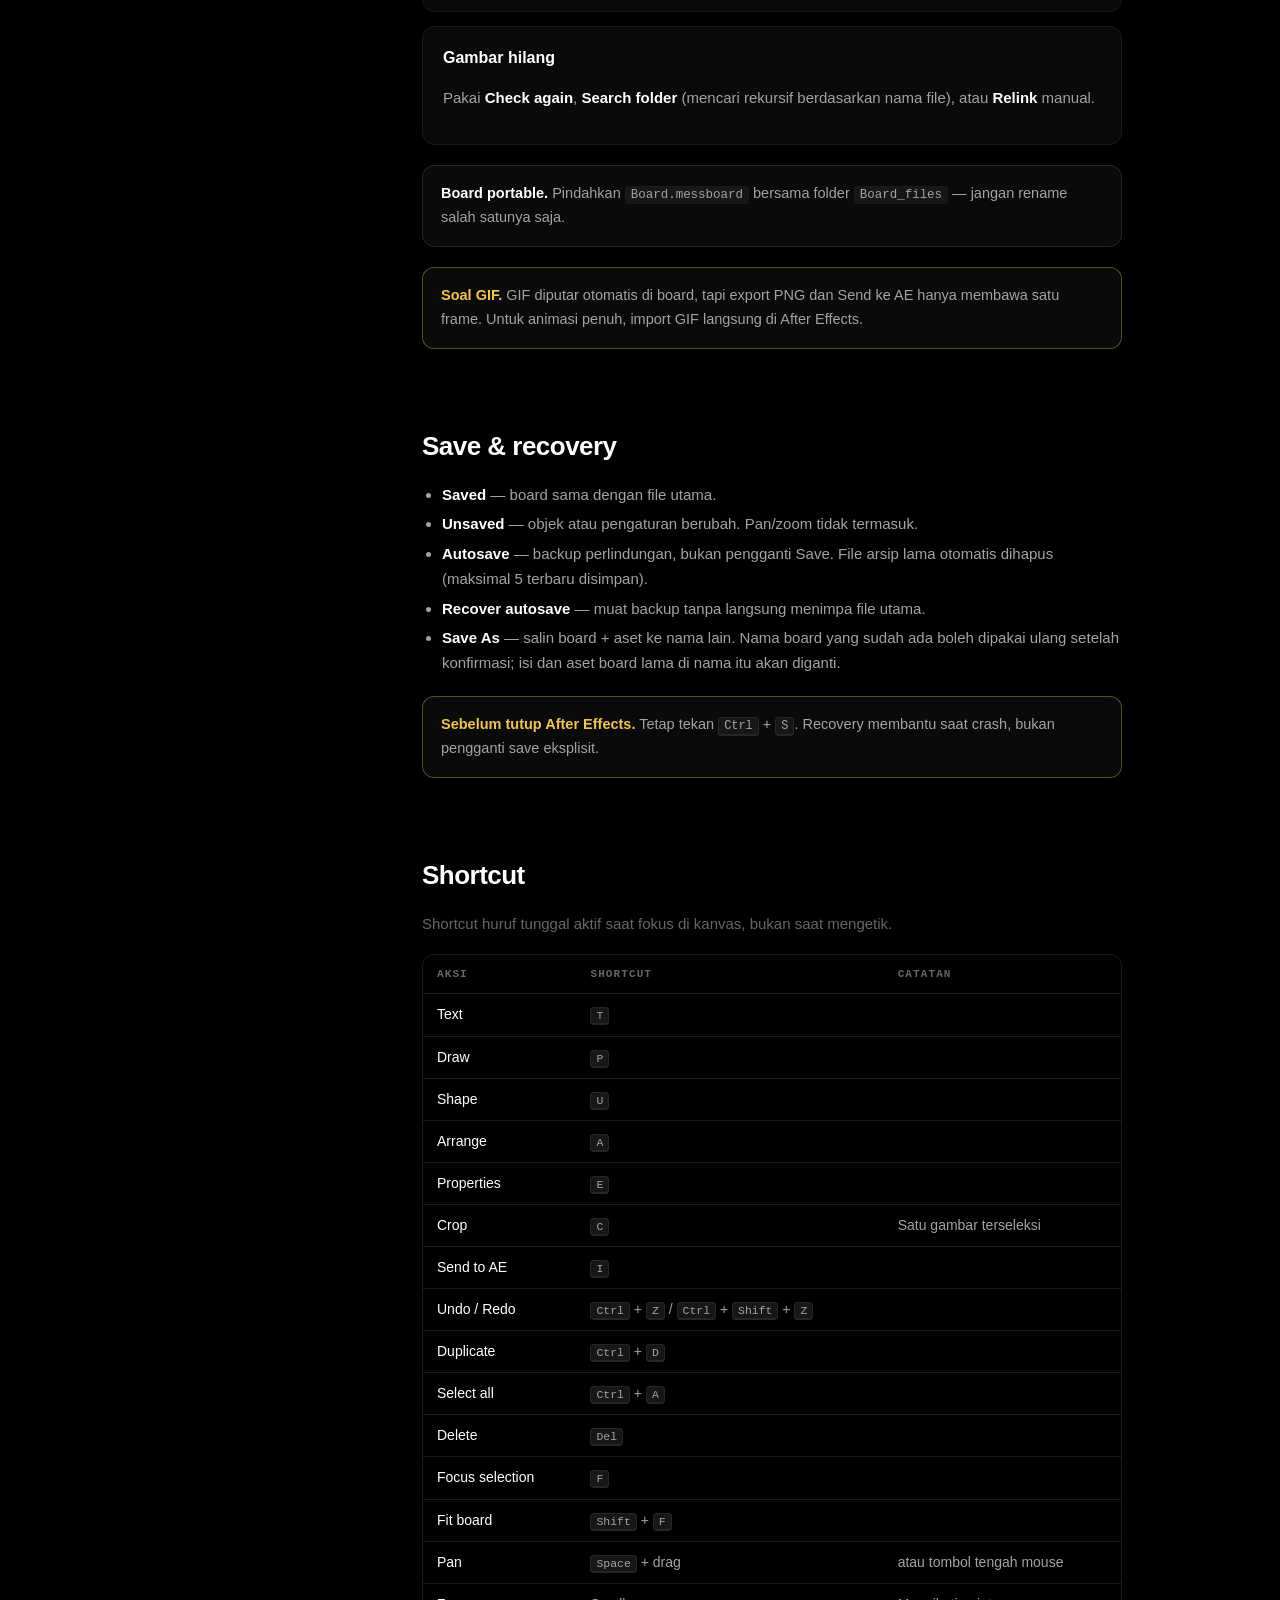
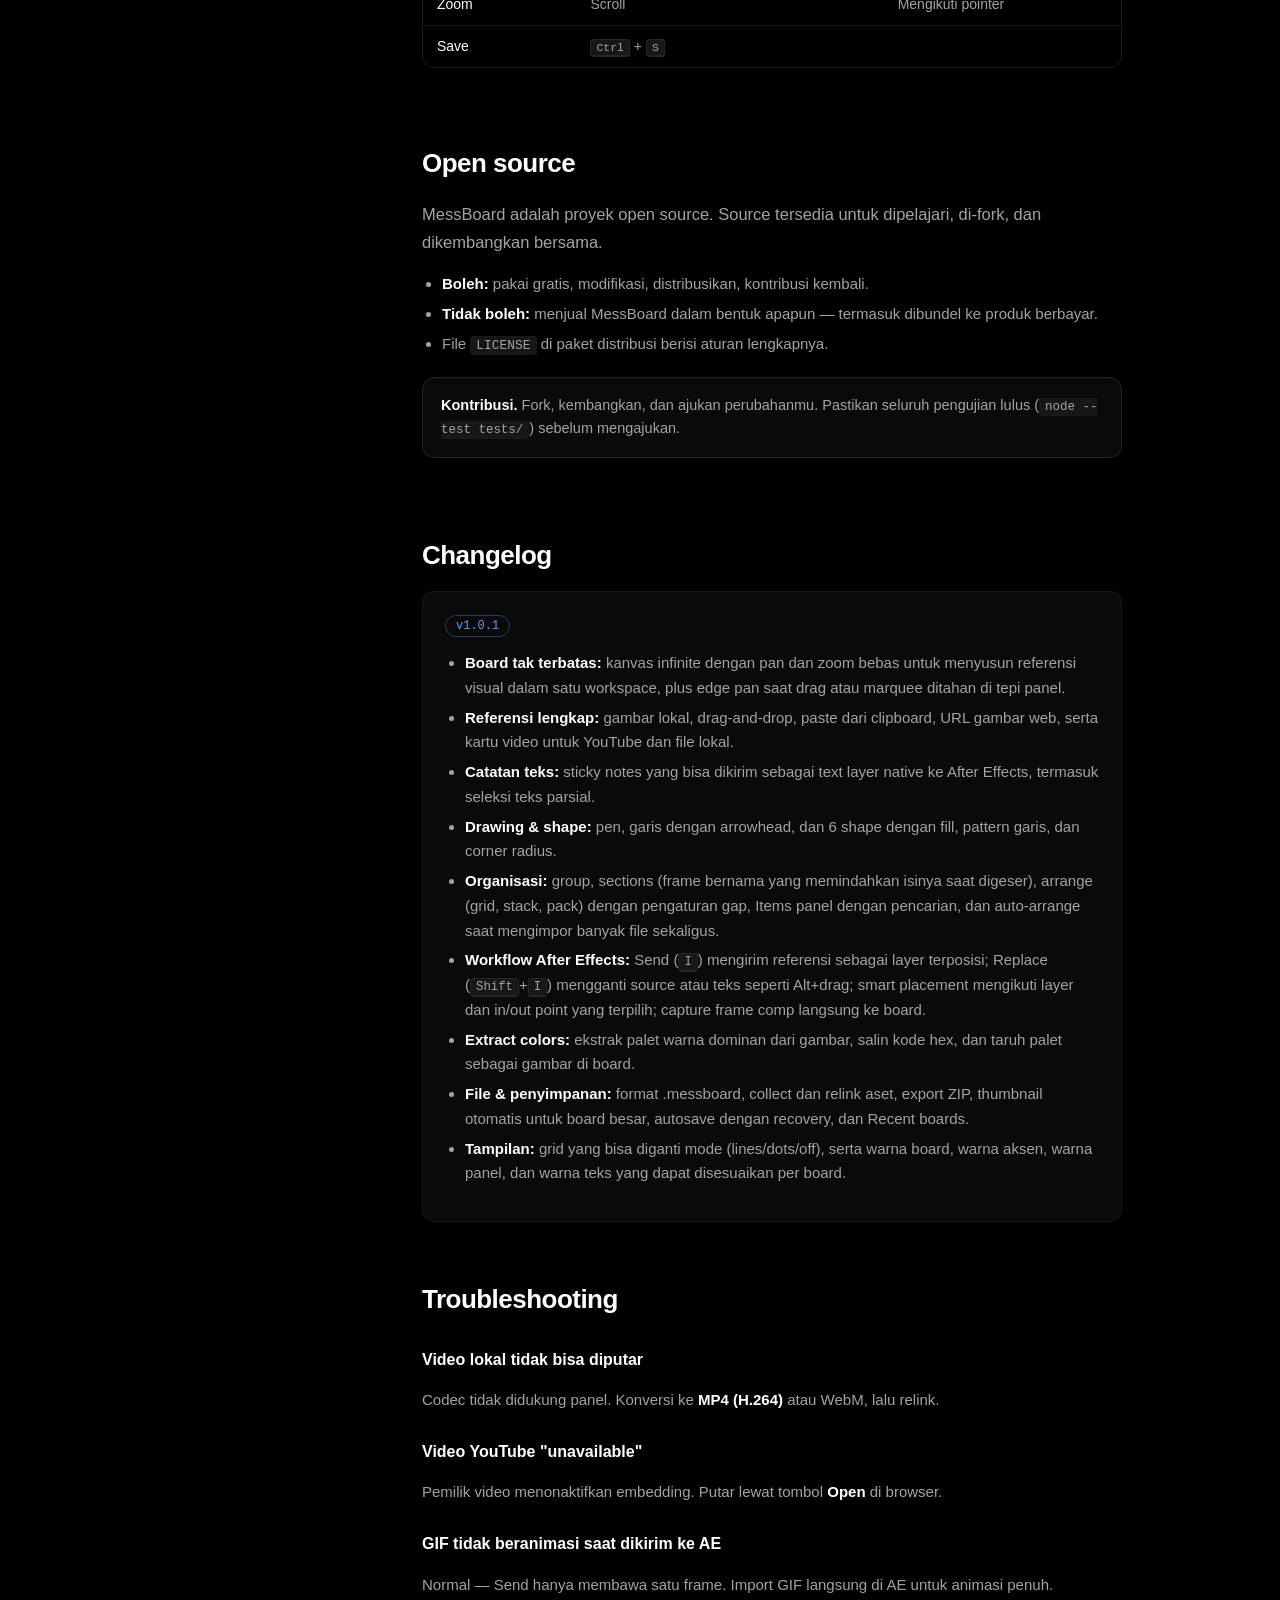
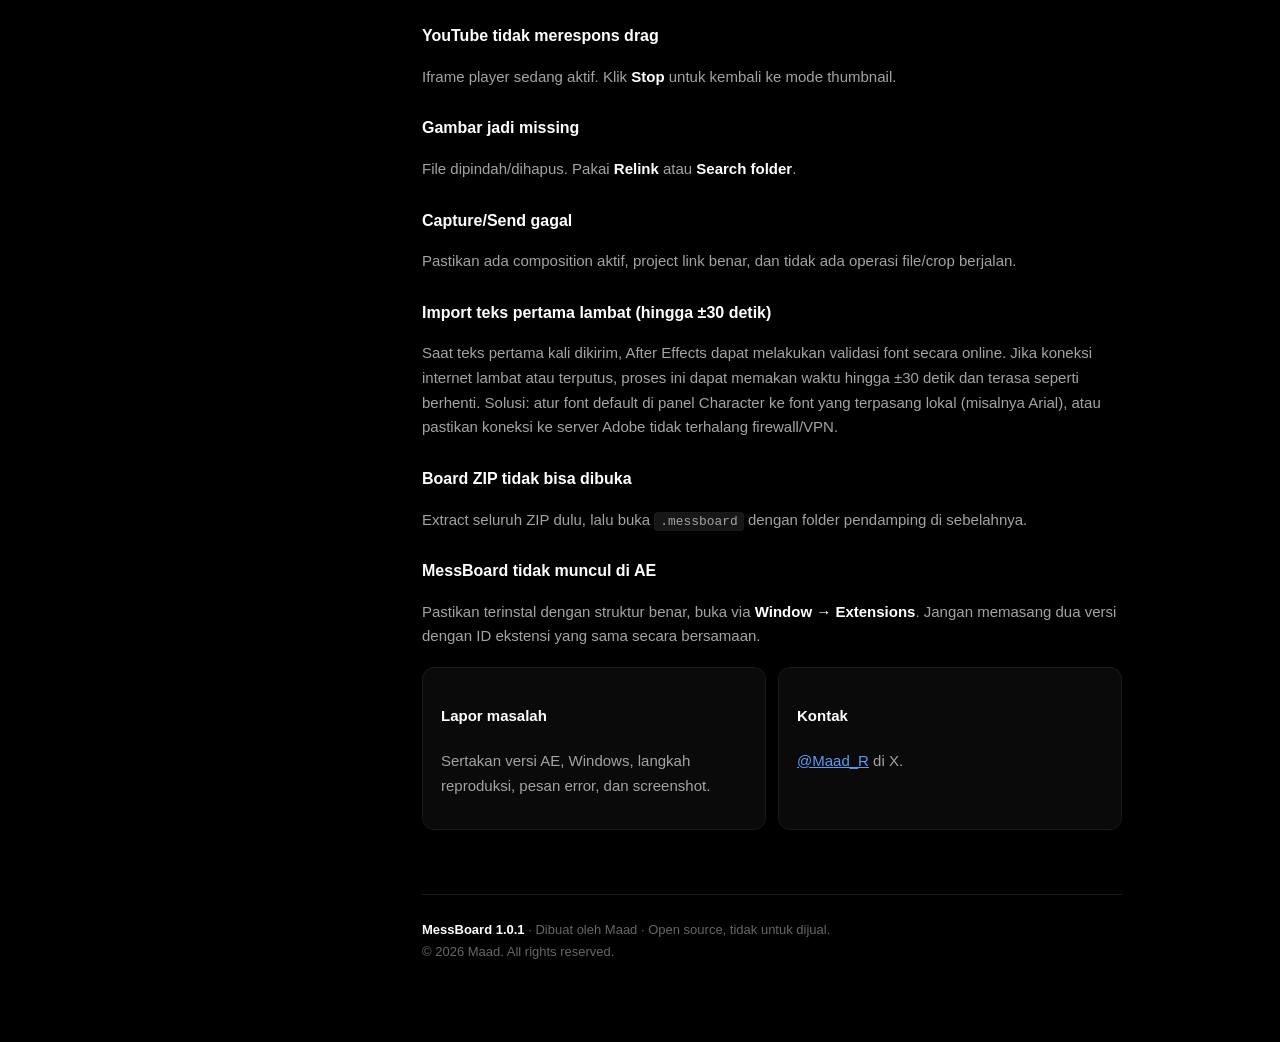
==== commit eec201fe: "Release 1.0.1: menus open by click only" ====
--- a/MessBoard-Guide.html
+++ b/MessBoard-Guide.html
@@ -4,7 +4,7 @@
 <meta charset="utf-8">
 <meta name="viewport" content="width=device-width,initial-scale=1">
 <meta name="color-scheme" content="dark">
-<title>Panduan MessBoard 1.0.0</title>
+<title>Panduan MessBoard 1.0.1</title>
 <style>
 :root{
   --bg:#000; --surface:#0a0a0a; --elev:#171717; --elev2:#242424;
@@ -98,7 +98,7 @@
 <body>
 <div class="shell">
 <aside class="sidebar">
-  <div class="brand"><svg class="brand-mark" viewBox="0 0 40 40" aria-hidden="true"><path d="M5 27V7h23M12 13h23v22H12Z"/><path d="m18 27 5-6 6 6"/></svg><div><strong>MessBoard</strong><small>Panduan Pengguna · v1.0.0</small></div></div>
+  <div class="brand"><svg class="brand-mark" viewBox="0 0 40 40" aria-hidden="true"><path d="M5 27V7h23M12 13h23v22H12Z"/><path d="m18 27 5-6 6 6"/></svg><div><strong>MessBoard</strong><small>Panduan Pengguna · v1.0.1</small></div></div>
   <input id="search" class="search" type="search" placeholder="Cari fitur…" aria-label="Cari panduan">
   <nav aria-label="Daftar isi">
     <div class="nav-group">Mulai</div>
@@ -134,7 +134,7 @@
   <h1>Your beautifully messy visual workspace.</h1>
   <p>Panduan lengkap: mengumpulkan referensi, menyusun board, bekerja dengan video, dan menghubungkan semuanya ke After Effects — dari nol sampai mahir.</p>
   <div class="stats">
-    <div class="stat"><b>v1.0.0</b><span>Version</span></div>
+    <div class="stat"><b>v1.0.1</b><span>Version</span></div>
     <div class="stat"><b>Open source</b><span>License</span></div>
     <div class="stat"><b>Not for sale</b><span>Free to use</span></div>
     <div class="stat"><b>Windows</b><span>After Effects CEP</span></div>
@@ -350,7 +350,7 @@
   <h2>Changelog</h2>
   <div class="changelog">
     <div class="changelog-entry">
-      <span class="ver">v1.0.0</span>
+      <span class="ver">v1.0.1</span>
       <ul>
         <li><b>Board tak terbatas:</b> kanvas infinite dengan pan dan zoom bebas untuk menyusun referensi visual dalam satu workspace, plus edge pan saat drag atau marquee ditahan di tepi panel.</li>
         <li><b>Referensi lengkap:</b> gambar lokal, drag-and-drop, paste dari clipboard, URL gambar web, serta kartu video untuk YouTube dan file lokal.</li>
@@ -390,7 +390,7 @@
     <div><h4>Lapor masalah</h4><p>Sertakan versi AE, Windows, langkah reproduksi, pesan error, dan screenshot.</p></div>
     <div><h4>Kontak</h4><p><a href="https://x.com/Maad_R">@Maad_R</a> di X.</p></div>
   </div>
-  <div class="footer"><strong>MessBoard 1.0.0</strong> · Dibuat oleh Maad · Open source, tidak untuk dijual.<br>© 2026 Maad. All rights reserved.</div>
+  <div class="footer"><strong>MessBoard 1.0.1</strong> · Dibuat oleh Maad · Open source, tidak untuk dijual.<br>© 2026 Maad. All rights reserved.</div>
 </section>
 
 </article></main>
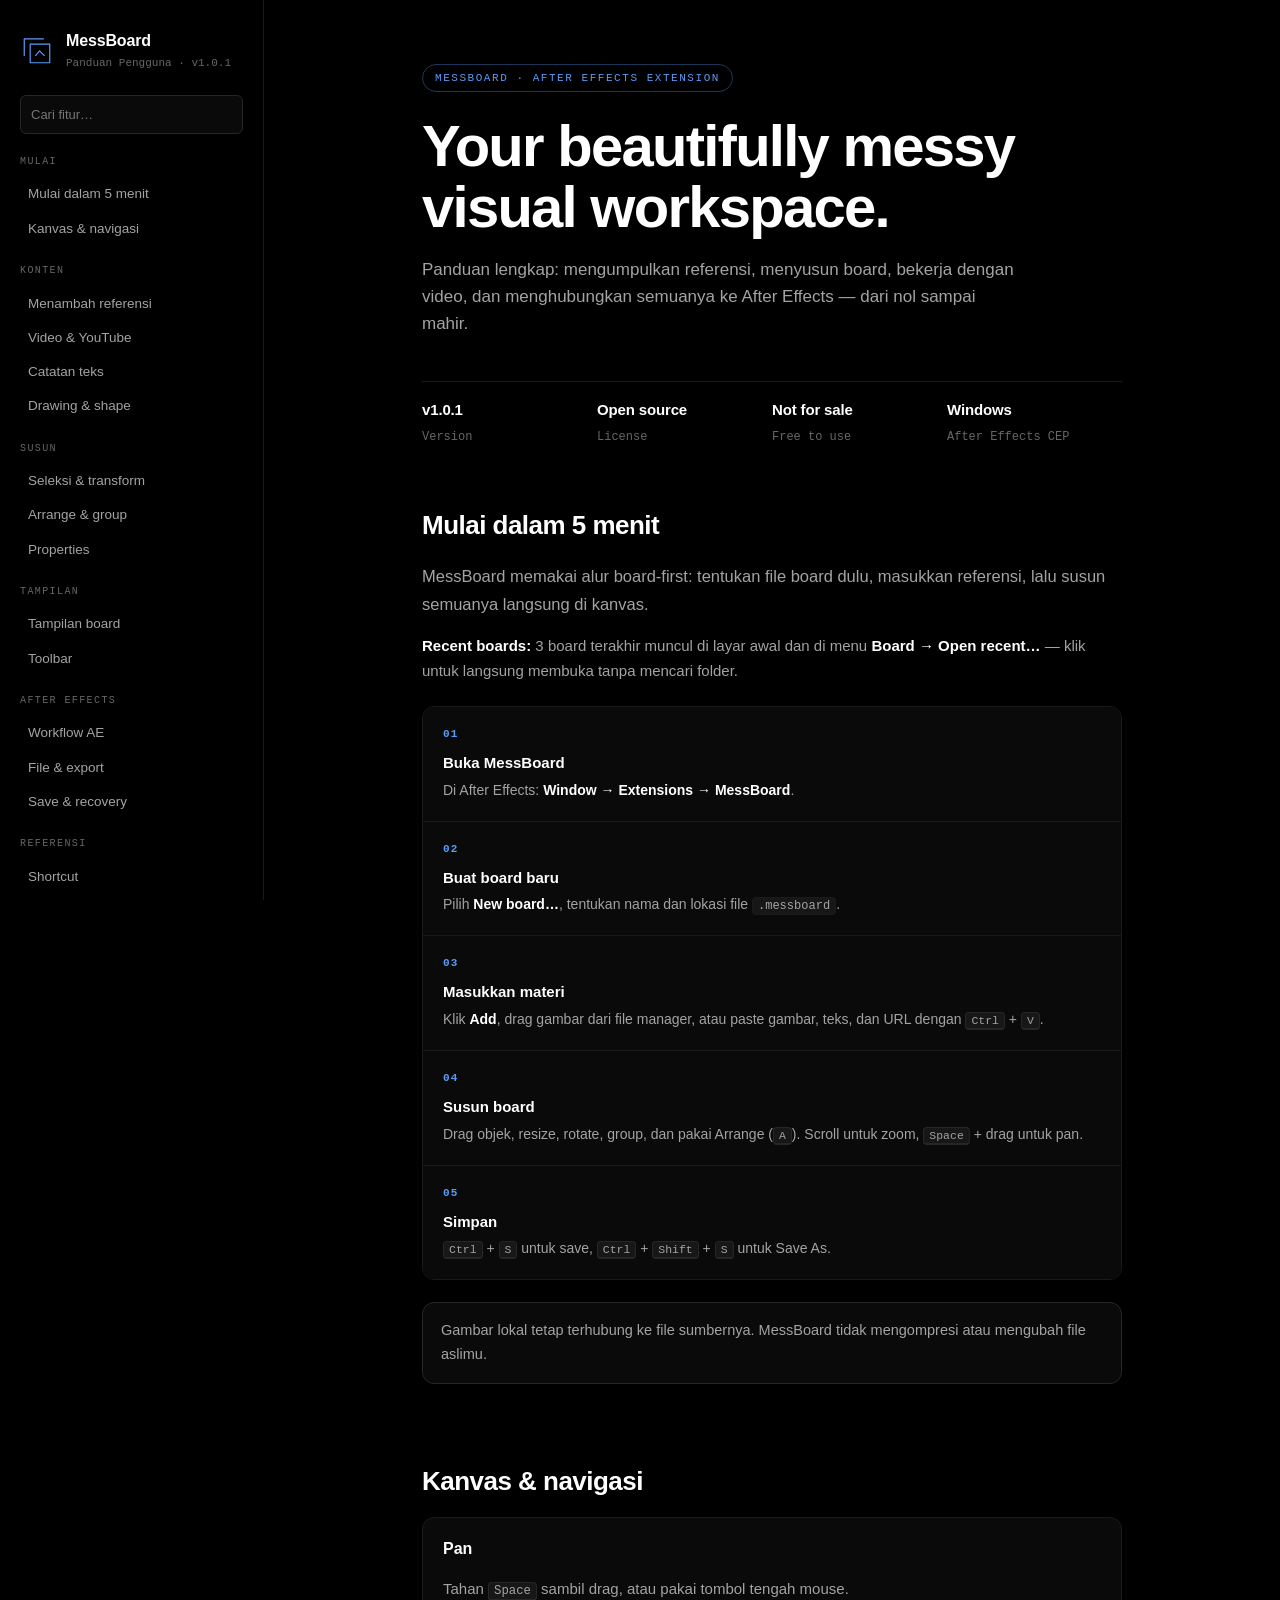
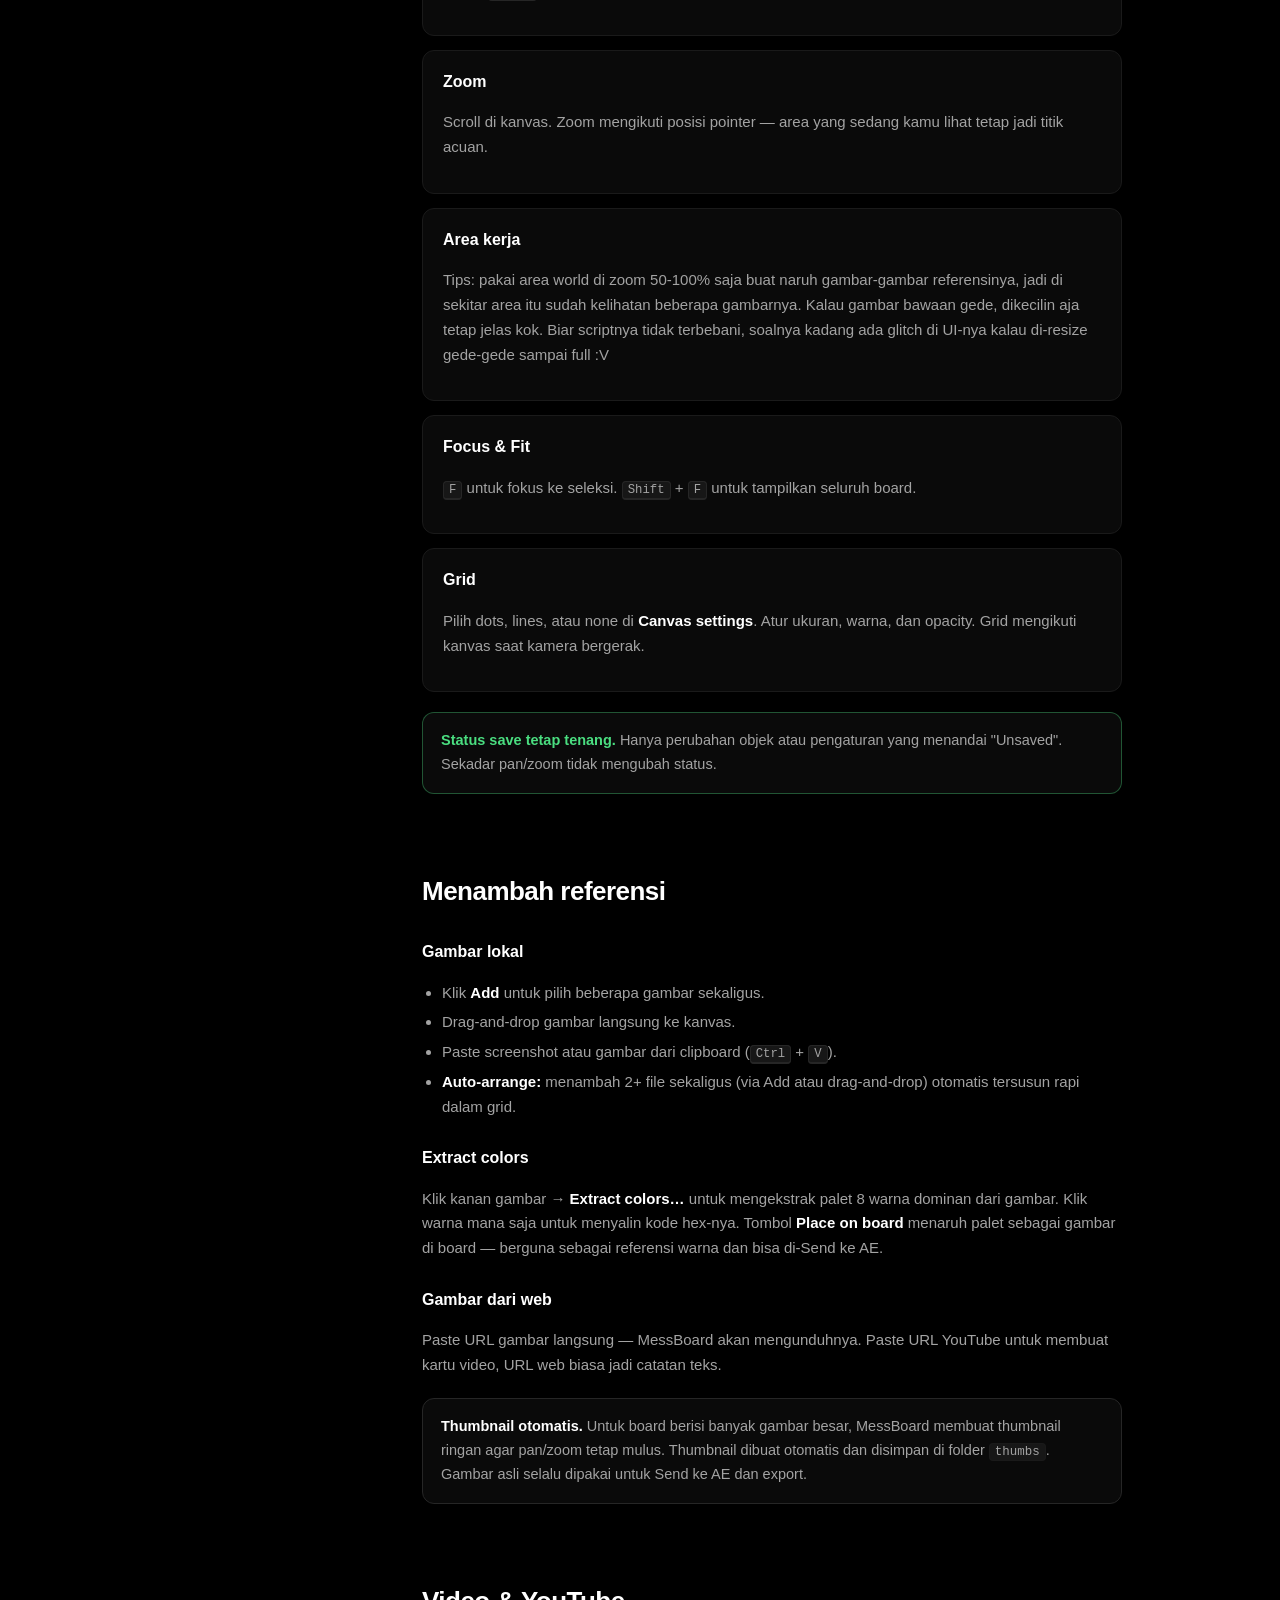
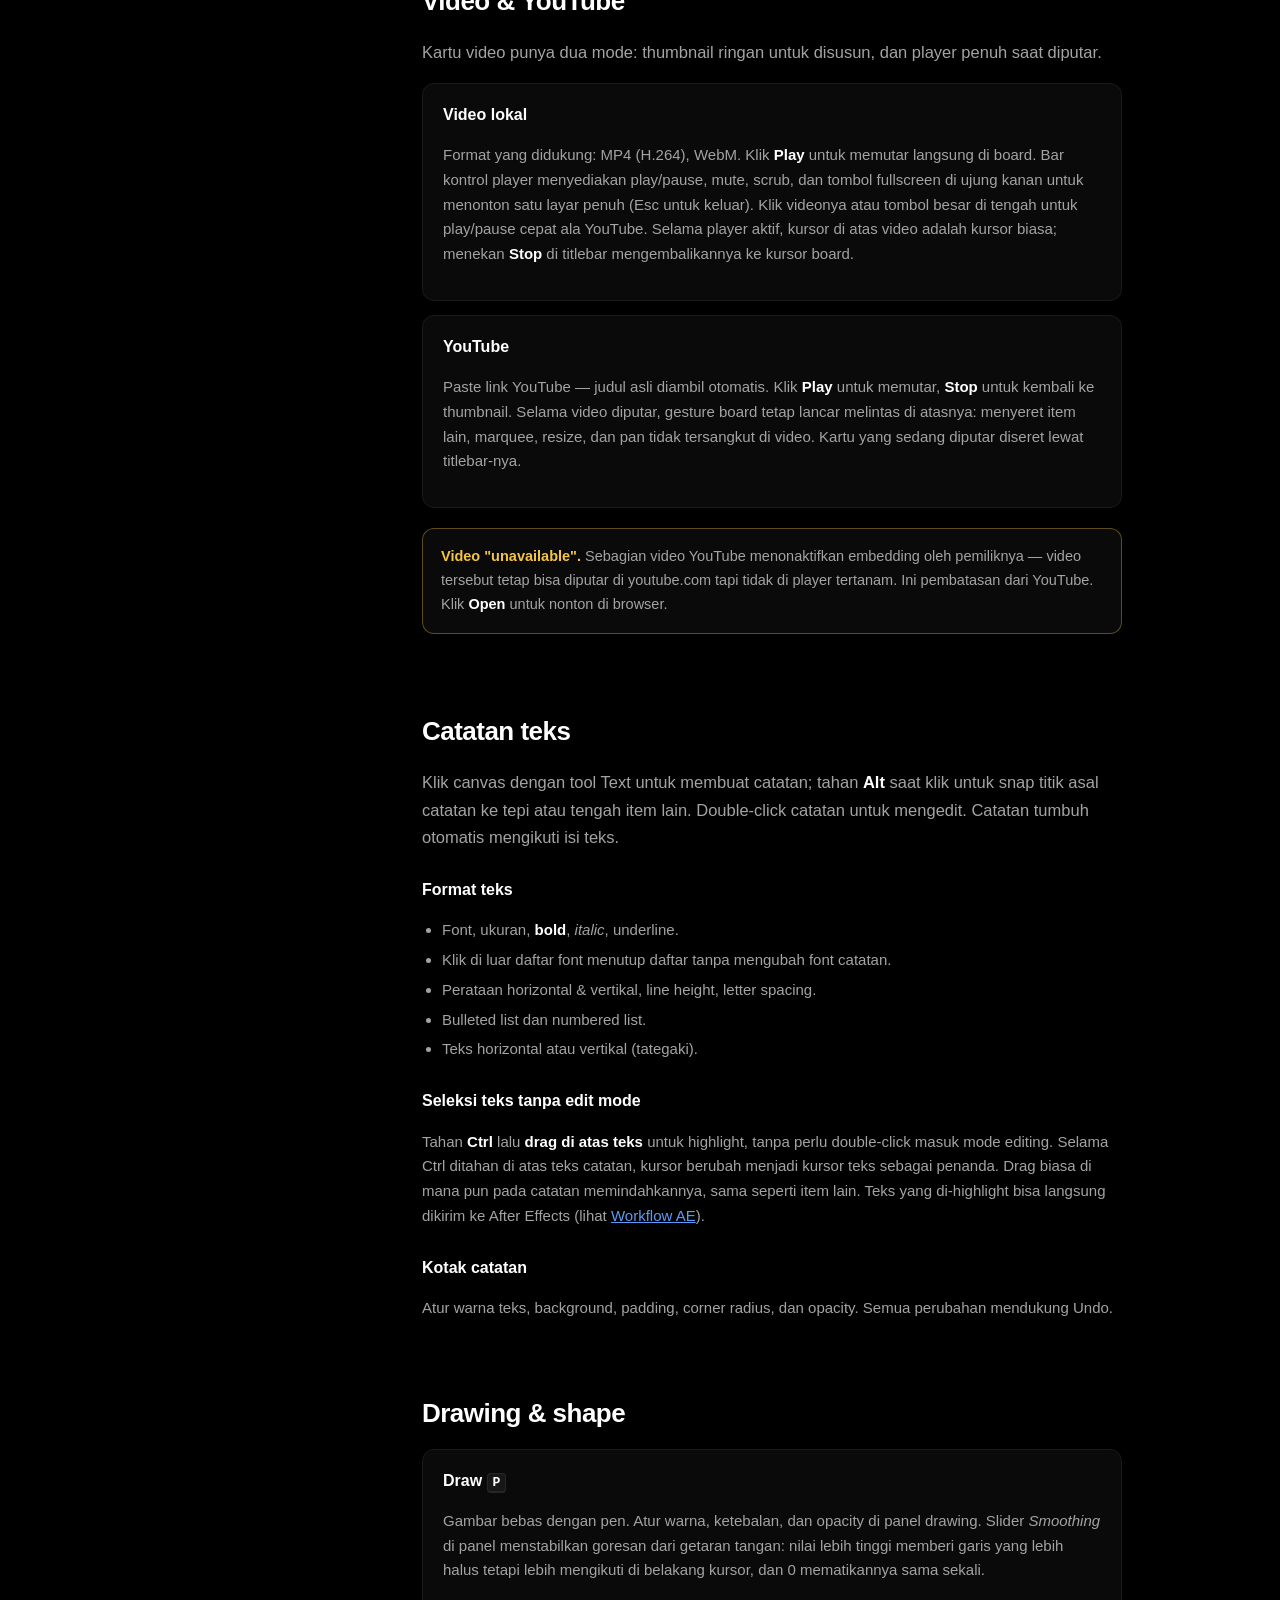
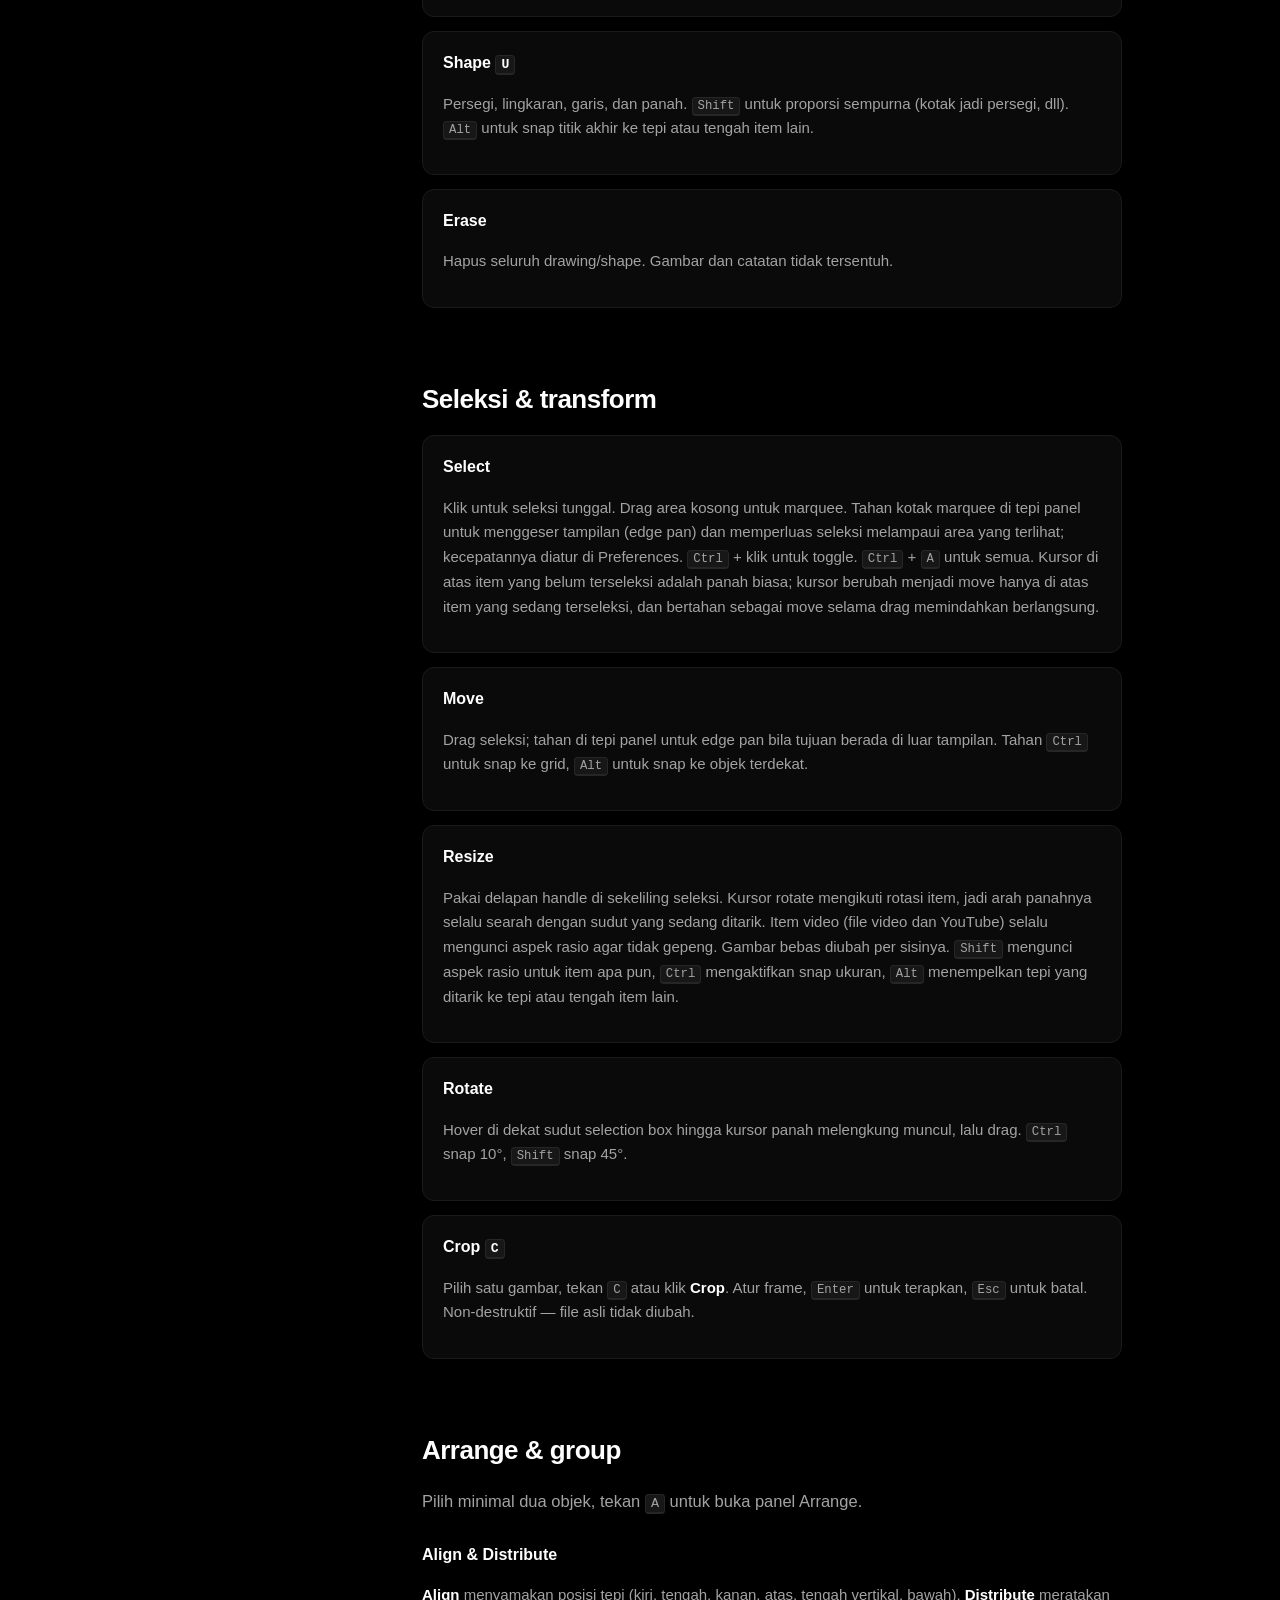
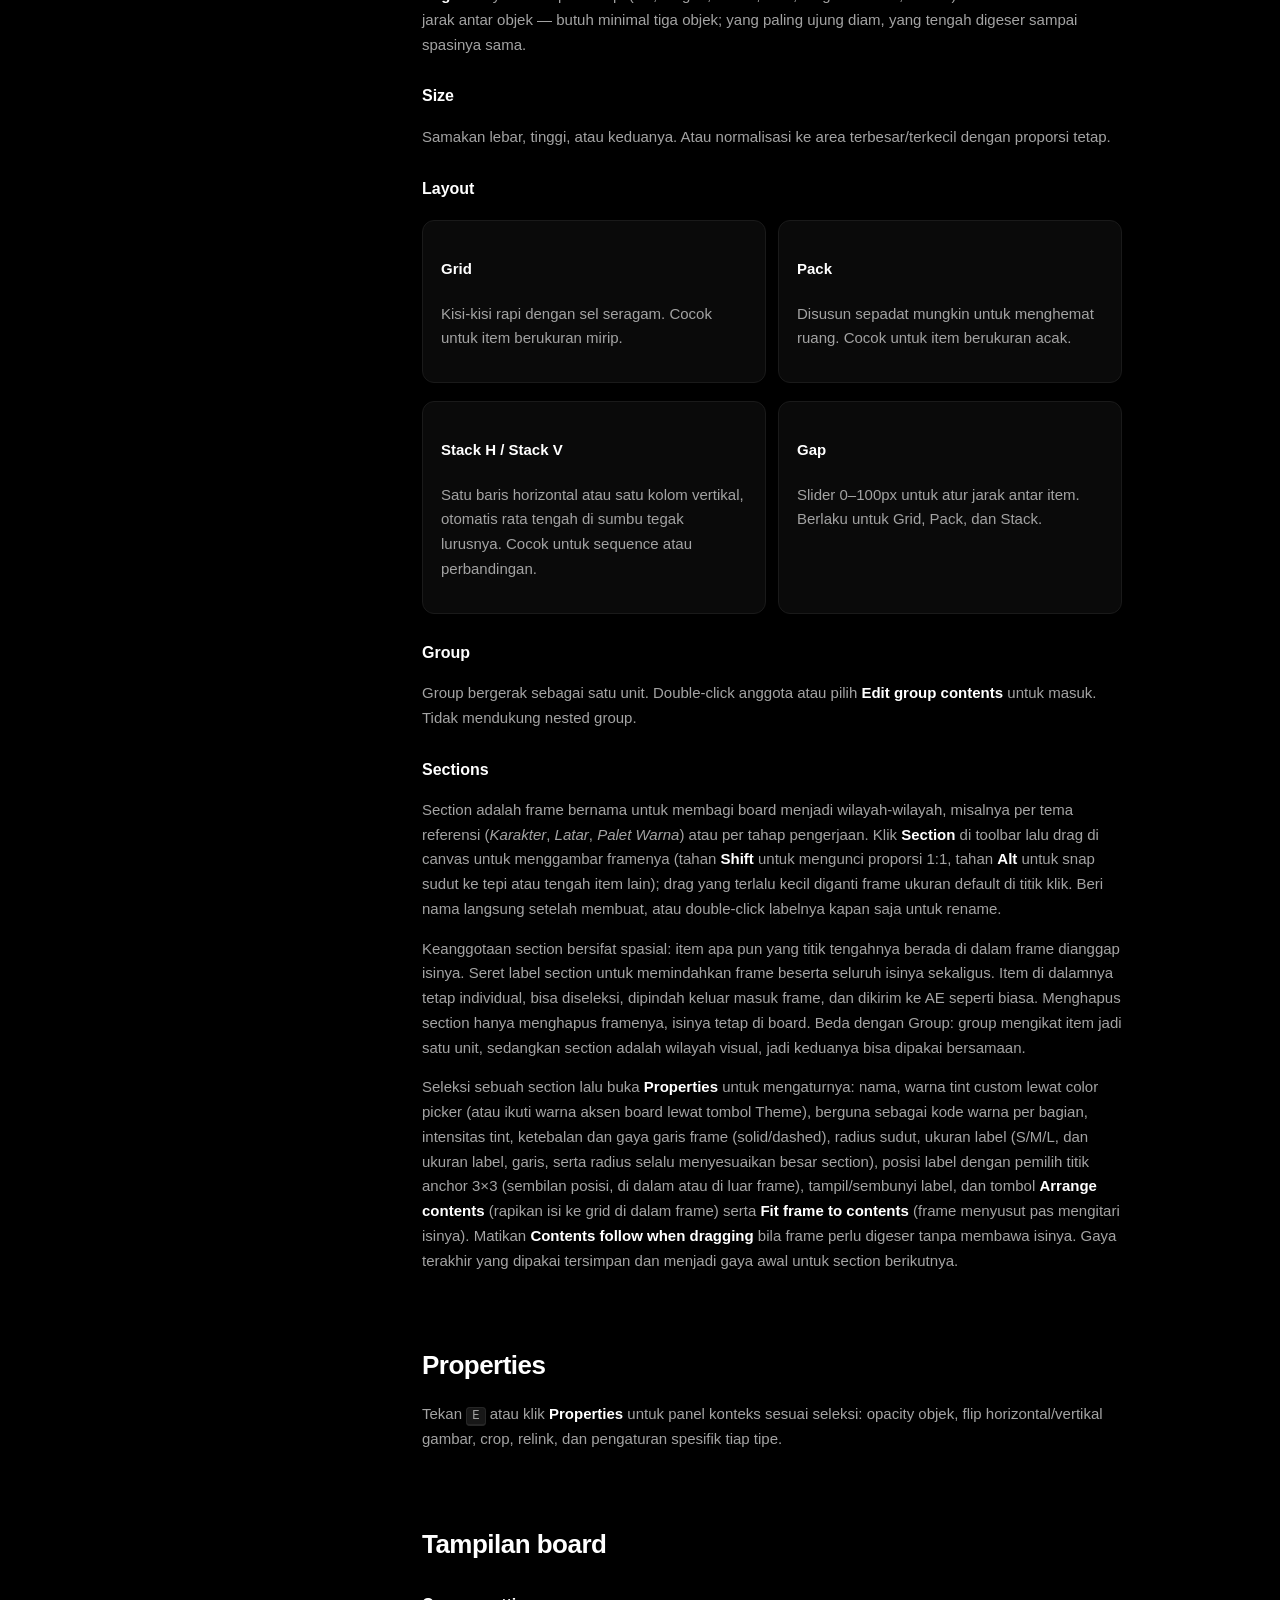
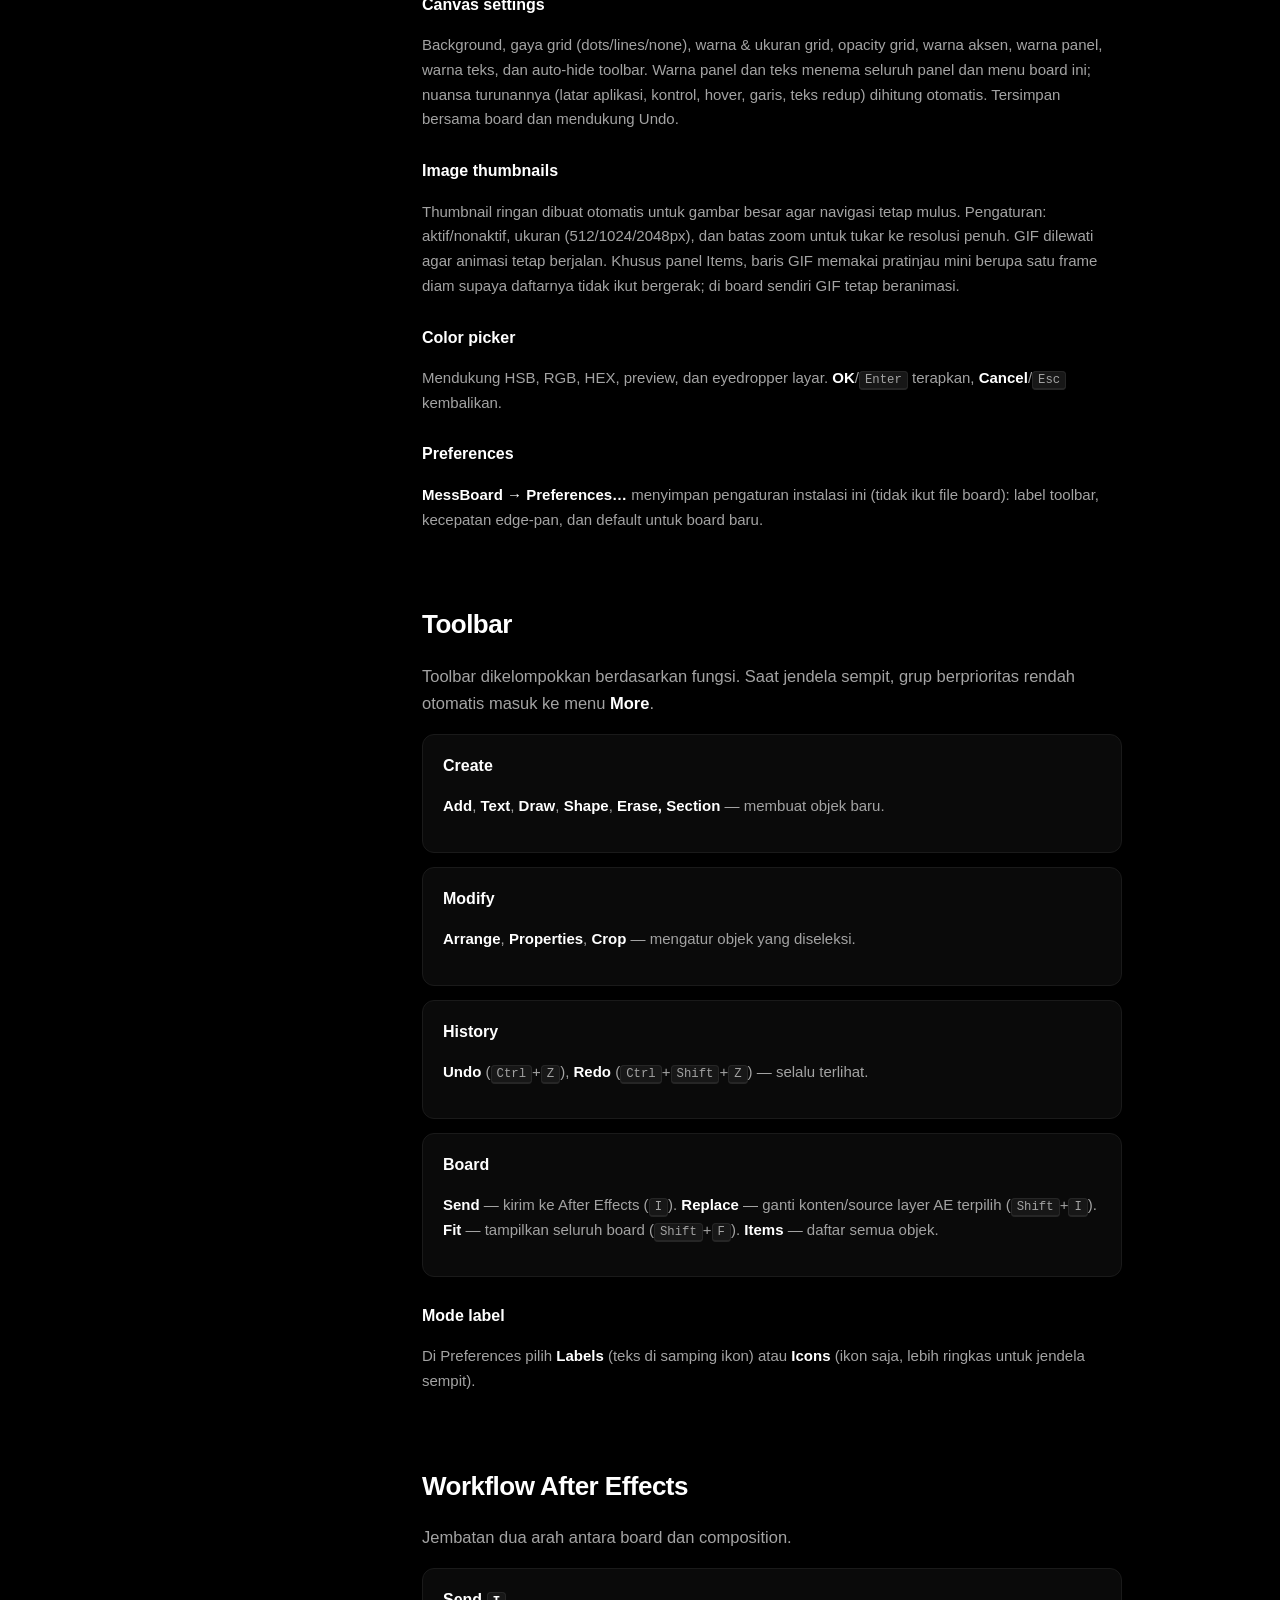
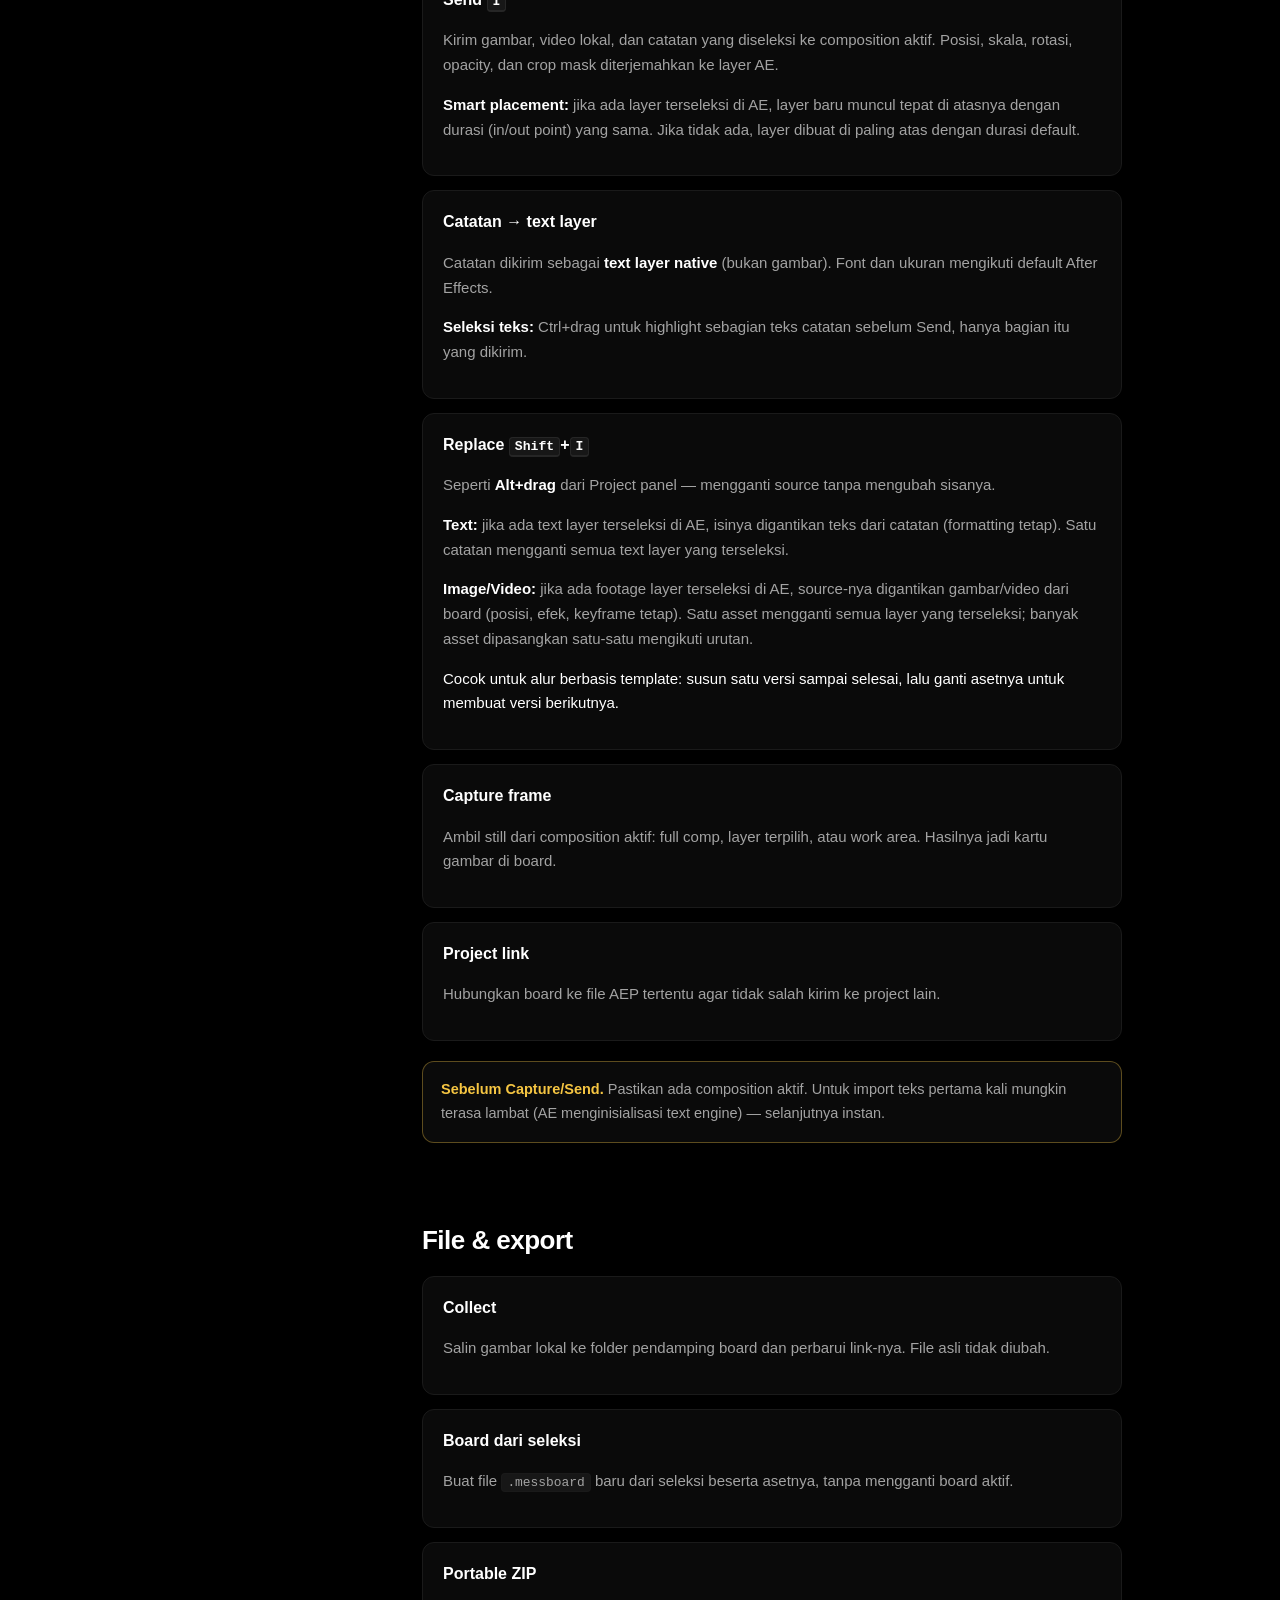
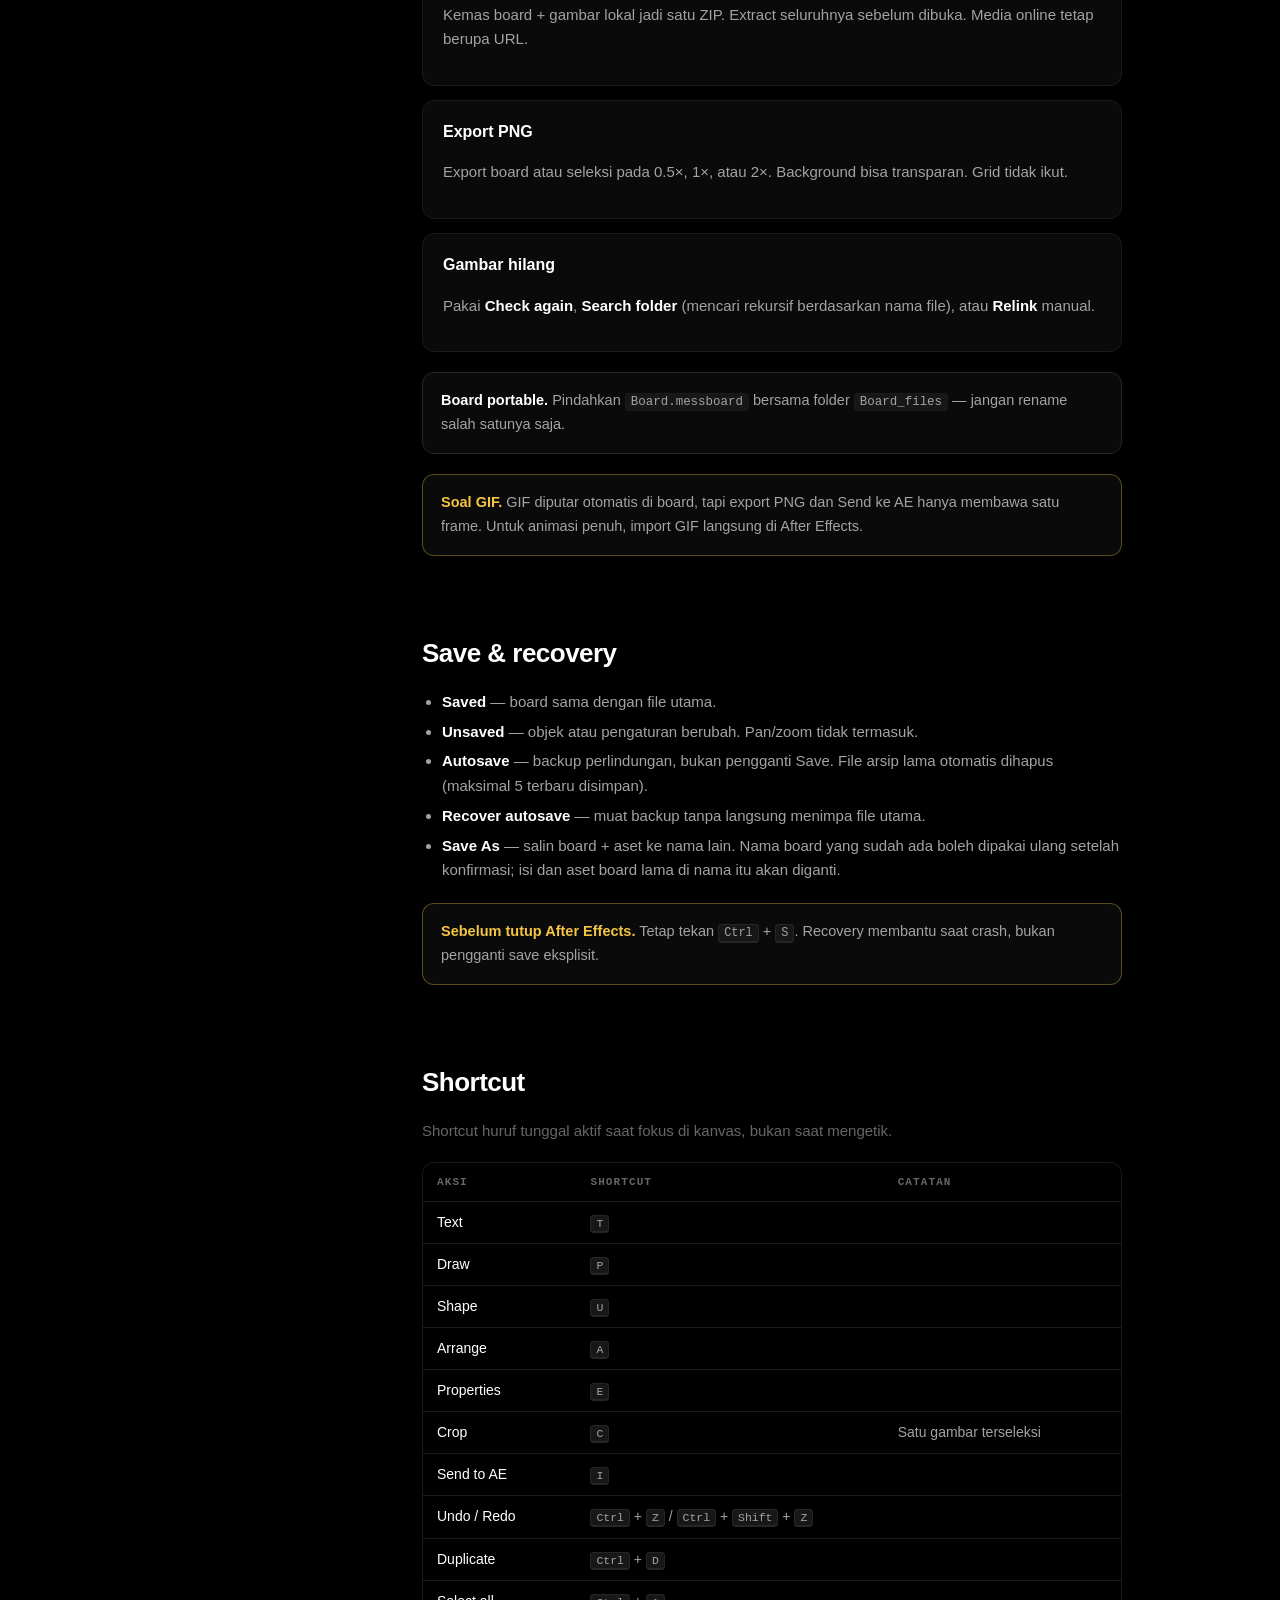
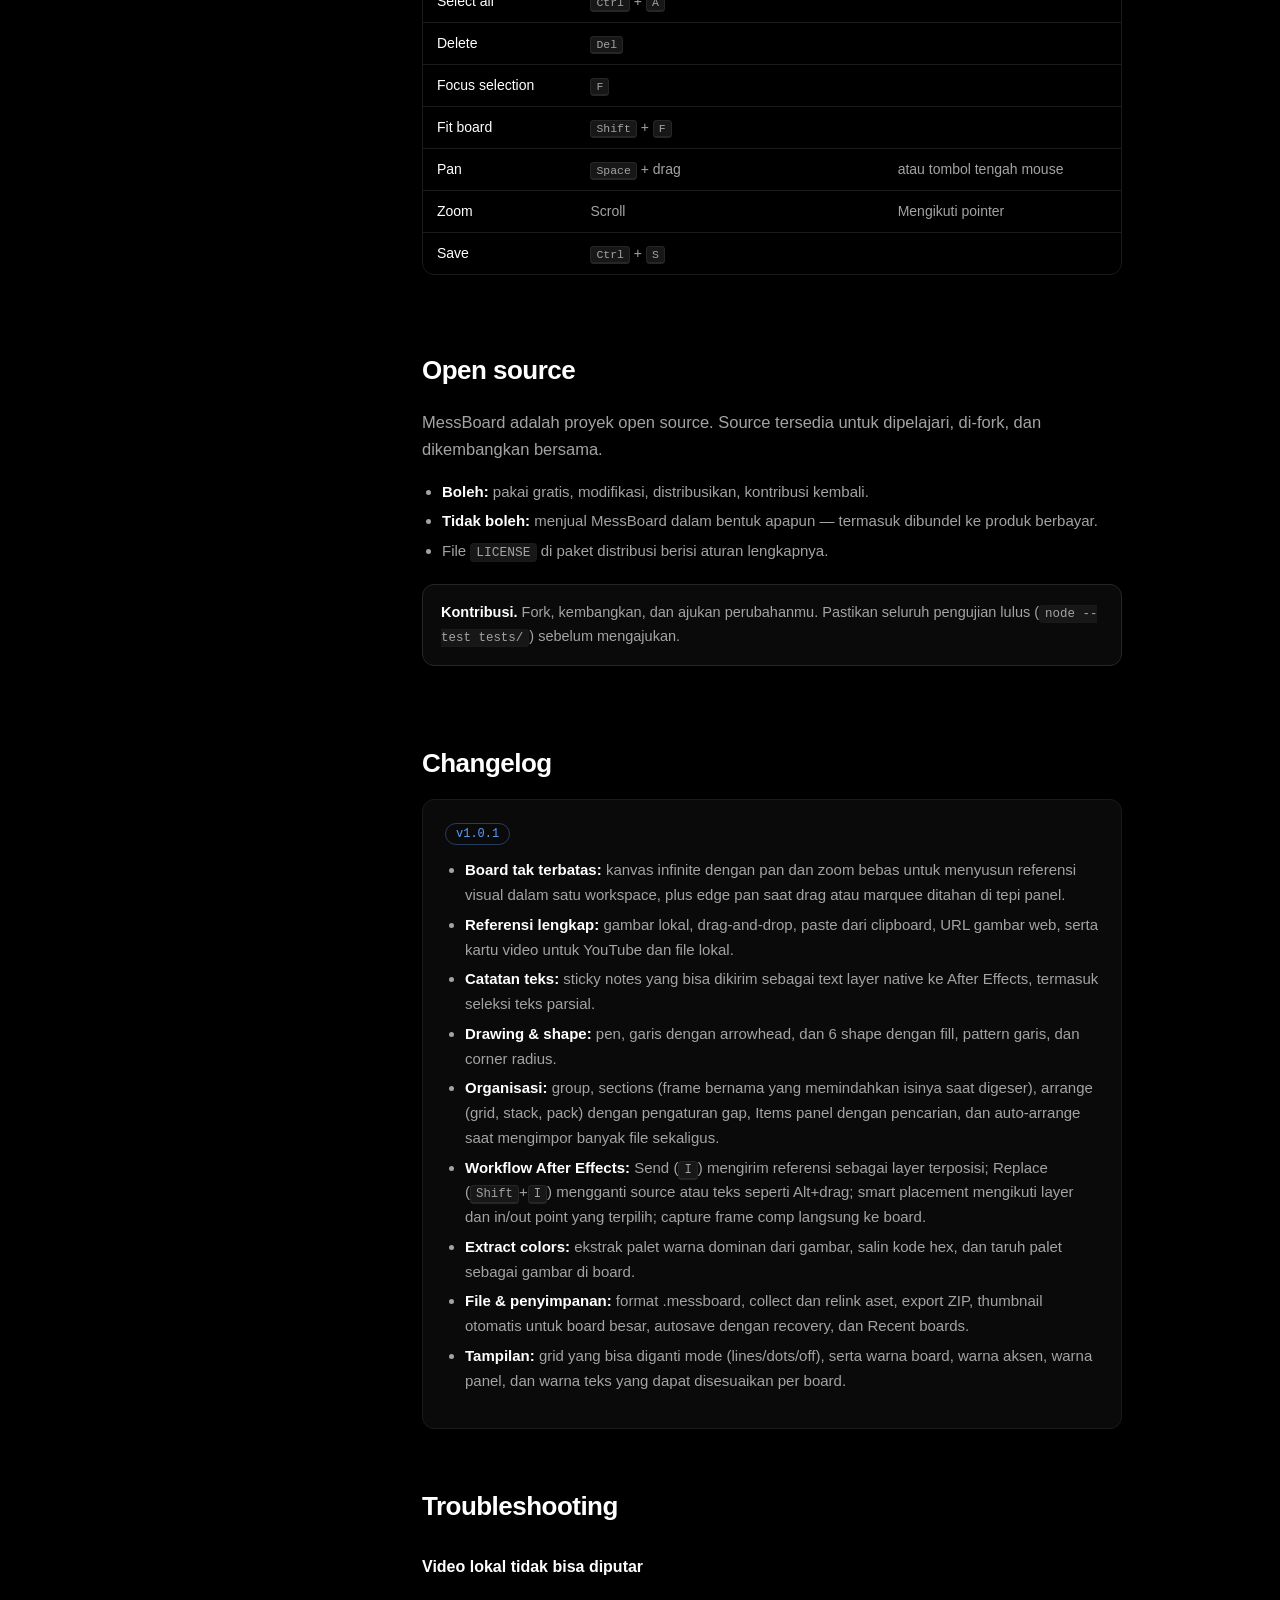
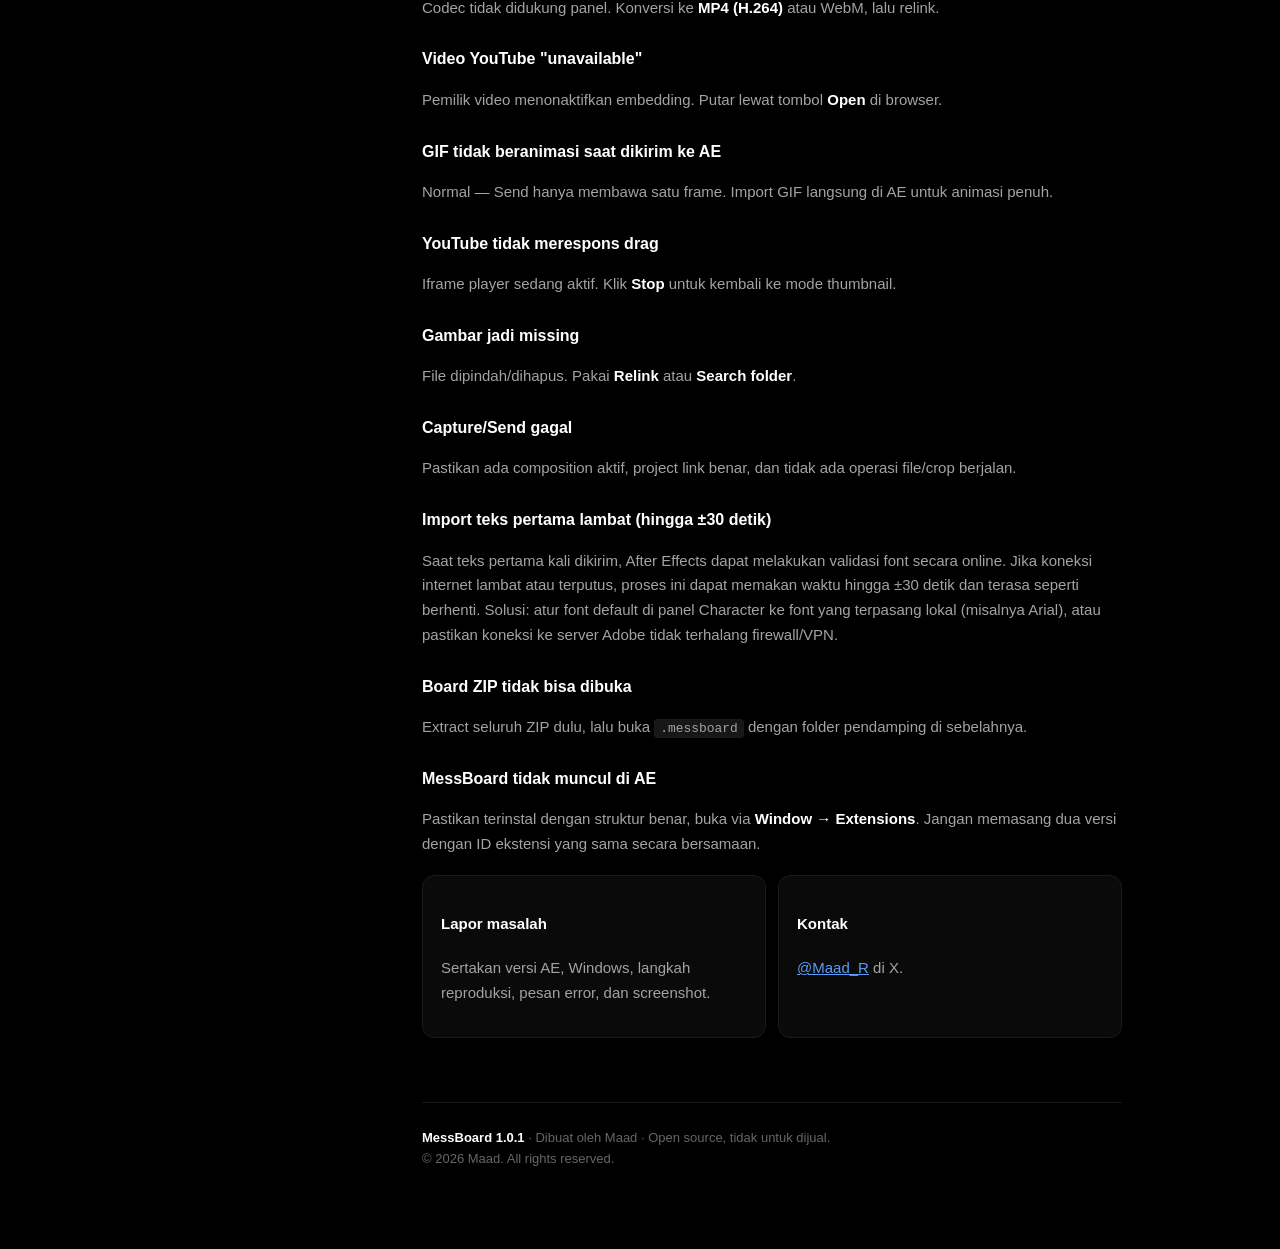
==== commit 079512cb: "Docs: add board working-area tip to guide and README" ====
--- a/MessBoard-Guide.html
+++ b/MessBoard-Guide.html
@@ -161,6 +161,7 @@
   <h2>Kanvas &amp; navigasi</h2>
   <div class="feature"><h3>Pan</h3><div><p>Tahan <kbd>Space</kbd> sambil drag, atau pakai tombol tengah mouse.</p></div></div>
   <div class="feature"><h3>Zoom</h3><div><p>Scroll di kanvas. Zoom mengikuti posisi pointer — area yang sedang kamu lihat tetap jadi titik acuan.</p></div></div>
+  <div class="feature"><h3>Area kerja</h3><div><p>Tips: pakai area world di zoom 50-100% saja buat naruh gambar-gambar referensinya, jadi di sekitar area itu sudah kelihatan beberapa gambarnya. Kalau gambar bawaan gede, dikecilin aja tetap jelas kok. Biar scriptnya tidak terbebani, soalnya kadang ada glitch di UI-nya kalau di-resize gede-gede sampai full :V</p></div></div>
   <div class="feature"><h3>Focus &amp; Fit</h3><div><p><kbd>F</kbd> untuk fokus ke seleksi. <kbd>Shift</kbd> + <kbd>F</kbd> untuk tampilkan seluruh board.</p></div></div>
   <div class="feature"><h3>Grid</h3><div><p>Pilih dots, lines, atau none di <b>Canvas settings</b>. Atur ukuran, warna, dan opacity. Grid mengikuti kanvas saat kamera bergerak.</p></div></div>
   <div class="callout good"><strong>Status save tetap tenang.</strong> Hanya perubahan objek atau pengaturan yang menandai "Unsaved". Sekadar pan/zoom tidak mengubah status.</div>
